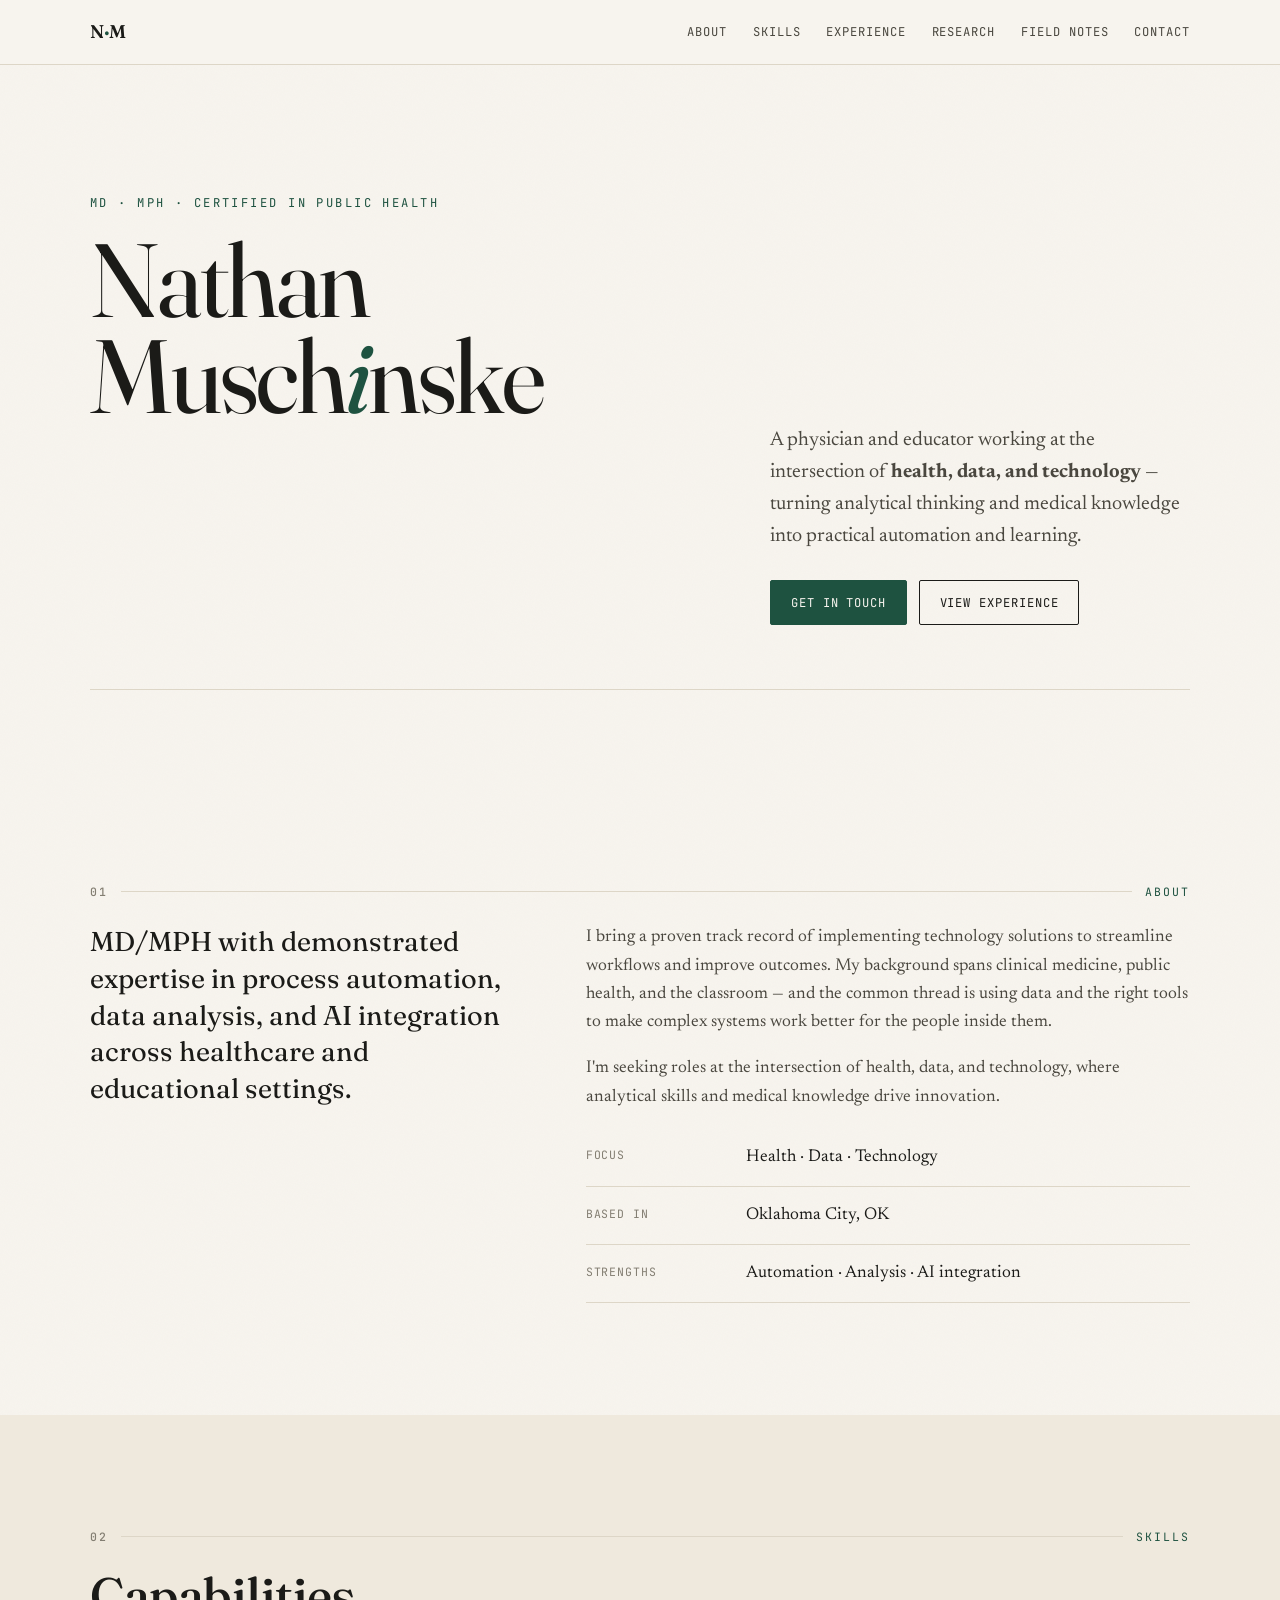
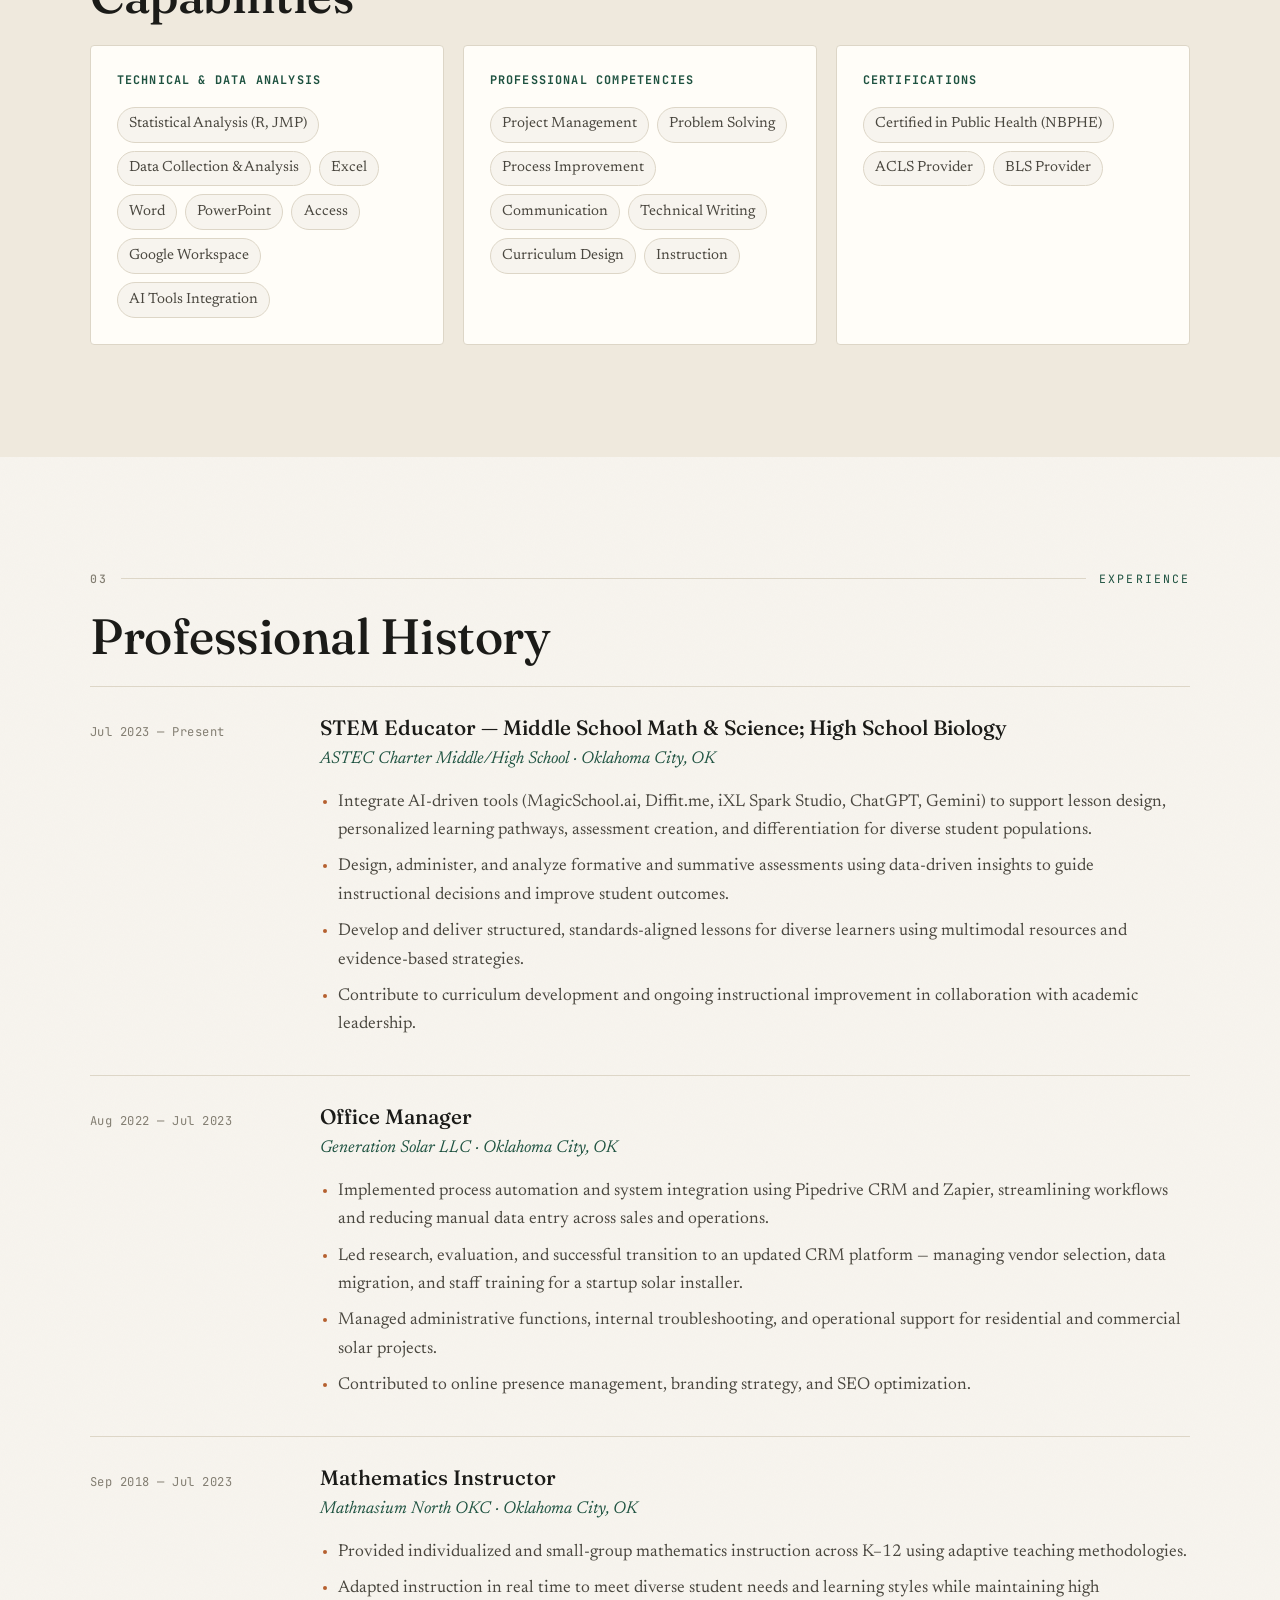
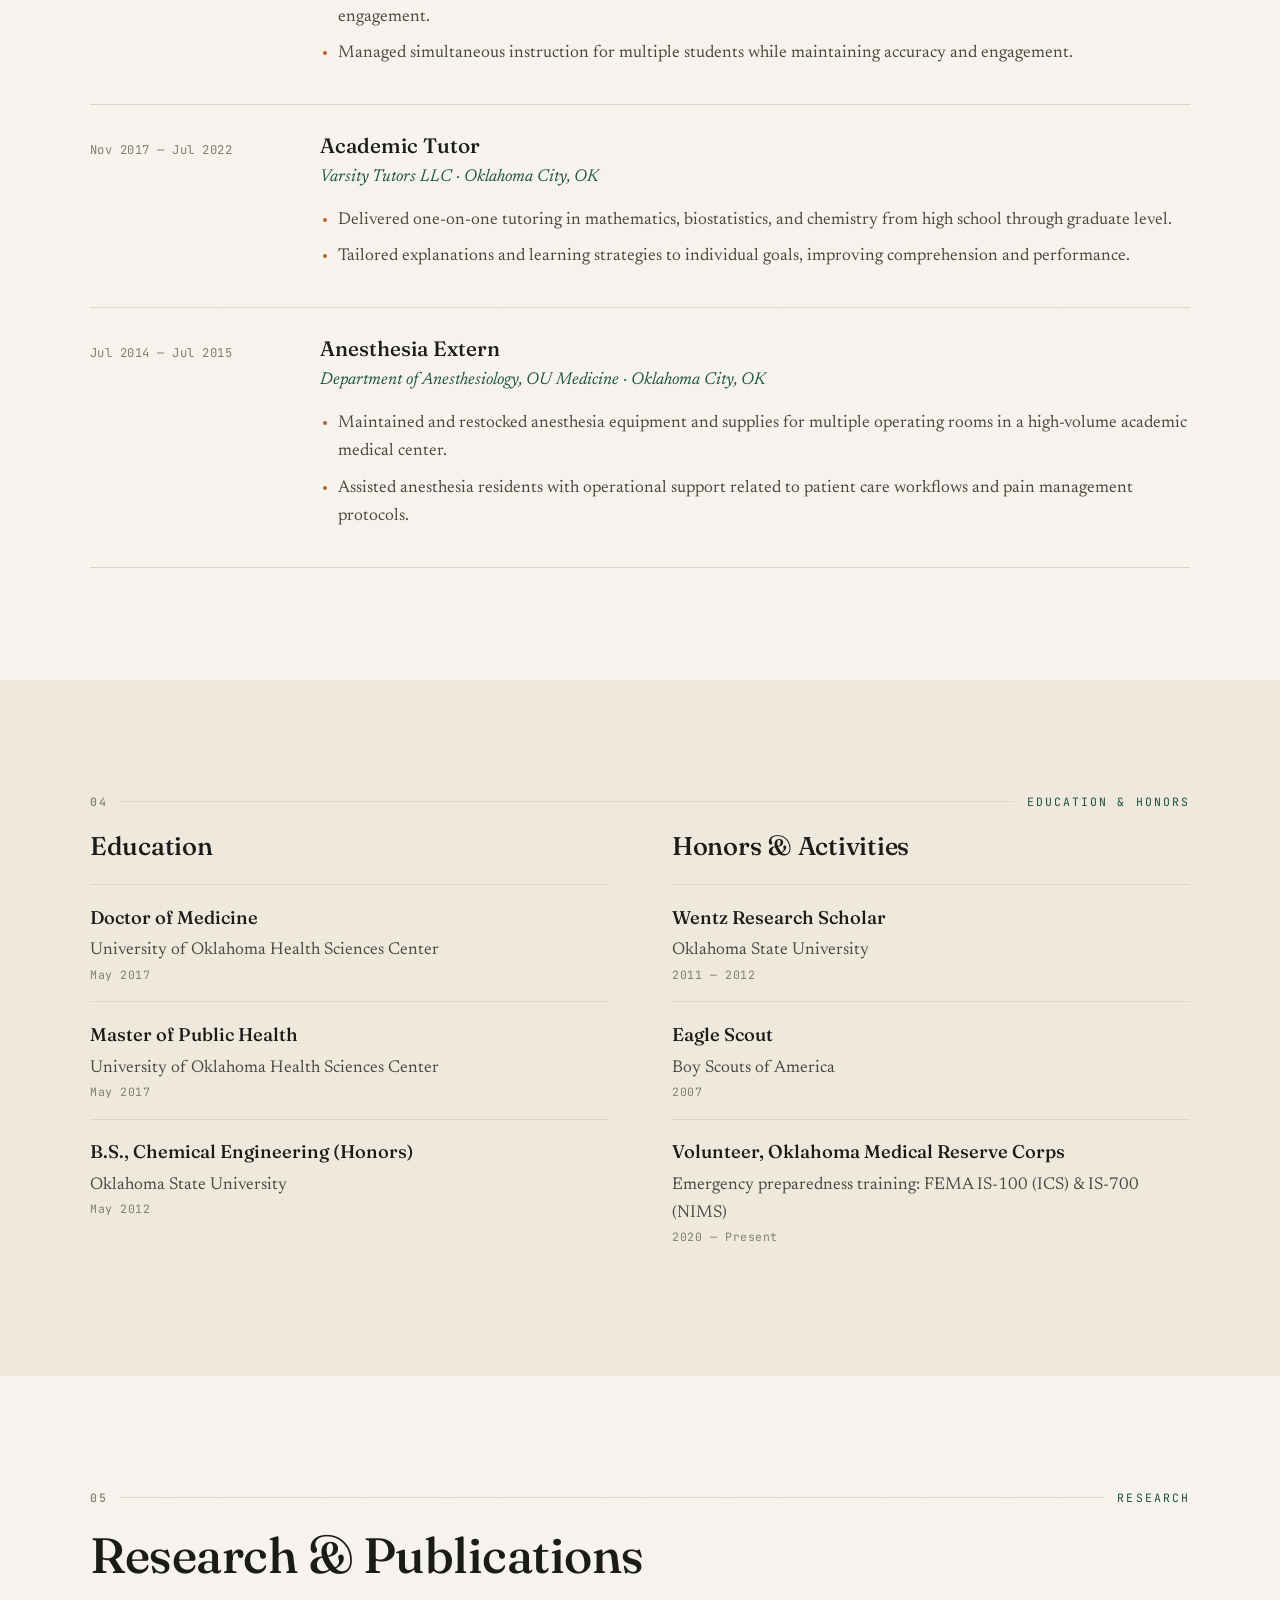
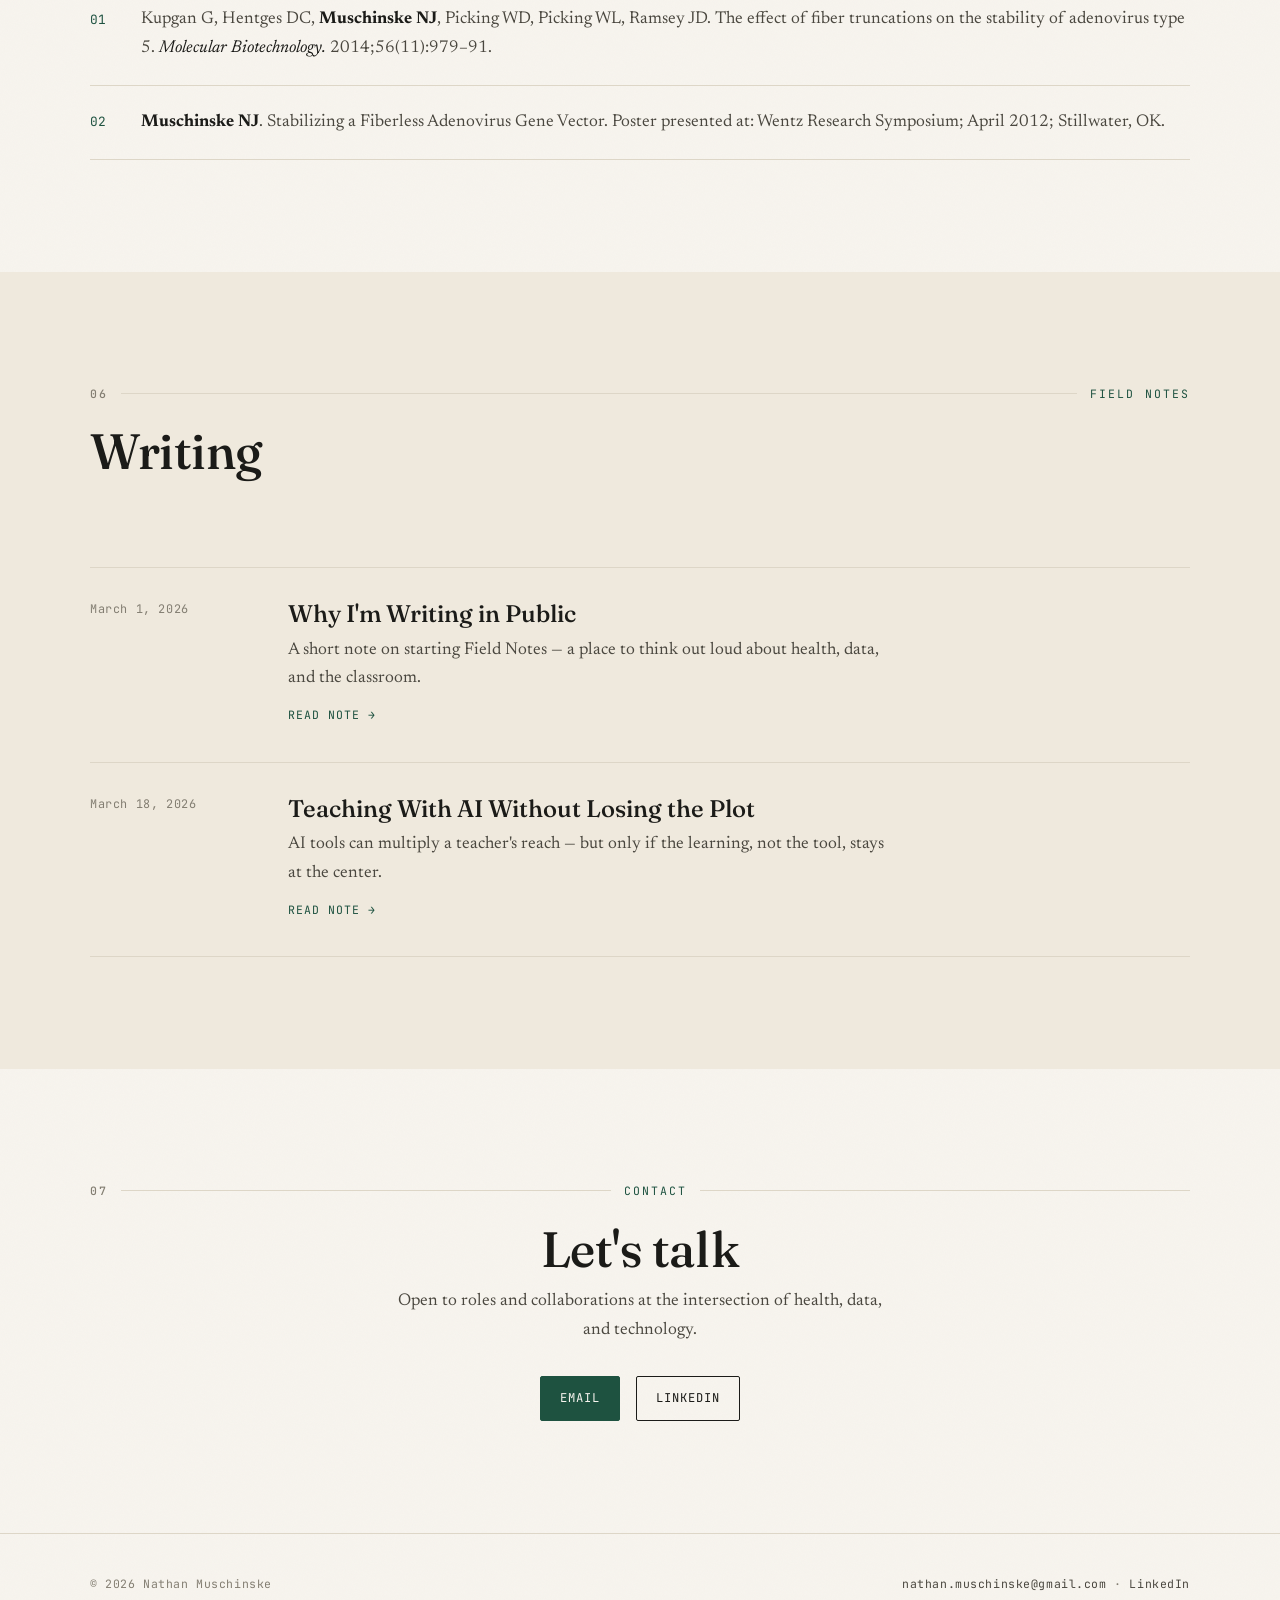
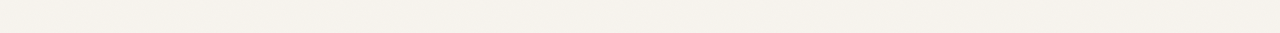
==== index.html @ 35026b80 "Update" ====
<!DOCTYPE html>
<html lang="en">
<head>
  <meta charset="UTF-8" />
  <meta name="viewport" content="width=device-width, initial-scale=1.0" />
  <title>Nathan Muschinske, MD, MPH — Health · Data · Technology</title>
  <meta name="description" content="Nathan Muschinske, MD, MPH — physician and STEM educator working at the intersection of health, data, and technology. Expertise in process automation, data analysis, and AI integration." />

  <!-- Open Graph / social preview -->
  <meta property="og:title" content="Nathan Muschinske, MD, MPH" />
  <meta property="og:description" content="Working at the intersection of health, data, and technology." />
  <meta property="og:type" content="website" />
  <meta property="og:url" content="https://nathanmuschinske.com" />

  <!-- Fonts -->
  <link rel="preconnect" href="https://fonts.googleapis.com" />
  <link rel="preconnect" href="https://fonts.gstatic.com" crossorigin />
  <link href="https://fonts.googleapis.com/css2?family=Fraunces:ital,opsz,wght@0,9..144,400..600;1,9..144,400..500&family=Newsreader:ital,opsz,wght@0,6..72,400..600;1,6..72,400&family=JetBrains+Mono:wght@400;500&display=swap" rel="stylesheet" />

  <link rel="stylesheet" href="assets/css/styles.css" />
</head>
<body>

  <!-- ===================== NAV ===================== -->
  <header class="nav">
    <div class="nav__inner">
      <a href="#top" class="nav__brand">N<b>·</b>M</a>
      <button class="nav__toggle" aria-expanded="false" aria-controls="navlinks">Menu</button>
      <ul class="nav__links" id="navlinks">
        <li><a href="#about">About</a></li>
        <li><a href="#skills">Skills</a></li>
        <li><a href="#experience">Experience</a></li>
        <li><a href="#research">Research</a></li>
        <li><a href="#blog">Field Notes</a></li>
        <li><a href="#contact">Contact</a></li>
      </ul>
    </div>
  </header>

  <!-- ===================== MAIN SITE ===================== -->
  <main id="site-main">

    <!-- HERO -->
    <section class="hero" id="top">
      <div class="wrap">
        <p class="hero__credential" data-load="1">MD · MPH · Certified in Public Health</p>
        <h1 class="hero__name" data-load="2">Nathan<br>Musch<em>i</em>nske</h1>
        <div class="hero__grid">
          <div></div>
          <div>
            <p class="hero__lede" data-load="3">A physician and educator working at the intersection of <strong>health, data, and technology</strong> — turning analytical thinking and medical knowledge into practical automation and learning.</p>
            <div class="hero__cta" data-load="4">
              <a class="btn btn--solid" href="#contact">Get in touch</a>
              <a class="btn btn--ghost" href="#experience">View experience</a>
            </div>
          </div>
        </div>
        <div class="hero__rule"></div>
      </div>
    </section>

    <!-- ABOUT -->
    <section class="section" id="about">
      <div class="wrap">
        <p class="eyebrow" data-num="01"><span></span>About</p>
        <div class="about__grid reveal">
          <p class="about__lead">MD/MPH with demonstrated expertise in process automation, data analysis, and AI integration across healthcare and educational settings.</p>
          <div class="about__body">
            <p>I bring a proven track record of implementing technology solutions to streamline workflows and improve outcomes. My background spans clinical medicine, public health, and the classroom — and the common thread is using data and the right tools to make complex systems work better for the people inside them.</p>
            <p>I'm seeking roles at the intersection of health, data, and technology, where analytical skills and medical knowledge drive innovation.</p>
            <ul class="facts">
              <li><span class="k">Focus</span><span>Health · Data · Technology</span></li>
              <li><span class="k">Based in</span><span>Oklahoma City, OK</span></li>
              <li><span class="k">Strengths</span><span>Automation · Analysis · AI integration</span></li>
            </ul>
          </div>
        </div>
      </div>
    </section>

    <!-- SKILLS -->
    <section class="section section--alt" id="skills">
      <div class="wrap">
        <p class="eyebrow" data-num="02"><span></span>Skills</p>
        <h2 class="section-title reveal">Capabilities</h2>
        <div class="skills__grid">
          <div class="skill-card reveal">
            <h3>Technical &amp; Data Analysis</h3>
            <div class="tags">
              <span class="tag">Statistical Analysis (R, JMP)</span>
              <span class="tag">Data Collection &amp; Analysis</span>
              <span class="tag">Excel</span>
              <span class="tag">Word</span>
              <span class="tag">PowerPoint</span>
              <span class="tag">Access</span>
              <span class="tag">Google Workspace</span>
              <span class="tag">AI Tools Integration</span>
            </div>
          </div>
          <div class="skill-card reveal">
            <h3>Professional Competencies</h3>
            <div class="tags">
              <span class="tag">Project Management</span>
              <span class="tag">Problem Solving</span>
              <span class="tag">Process Improvement</span>
              <span class="tag">Communication</span>
              <span class="tag">Technical Writing</span>
              <span class="tag">Curriculum Design</span>
              <span class="tag">Instruction</span>
            </div>
          </div>
          <div class="skill-card reveal">
            <h3>Certifications</h3>
            <div class="tags">
              <span class="tag">Certified in Public Health (NBPHE)</span>
              <span class="tag">ACLS Provider</span>
              <span class="tag">BLS Provider</span>
            </div>
          </div>
        </div>
      </div>
    </section>

    <!-- EXPERIENCE -->
    <section class="section" id="experience">
      <div class="wrap">
        <p class="eyebrow" data-num="03"><span></span>Experience</p>
        <h2 class="section-title reveal">Professional History</h2>
        <div class="xp">

          <article class="xp__item reveal">
            <div class="xp__when">Jul 2023 — Present</div>
            <div>
              <h3 class="xp__role">STEM Educator — Middle School Math &amp; Science; High School Biology</h3>
              <p class="xp__org">ASTEC Charter Middle/High School · Oklahoma City, OK</p>
              <ul class="xp__points">
                <li>Integrate AI-driven tools (MagicSchool.ai, Diffit.me, iXL Spark Studio, ChatGPT, Gemini) to support lesson design, personalized learning pathways, assessment creation, and differentiation for diverse student populations.</li>
                <li>Design, administer, and analyze formative and summative assessments using data-driven insights to guide instructional decisions and improve student outcomes.</li>
                <li>Develop and deliver structured, standards-aligned lessons for diverse learners using multimodal resources and evidence-based strategies.</li>
                <li>Contribute to curriculum development and ongoing instructional improvement in collaboration with academic leadership.</li>
              </ul>
            </div>
          </article>

          <article class="xp__item reveal">
            <div class="xp__when">Aug 2022 — Jul 2023</div>
            <div>
              <h3 class="xp__role">Office Manager</h3>
              <p class="xp__org">Generation Solar LLC · Oklahoma City, OK</p>
              <ul class="xp__points">
                <li>Implemented process automation and system integration using Pipedrive CRM and Zapier, streamlining workflows and reducing manual data entry across sales and operations.</li>
                <li>Led research, evaluation, and successful transition to an updated CRM platform — managing vendor selection, data migration, and staff training for a startup solar installer.</li>
                <li>Managed administrative functions, internal troubleshooting, and operational support for residential and commercial solar projects.</li>
                <li>Contributed to online presence management, branding strategy, and SEO optimization.</li>
              </ul>
            </div>
          </article>

          <article class="xp__item reveal">
            <div class="xp__when">Sep 2018 — Jul 2023</div>
            <div>
              <h3 class="xp__role">Mathematics Instructor</h3>
              <p class="xp__org">Mathnasium North OKC · Oklahoma City, OK</p>
              <ul class="xp__points">
                <li>Provided individualized and small-group mathematics instruction across K–12 using adaptive teaching methodologies.</li>
                <li>Adapted instruction in real time to meet diverse student needs and learning styles while maintaining high engagement.</li>
                <li>Managed simultaneous instruction for multiple students while maintaining accuracy and engagement.</li>
              </ul>
            </div>
          </article>

          <article class="xp__item reveal">
            <div class="xp__when">Nov 2017 — Jul 2022</div>
            <div>
              <h3 class="xp__role">Academic Tutor</h3>
              <p class="xp__org">Varsity Tutors LLC · Oklahoma City, OK</p>
              <ul class="xp__points">
                <li>Delivered one-on-one tutoring in mathematics, biostatistics, and chemistry from high school through graduate level.</li>
                <li>Tailored explanations and learning strategies to individual goals, improving comprehension and performance.</li>
              </ul>
            </div>
          </article>

          <article class="xp__item reveal">
            <div class="xp__when">Jul 2014 — Jul 2015</div>
            <div>
              <h3 class="xp__role">Anesthesia Extern</h3>
              <p class="xp__org">Department of Anesthesiology, OU Medicine · Oklahoma City, OK</p>
              <ul class="xp__points">
                <li>Maintained and restocked anesthesia equipment and supplies for multiple operating rooms in a high-volume academic medical center.</li>
                <li>Assisted anesthesia residents with operational support related to patient care workflows and pain management protocols.</li>
              </ul>
            </div>
          </article>

        </div>
      </div>
    </section>

    <!-- EDUCATION + AWARDS -->
    <section class="section section--alt" id="education">
      <div class="wrap">
        <p class="eyebrow" data-num="04"><span></span>Education &amp; Honors</p>
        <div class="split">
          <div class="reveal">
            <h2 class="section-title" style="font-size:1.6rem;">Education</h2>
            <div class="edu-item">
              <h3>Doctor of Medicine</h3>
              <p>University of Oklahoma Health Sciences Center</p>
              <p class="yr">May 2017</p>
            </div>
            <div class="edu-item">
              <h3>Master of Public Health</h3>
              <p>University of Oklahoma Health Sciences Center</p>
              <p class="yr">May 2017</p>
            </div>
            <div class="edu-item">
              <h3>B.S., Chemical Engineering (Honors)</h3>
              <p>Oklahoma State University</p>
              <p class="yr">May 2012</p>
            </div>
          </div>
          <div class="reveal">
            <h2 class="section-title" style="font-size:1.6rem;">Honors &amp; Activities</h2>
            <div class="edu-item">
              <h3>Wentz Research Scholar</h3>
              <p>Oklahoma State University</p>
              <p class="yr">2011 — 2012</p>
            </div>
            <div class="edu-item">
              <h3>Eagle Scout</h3>
              <p>Boy Scouts of America</p>
              <p class="yr">2007</p>
            </div>
            <div class="edu-item">
              <h3>Volunteer, Oklahoma Medical Reserve Corps</h3>
              <p>Emergency preparedness training: FEMA IS-100 (ICS) &amp; IS-700 (NIMS)</p>
              <p class="yr">2020 — Present</p>
            </div>
          </div>
        </div>
      </div>
    </section>

    <!-- RESEARCH -->
    <section class="section" id="research">
      <div class="wrap">
        <p class="eyebrow" data-num="05"><span></span>Research</p>
        <h2 class="section-title reveal">Research &amp; Publications</h2>
        <div class="cites">
          <div class="cite reveal">
            <p>Kupgan G, Hentges DC, <b>Muschinske NJ</b>, Picking WD, Picking WL, Ramsey JD. The effect of fiber truncations on the stability of adenovirus type 5. <em>Molecular Biotechnology.</em> 2014;56(11):979–91.</p>
          </div>
          <div class="cite reveal">
            <p><b>Muschinske NJ</b>. Stabilizing a Fiberless Adenovirus Gene Vector. Poster presented at: Wentz Research Symposium; April 2012; Stillwater, OK.</p>
          </div>
        </div>
      </div>
    </section>

    <!-- BLOG / FIELD NOTES -->
    <section class="section section--alt" id="blog">
      <div class="wrap">
        <p class="eyebrow" data-num="06"><span></span>Field Notes</p>
        <h2 class="section-title reveal">Writing</h2>
        <p class="about__lead reveal" style="max-width:60ch; font-size:1.2rem; margin-bottom:2.5rem;">Notes on health, data, education, and the tools in between.</p>
        <div class="notes" id="notes-list">
          <!-- Post cards injected by app.js -->
        </div>
      </div>
    </section>

    <!-- CONTACT -->
    <section class="section contact" id="contact">
      <div class="wrap">
        <p class="eyebrow" data-num="07" style="justify-content:center;"><span></span>Contact<span></span></p>
        <h2 class="section-title reveal">Let's talk</h2>
        <p class="contact__sub reveal">Open to roles and collaborations at the intersection of health, data, and technology.</p>
        <div class="contact__links reveal">
          <a class="btn btn--solid" href="mailto:nathan.muschinske@gmail.com">Email</a>
          <a class="btn btn--ghost" href="https://www.linkedin.com/in/nmuschinske" target="_blank" rel="noopener">LinkedIn</a>
          <!-- <a class="btn btn--ghost" href="tel:+1[405]659/9942">405.659.9942</a> -->
        </div>
      </div>
    </section>

  </main>

  <!-- ===================== POST READER ===================== -->
  <article id="reader">
    <div class="wrap reader__head">
      <a href="#blog" class="reader__back" data-back>&larr; Back to Field Notes</a>
      <p class="reader__meta" id="reader-meta"></p>
      <h1 class="reader__title" id="reader-title"></h1>
    </div>
    <div class="wrap prose" id="reader-body"></div>
  </article>

  <!-- ===================== FOOTER ===================== -->
  <footer class="footer">
    <div class="wrap footer__inner">
      <p>© <span id="year"></span> Nathan Muschinske</p>
      <p><a href="mailto:nathan.muschinske@gmail.com">nathan.muschinske@gmail.com</a> · <a href="https://www.linkedin.com/in/nmuschinske" target="_blank" rel="noopener">LinkedIn</a></p>
    </div>
  </footer>

  <script src="assets/js/posts.js"></script>
  <script src="assets/js/app.js"></script>
</body>
</html>
---- assets/css/styles.css ----
/* =========================================================================
   Nathan Muschinske — Portfolio
   Aesthetic: editorial scientific journal. Warm paper, pine-green ink accent,
   Fraunces display serif + Newsreader reading serif + JetBrains Mono labels.
   To recolor the whole site, edit the variables in :root below.
   ========================================================================= */

:root {
  /* Color palette ------------------------------------------------------- */
  --paper:        #f7f4ee;   /* page background */
  --paper-deep:   #efe9dd;   /* alternating section background */
  --ink:          #1b1b18;   /* primary text */
  --ink-soft:     #4a473f;   /* secondary text */
  --muted:        #837e72;   /* captions, meta */
  --line:         #ddd6c7;   /* hairlines / borders */
  --accent:       #1e5240;   /* pine green — primary accent */
  --accent-deep:  #133b2d;   /* darker pine for hovers */
  --accent-2:     #b5602f;   /* clay — sparing secondary accent */
  --paper-card:   #fffdf8;   /* cards */

  /* Typography ---------------------------------------------------------- */
  --font-display: "Fraunces", Georgia, "Times New Roman", serif;
  --font-body:    "Newsreader", Georgia, serif;
  --font-mono:    "JetBrains Mono", ui-monospace, "SFMono-Regular", monospace;

  /* Layout -------------------------------------------------------------- */
  --maxw: 1100px;
  --measure: 68ch;            /* reading width for prose */
  --gutter: clamp(1.25rem, 4vw, 4rem);
}

/* Reset ------------------------------------------------------------------ */
*, *::before, *::after { box-sizing: border-box; }
html { scroll-behavior: smooth; -webkit-text-size-adjust: 100%; }
@media (prefers-reduced-motion: reduce) {
  html { scroll-behavior: auto; }
  *, *::before, *::after { animation-duration: .001ms !important; transition-duration: .001ms !important; }
}
body {
  margin: 0;
  background: var(--paper);
  color: var(--ink);
  font-family: var(--font-body);
  font-size: 1.075rem;
  line-height: 1.65;
  font-optical-sizing: auto;
  -webkit-font-smoothing: antialiased;
  text-rendering: optimizeLegibility;
  /* faint paper grain */
  background-image: url("data:image/svg+xml,%3Csvg xmlns='http://www.w3.org/2000/svg' width='140' height='140'%3E%3Cfilter id='n'%3E%3CfeTurbulence type='fractalNoise' baseFrequency='0.9' numOctaves='2' stitchTiles='stitch'/%3E%3C/filter%3E%3Crect width='100%25' height='100%25' filter='url(%23n)' opacity='0.025'/%3E%3C/svg%3E");
}
img { max-width: 100%; display: block; }
a { color: inherit; }

/* Layout helpers --------------------------------------------------------- */
.wrap { width: min(100% - 2rem, var(--maxw)); margin-inline: auto; }
.section { padding-block: clamp(3.5rem, 9vw, 7rem); }
.section--alt { background: var(--paper-deep); }
.section--alt + .section--alt { border-top: 1px solid var(--line); }

/* Eyebrow / section heading --------------------------------------------- */
.eyebrow {
  font-family: var(--font-mono);
  font-size: .72rem;
  letter-spacing: .18em;
  text-transform: uppercase;
  color: var(--accent);
  display: flex;
  align-items: center;
  gap: .8rem;
  margin: 0 0 1.4rem;
}
.eyebrow::before {
  content: attr(data-num);
  color: var(--muted);
  font-weight: 500;
}
.eyebrow span { height: 1px; flex: 1; background: var(--line); }

.section-title {
  font-family: var(--font-display);
  font-weight: 500;
  font-size: clamp(2rem, 5vw, 3.1rem);
  line-height: 1.05;
  letter-spacing: -0.01em;
  margin: 0 0 1.5rem;
}

/* =========================================================================
   Navigation
   ========================================================================= */
.nav {
  position: sticky; top: 0; z-index: 50;
  backdrop-filter: saturate(140%) blur(8px);
  -webkit-backdrop-filter: saturate(140%) blur(8px);
  background: color-mix(in srgb, var(--paper) 82%, transparent);
  border-bottom: 1px solid var(--line);
}
.nav__inner {
  width: min(100% - 2rem, var(--maxw));
  margin-inline: auto;
  display: flex; align-items: center; justify-content: space-between;
  height: 64px;
}
.nav__brand {
  font-family: var(--font-display);
  font-weight: 600;
  font-size: 1.15rem;
  letter-spacing: -0.01em;
  text-decoration: none;
}
.nav__brand b { color: var(--accent); }
.nav__links { display: flex; gap: 1.6rem; list-style: none; margin: 0; padding: 0; }
.nav__links a {
  font-family: var(--font-mono);
  font-size: .76rem;
  letter-spacing: .08em;
  text-transform: uppercase;
  text-decoration: none;
  color: var(--ink-soft);
  position: relative;
  padding-block: .3rem;
  transition: color .2s ease;
}
.nav__links a::after {
  content: ""; position: absolute; left: 0; bottom: 0; height: 1px; width: 0;
  background: var(--accent); transition: width .25s ease;
}
.nav__links a:hover { color: var(--ink); }
.nav__links a:hover::after { width: 100%; }
.nav__toggle { display: none; background: none; border: 0; cursor: pointer; font-family: var(--font-mono); font-size: .8rem; color: var(--ink); }

@media (max-width: 720px) {
  .nav__links {
    position: absolute; top: 64px; left: 0; right: 0;
    flex-direction: column; gap: 0;
    background: var(--paper); border-bottom: 1px solid var(--line);
    max-height: 0; overflow: hidden; transition: max-height .3s ease;
  }
  .nav__links.open { max-height: 380px; }
  .nav__links li { border-top: 1px solid var(--line); }
  .nav__links a { display: block; padding: 1rem; }
  .nav__toggle { display: block; }
}

/* =========================================================================
   Hero
   ========================================================================= */
.hero { position: relative; overflow: hidden; padding-block: clamp(3.5rem, 11vw, 8rem) clamp(2.5rem,7vw,5rem); }
.hero__grid {
  display: grid;
  grid-template-columns: 1.5fr 1fr;
  gap: clamp(1.5rem, 4vw, 3.5rem);
  align-items: end;
}
.hero__credential {
  font-family: var(--font-mono);
  font-size: .76rem; letter-spacing: .2em; text-transform: uppercase;
  color: var(--accent); margin: 0 0 1.2rem;
}
.hero__name {
  font-family: var(--font-display);
  font-weight: 400;
  font-size: clamp(3rem, 9vw, 6.5rem);
  line-height: 0.92;
  letter-spacing: -0.025em;
  margin: 0;
}
.hero__name em { font-style: italic; font-variation-settings: "SOFT" 40; color: var(--accent); }
.hero__role {
  font-family: var(--font-mono);
  font-size: clamp(.78rem, 1.6vw, .95rem);
  letter-spacing: .06em;
  color: var(--ink-soft);
  margin: 1.6rem 0 0;
}
.hero__lede {
  font-size: clamp(1.05rem, 1.6vw, 1.25rem);
  line-height: 1.6;
  color: var(--ink-soft);
  max-width: 46ch;
  margin: 0;
}
.hero__cta { display: flex; flex-wrap: wrap; gap: .8rem; margin-top: 1.8rem; }

.btn {
  font-family: var(--font-mono);
  font-size: .76rem; letter-spacing: .08em; text-transform: uppercase;
  text-decoration: none;
  padding: .7rem 1.2rem;
  border: 1px solid var(--ink);
  border-radius: 2px;
  transition: all .2s ease;
  display: inline-flex; align-items: center; gap: .5rem;
}
.btn--solid { background: var(--accent); color: var(--paper); border-color: var(--accent); }
.btn--solid:hover { background: var(--accent-deep); border-color: var(--accent-deep); }
.btn--ghost:hover { background: var(--ink); color: var(--paper); }

.hero__rule { margin-top: clamp(2.5rem, 6vw, 4rem); height: 1px; background: var(--line); }

@media (max-width: 820px) {
  .hero__grid { grid-template-columns: 1fr; align-items: start; }
}

/* =========================================================================
   About
   ========================================================================= */
.about__grid { display: grid; grid-template-columns: 1fr 1.4fr; gap: clamp(1.5rem, 5vw, 4rem); }
.about__lead { font-family: var(--font-display); font-weight: 400; font-size: clamp(1.3rem,2.4vw,1.7rem); line-height: 1.35; margin: 0; }
.about__body p { margin: 0 0 1.1rem; color: var(--ink-soft); }
.about__body p:last-child { margin-bottom: 0; }
.facts { list-style: none; margin: 2rem 0 0; padding: 0; display: grid; gap: .9rem; }
.facts li { display: grid; grid-template-columns: 9rem 1fr; gap: 1rem; padding-bottom: .9rem; border-bottom: 1px solid var(--line); }
.facts dt, .facts .k { font-family: var(--font-mono); font-size: .72rem; letter-spacing: .08em; text-transform: uppercase; color: var(--muted); padding-top: .15rem; }
@media (max-width: 820px) { .about__grid { grid-template-columns: 1fr; } }

/* =========================================================================
   Skills
   ========================================================================= */
.skills__grid { display: grid; grid-template-columns: repeat(auto-fit, minmax(240px, 1fr)); gap: 1.2rem; }
.skill-card {
  background: var(--paper-card);
  border: 1px solid var(--line);
  border-radius: 4px;
  padding: 1.6rem;
  transition: transform .25s ease, box-shadow .25s ease;
}
.skill-card:hover { transform: translateY(-3px); box-shadow: 0 14px 30px -18px rgba(30,82,64,.4); }
.skill-card h3 { font-family: var(--font-mono); font-size: .74rem; letter-spacing: .1em; text-transform: uppercase; color: var(--accent); margin: 0 0 1rem; }
.tags { display: flex; flex-wrap: wrap; gap: .5rem; }
.tag {
  font-family: var(--font-body);
  font-size: .92rem;
  padding: .3rem .7rem;
  border: 1px solid var(--line);
  border-radius: 999px;
  background: var(--paper);
  color: var(--ink-soft);
}

/* =========================================================================
   Experience (editorial CV list)
   ========================================================================= */
.xp { display: grid; gap: 0; }
.xp__item {
  display: grid;
  grid-template-columns: 12rem 1fr;
  gap: clamp(1rem, 3vw, 2.5rem);
  padding-block: 1.8rem;
  border-top: 1px solid var(--line);
}
.xp__item:last-child { border-bottom: 1px solid var(--line); }
.xp__when { font-family: var(--font-mono); font-size: .76rem; letter-spacing: .04em; color: var(--muted); padding-top: .35rem; }
.xp__role { font-family: var(--font-display); font-weight: 500; font-size: 1.3rem; line-height: 1.2; margin: 0 0 .25rem; }
.xp__org { color: var(--accent); font-style: italic; margin: 0 0 .9rem; }
.xp__points { margin: 0; padding-left: 1.1rem; color: var(--ink-soft); }
.xp__points li { margin-bottom: .5rem; }
.xp__points li::marker { color: var(--accent-2); }
@media (max-width: 720px) { .xp__item { grid-template-columns: 1fr; gap: .4rem; } .xp__when { padding-top: 0; } }

/* =========================================================================
   Education + Certifications (two columns)
   ========================================================================= */
.split { display: grid; grid-template-columns: 1fr 1fr; gap: clamp(1.5rem, 5vw, 4rem); }
.edu-item { padding-block: 1.1rem; border-top: 1px solid var(--line); }
.edu-item:first-child { border-top: 0; padding-top: 0; }
.edu-item h3 { font-family: var(--font-display); font-weight: 500; font-size: 1.15rem; margin: 0 0 .2rem; }
.edu-item p { margin: 0; color: var(--ink-soft); }
.edu-item .yr { font-family: var(--font-mono); font-size: .72rem; color: var(--muted); letter-spacing: .05em; }
@media (max-width: 720px) { .split { grid-template-columns: 1fr; } }

/* =========================================================================
   Research & Publications
   ========================================================================= */
.cites { display: grid; gap: 1.4rem; counter-reset: cite; }
.cite {
  display: grid; grid-template-columns: 2.2rem 1fr; gap: 1rem;
  padding-bottom: 1.4rem; border-bottom: 1px solid var(--line);
}
.cite::before {
  counter-increment: cite; content: counter(cite, decimal-leading-zero);
  font-family: var(--font-mono); font-size: .8rem; color: var(--accent); padding-top: .2rem;
}
.cite p { margin: 0; color: var(--ink-soft); }
.cite b { color: var(--ink); }
.cite em { color: var(--ink); }

/* =========================================================================
   Blog / Field Notes
   ========================================================================= */
.notes { display: grid; gap: 0; }
.note-card {
  display: grid; grid-template-columns: 10rem 1fr; gap: clamp(1rem,3vw,2.5rem);
  padding-block: 2rem; border-top: 1px solid var(--line);
  text-decoration: none; color: inherit; transition: background .2s ease;
}
.note-card:last-child { border-bottom: 1px solid var(--line); }
.note-card:hover { background: color-mix(in srgb, var(--accent) 5%, transparent); }
.note-card__meta { font-family: var(--font-mono); font-size: .74rem; letter-spacing: .05em; color: var(--muted); }
.note-card__title { font-family: var(--font-display); font-weight: 500; font-size: 1.5rem; line-height: 1.15; margin: 0 0 .5rem; transition: color .2s ease; }
.note-card:hover .note-card__title { color: var(--accent); }
.note-card__sum { margin: 0; color: var(--ink-soft); max-width: 60ch; }
.note-card__more { font-family: var(--font-mono); font-size: .72rem; letter-spacing: .08em; text-transform: uppercase; color: var(--accent); margin-top: .8rem; display: inline-block; }
@media (max-width: 720px) { .note-card { grid-template-columns: 1fr; gap: .5rem; } }

/* =========================================================================
   Post reader view
   ========================================================================= */
#reader { display: none; }
body.reading #site-main { display: none; }
body.reading #reader { display: block; }

.reader__head { padding-block: clamp(2.5rem,7vw,5rem) 1rem; }
.reader__back {
  font-family: var(--font-mono); font-size: .74rem; letter-spacing: .08em; text-transform: uppercase;
  color: var(--accent); text-decoration: none; display: inline-flex; align-items: center; gap: .4rem; margin-bottom: 2rem;
}
.reader__back:hover { color: var(--accent-deep); }
.reader__meta { font-family: var(--font-mono); font-size: .76rem; letter-spacing: .05em; color: var(--muted); margin-bottom: .8rem; }
.reader__title { font-family: var(--font-display); font-weight: 500; font-size: clamp(2rem,5vw,3.2rem); line-height: 1.08; letter-spacing: -0.015em; margin: 0; }

.prose { max-width: var(--measure); margin-inline: auto; padding-bottom: clamp(3rem,8vw,6rem); font-size: 1.15rem; }
.prose > * { margin: 0 0 1.3rem; }
.prose h2 { font-family: var(--font-display); font-weight: 500; font-size: 1.7rem; margin: 2.4rem 0 1rem; line-height: 1.2; }
.prose h3 { font-family: var(--font-display); font-weight: 500; font-size: 1.3rem; margin: 2rem 0 .8rem; }
.prose a { color: var(--accent); text-underline-offset: 3px; }
.prose blockquote {
  margin: 1.6rem 0; padding: .6rem 0 .6rem 1.4rem;
  border-left: 3px solid var(--accent-2); color: var(--ink-soft); font-style: italic;
}
.prose code {
  font-family: var(--font-mono); font-size: .88em;
  background: var(--paper-deep); padding: .15em .4em; border-radius: 3px;
}
.prose pre {
  background: var(--ink); color: #f3efe6; padding: 1.2rem 1.4rem; border-radius: 6px;
  overflow-x: auto; font-size: .9rem; line-height: 1.55;
}
.prose pre code { background: none; padding: 0; color: inherit; }
.prose ul, .prose ol { padding-left: 1.4rem; }
.prose li { margin-bottom: .5rem; }
.prose li::marker { color: var(--accent-2); }
.prose hr { border: 0; border-top: 1px solid var(--line); margin: 2.5rem 0; }
.prose img { border-radius: 6px; margin-block: 1.6rem; }

/* =========================================================================
   Contact / Footer
   ========================================================================= */
.contact { text-align: center; }
.contact .section-title { margin-bottom: .8rem; }
.contact__sub { color: var(--ink-soft); max-width: 50ch; margin: 0 auto 2rem; }
.contact__links { display: flex; flex-wrap: wrap; gap: 1rem; justify-content: center; }

.footer { border-top: 1px solid var(--line); padding-block: 2.5rem; }
.footer__inner { display: flex; flex-wrap: wrap; gap: 1rem; justify-content: space-between; align-items: center; }
.footer p { margin: 0; font-family: var(--font-mono); font-size: .72rem; letter-spacing: .05em; color: var(--muted); }
.footer a { color: var(--ink-soft); text-decoration: none; }
.footer a:hover { color: var(--accent); }

/* =========================================================================
   Scroll reveal
   ========================================================================= */
.reveal { opacity: 0; transform: translateY(18px); transition: opacity .7s cubic-bezier(.2,.6,.2,1), transform .7s cubic-bezier(.2,.6,.2,1); }
.reveal.is-visible { opacity: 1; transform: none; }
@media (prefers-reduced-motion: reduce) { .reveal { opacity: 1; transform: none; } }

/* Hero load animation */
.hero [data-load] { opacity: 0; transform: translateY(14px); animation: rise .9s cubic-bezier(.2,.6,.2,1) forwards; }
.hero [data-load="1"] { animation-delay: .05s; }
.hero [data-load="2"] { animation-delay: .18s; }
.hero [data-load="3"] { animation-delay: .31s; }
.hero [data-load="4"] { animation-delay: .44s; }
@keyframes rise { to { opacity: 1; transform: none; } }
@media (prefers-reduced-motion: reduce) { .hero [data-load] { opacity: 1; transform: none; animation: none; } }
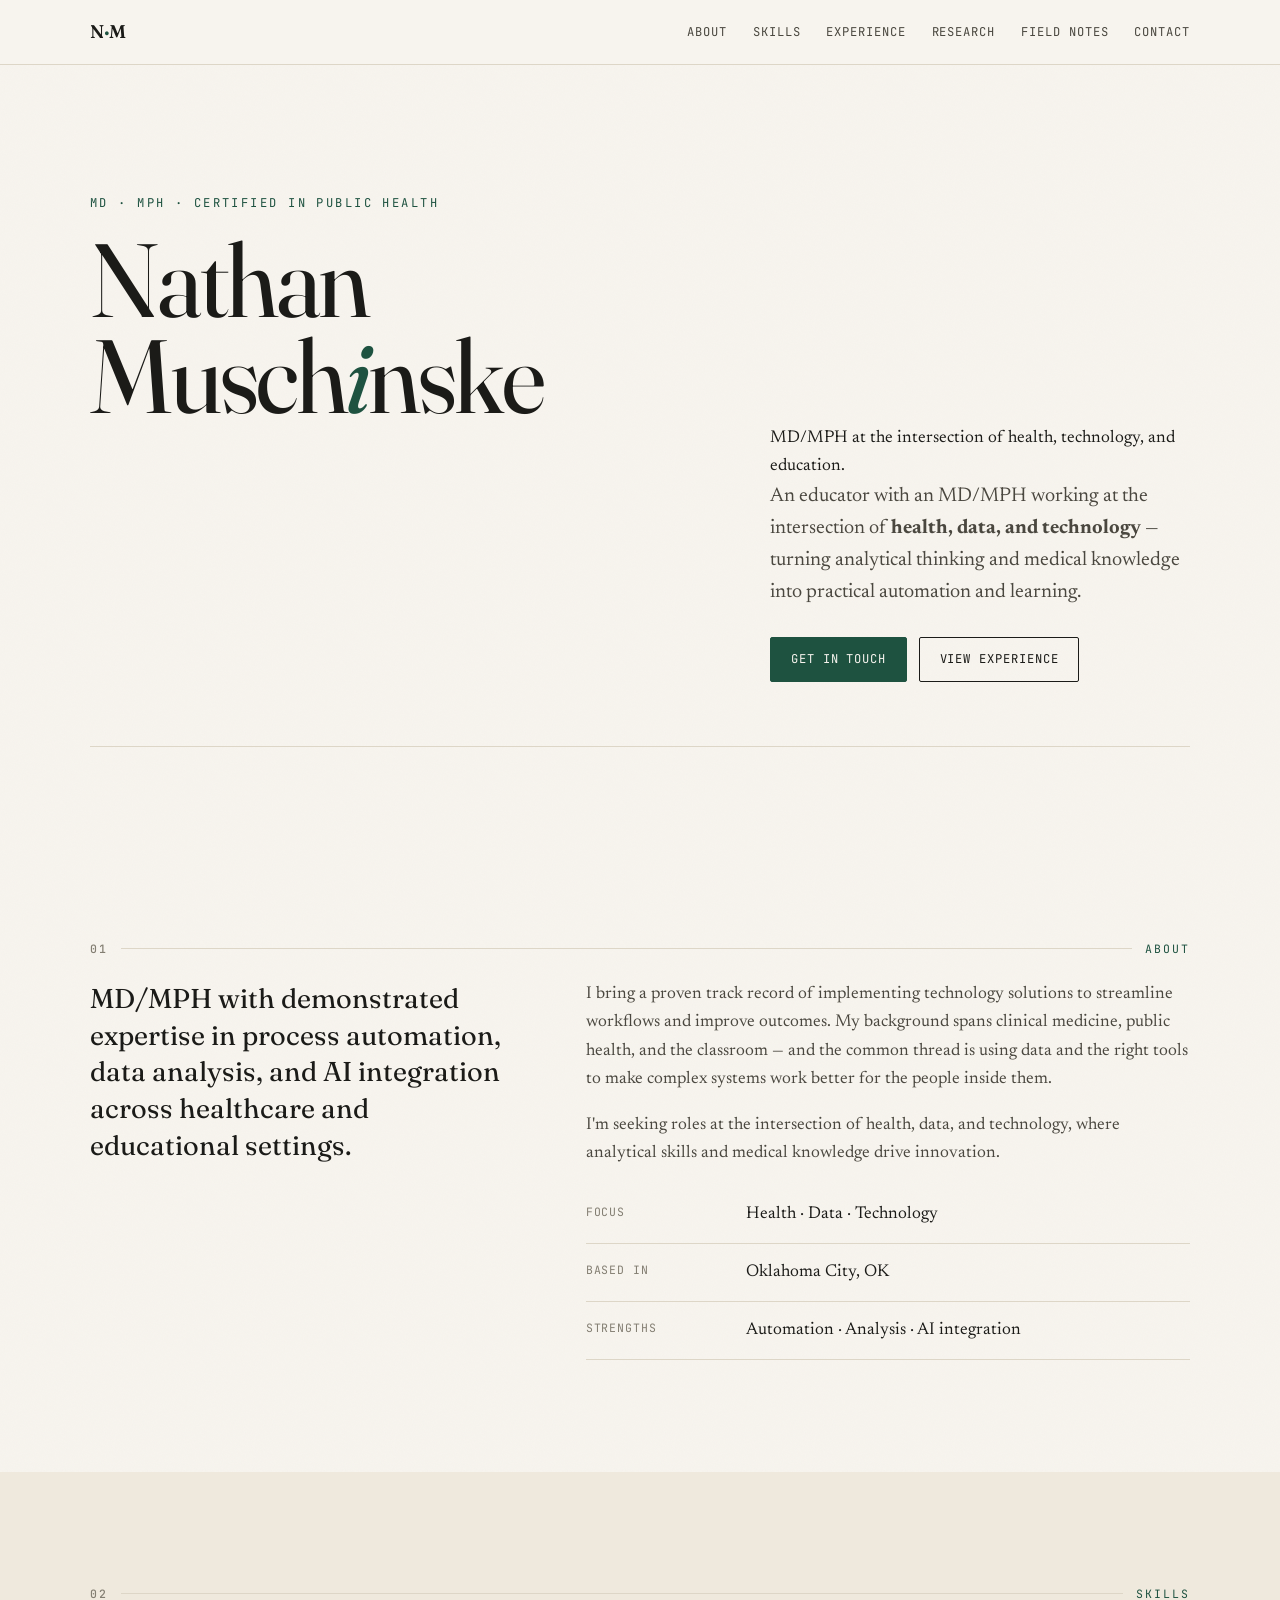
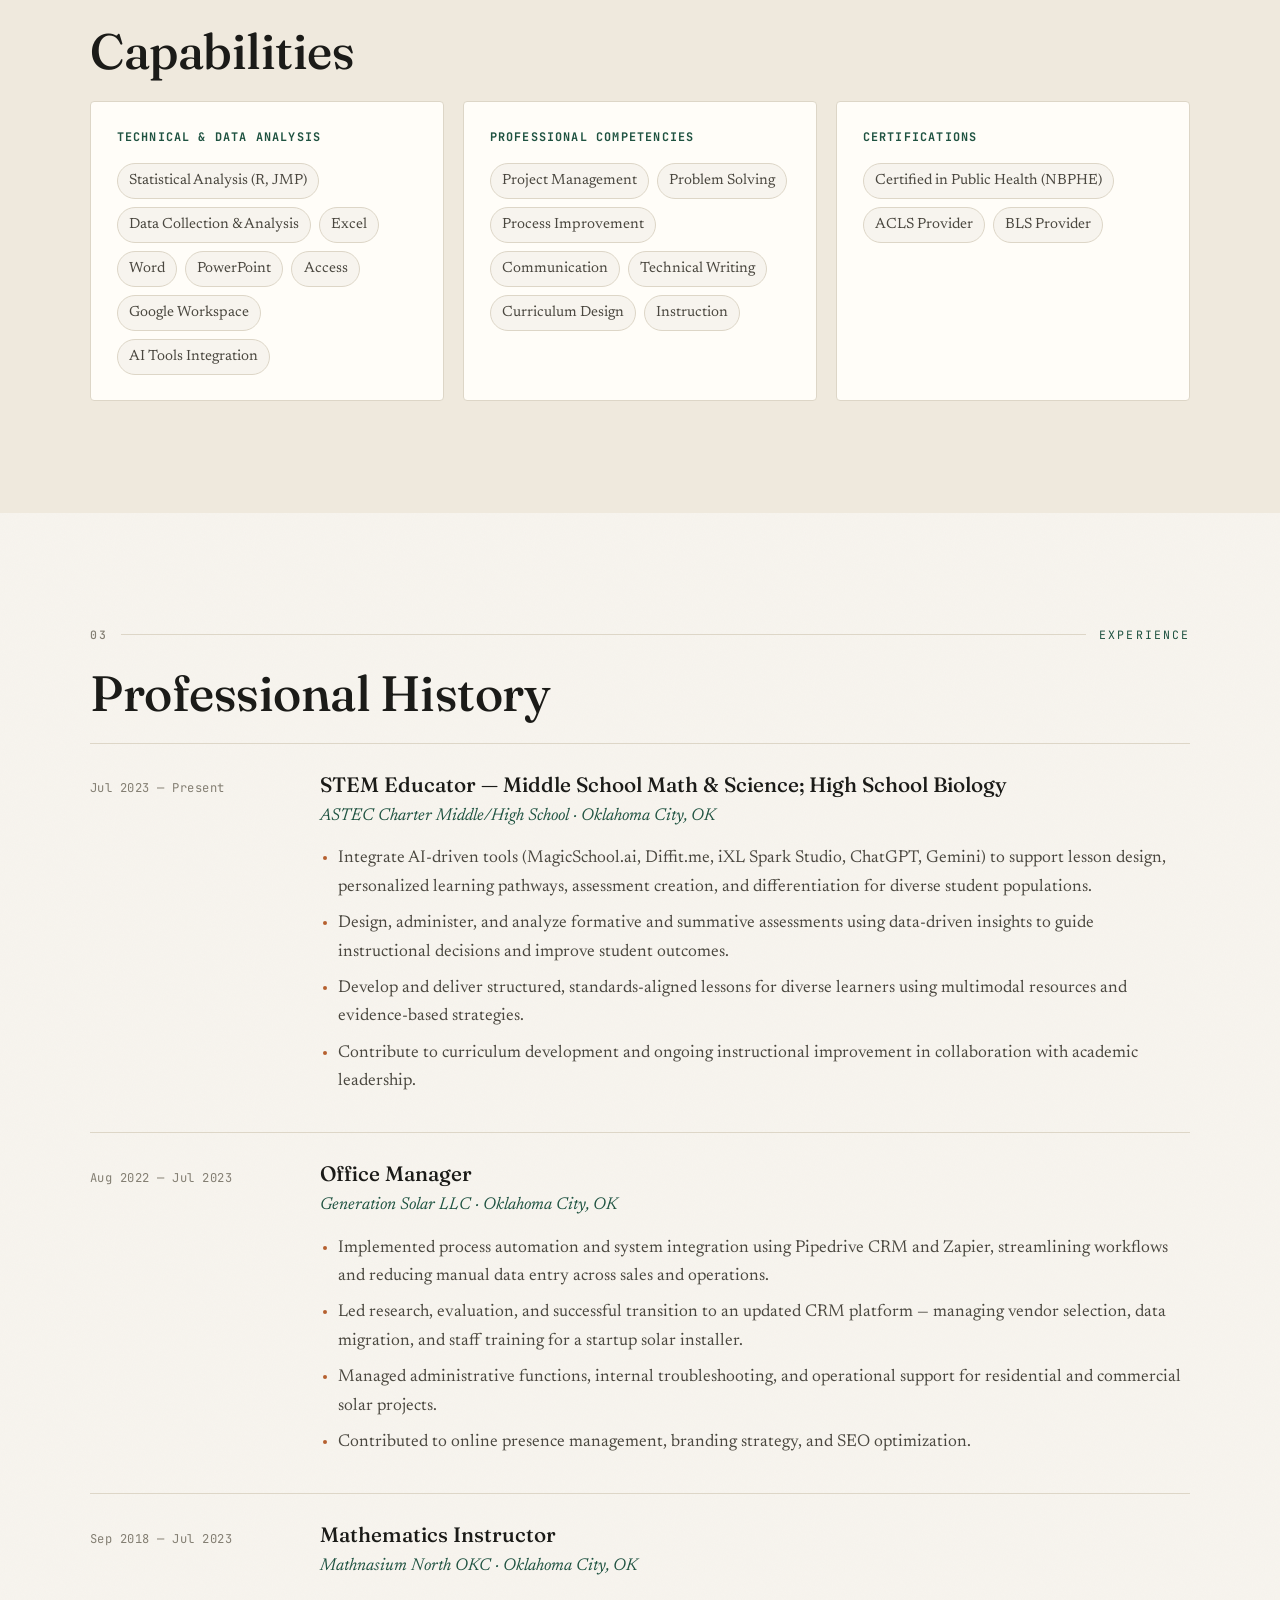
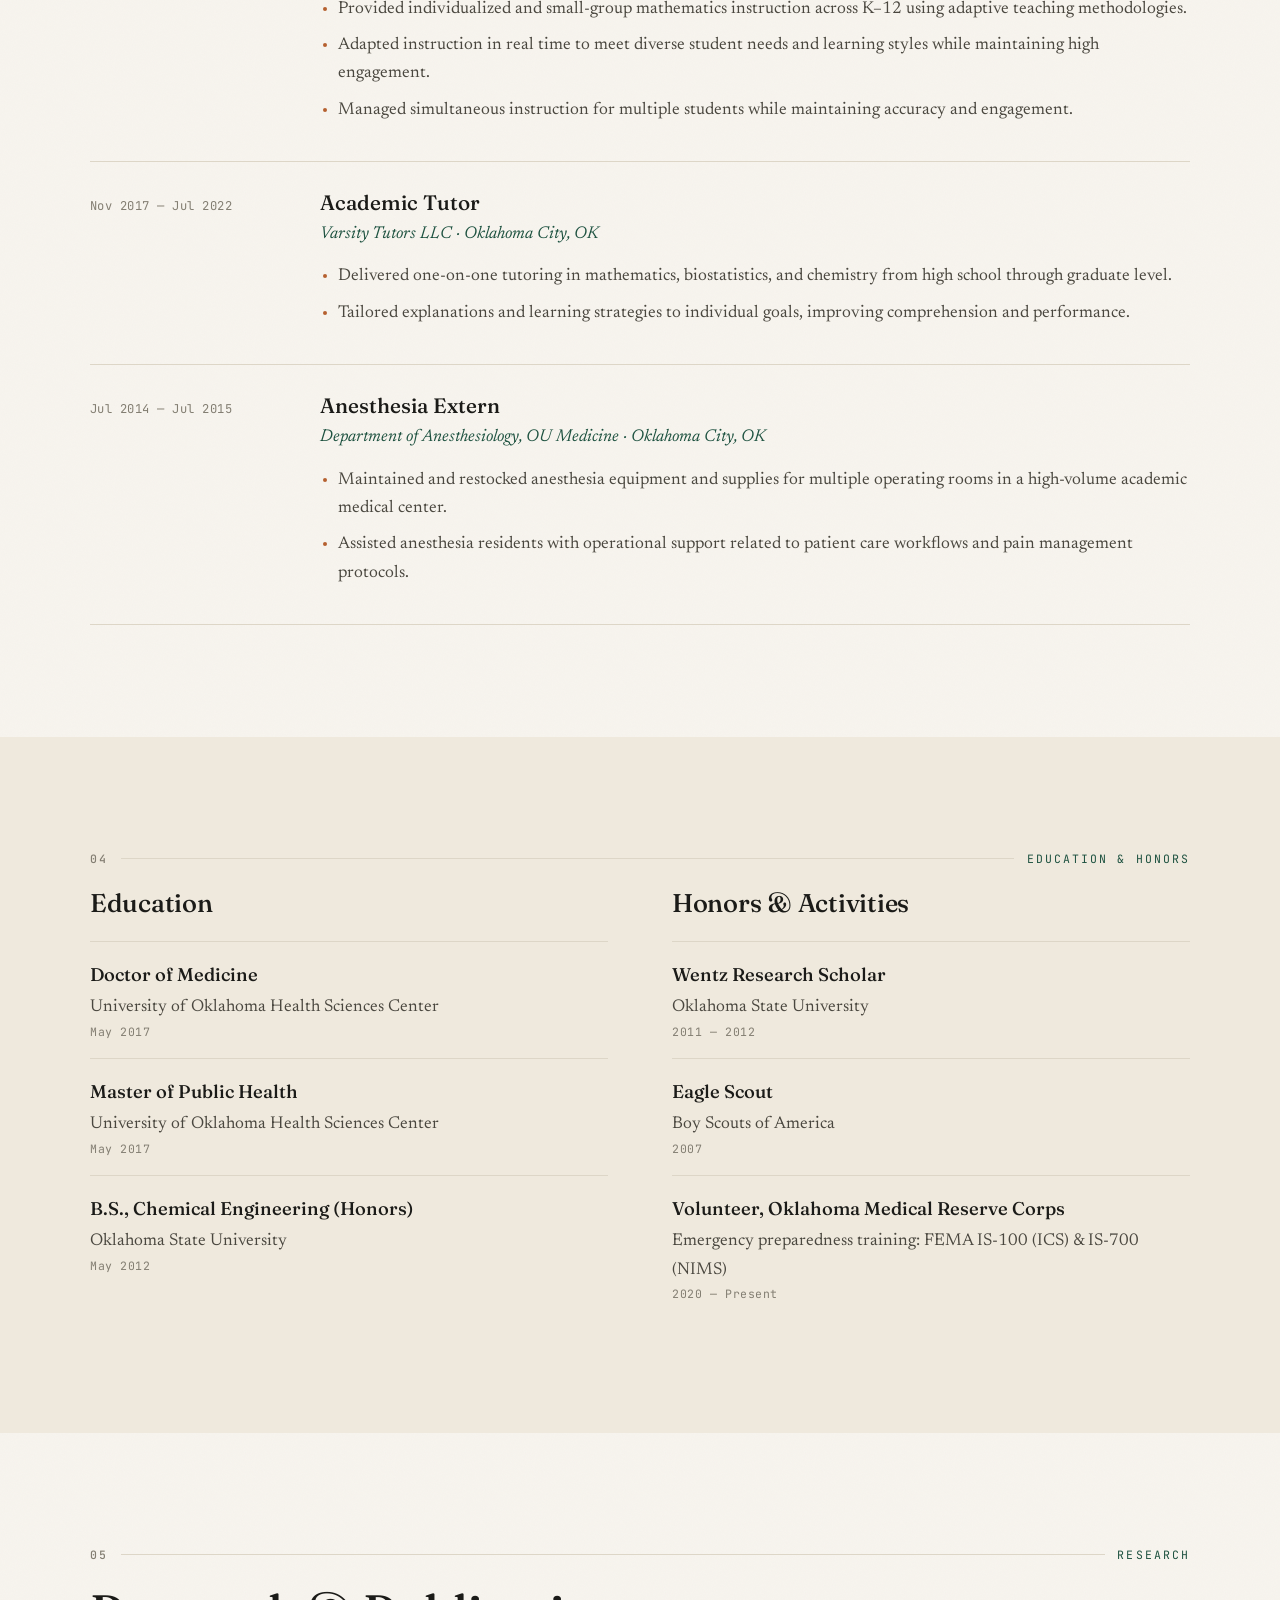
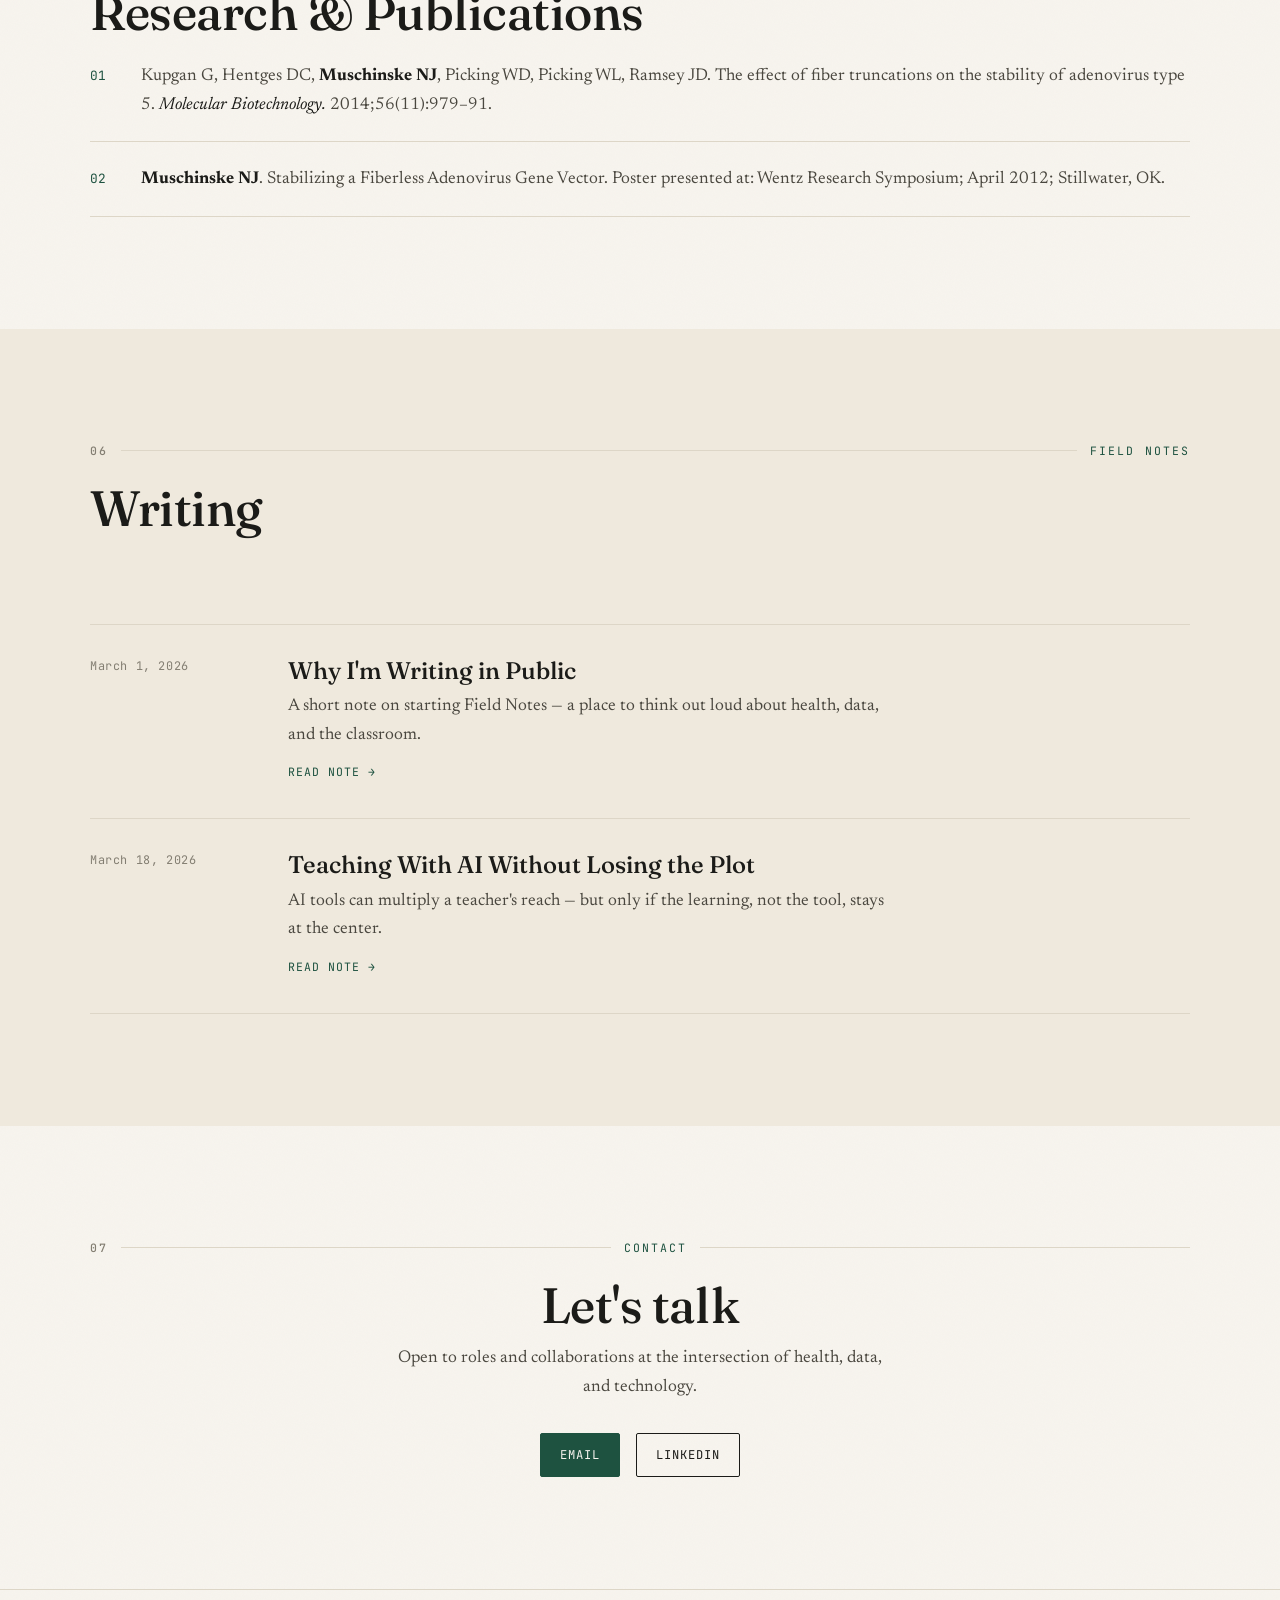
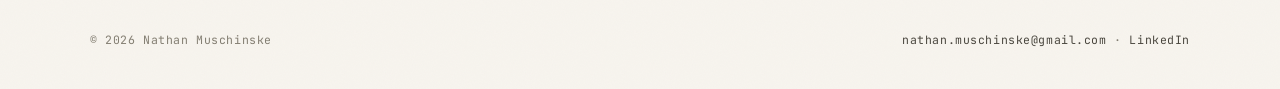
==== commit ae2ae0ee: "Improve descriptions" ====
--- a/index.html
+++ b/index.html
@@ -4,7 +4,7 @@
   <meta charset="UTF-8" />
   <meta name="viewport" content="width=device-width, initial-scale=1.0" />
   <title>Nathan Muschinske, MD, MPH — Health · Data · Technology</title>
-  <meta name="description" content="Nathan Muschinske, MD, MPH — physician and STEM educator working at the intersection of health, data, and technology. Expertise in process automation, data analysis, and AI integration." />
+  <meta name="description" content="Nathan Muschinske, MD, MPH — doctor of medicine and STEM educator working at the intersection of health, data, and technology. Expertise in process automation, data analysis, and AI integration." />
 
   <!-- Open Graph / social preview -->
   <meta property="og:title" content="Nathan Muschinske, MD, MPH" />
@@ -47,8 +47,8 @@
         <h1 class="hero__name" data-load="2">Nathan<br>Musch<em>i</em>nske</h1>
         <div class="hero__grid">
           <div></div>
-          <div>
-            <p class="hero__lede" data-load="3">A physician and educator working at the intersection of <strong>health, data, and technology</strong> — turning analytical thinking and medical knowledge into practical automation and learning.</p>
+          <div>MD/MPH at the intersection of health, technology, and education.
+            <p class="hero__lede" data-load="3">An educator with an MD/MPH working at the intersection of <strong>health, data, and technology</strong> — turning analytical thinking and medical knowledge into practical automation and learning.</p>
             <div class="hero__cta" data-load="4">
               <a class="btn btn--solid" href="#contact">Get in touch</a>
               <a class="btn btn--ghost" href="#experience">View experience</a>
@@ -279,7 +279,7 @@
         <div class="contact__links reveal">
           <a class="btn btn--solid" href="mailto:nathan.muschinske@gmail.com">Email</a>
           <a class="btn btn--ghost" href="https://www.linkedin.com/in/nmuschinske" target="_blank" rel="noopener">LinkedIn</a>
-          <!-- <a class="btn btn--ghost" href="tel:+1[405]659/9942">405.659.9942</a> -->
+          <!-- <a class="btn btn--ghost" href="t31:+1[405]659/9942">405].659.9942</a> -->
         </div>
       </div>
     </section>
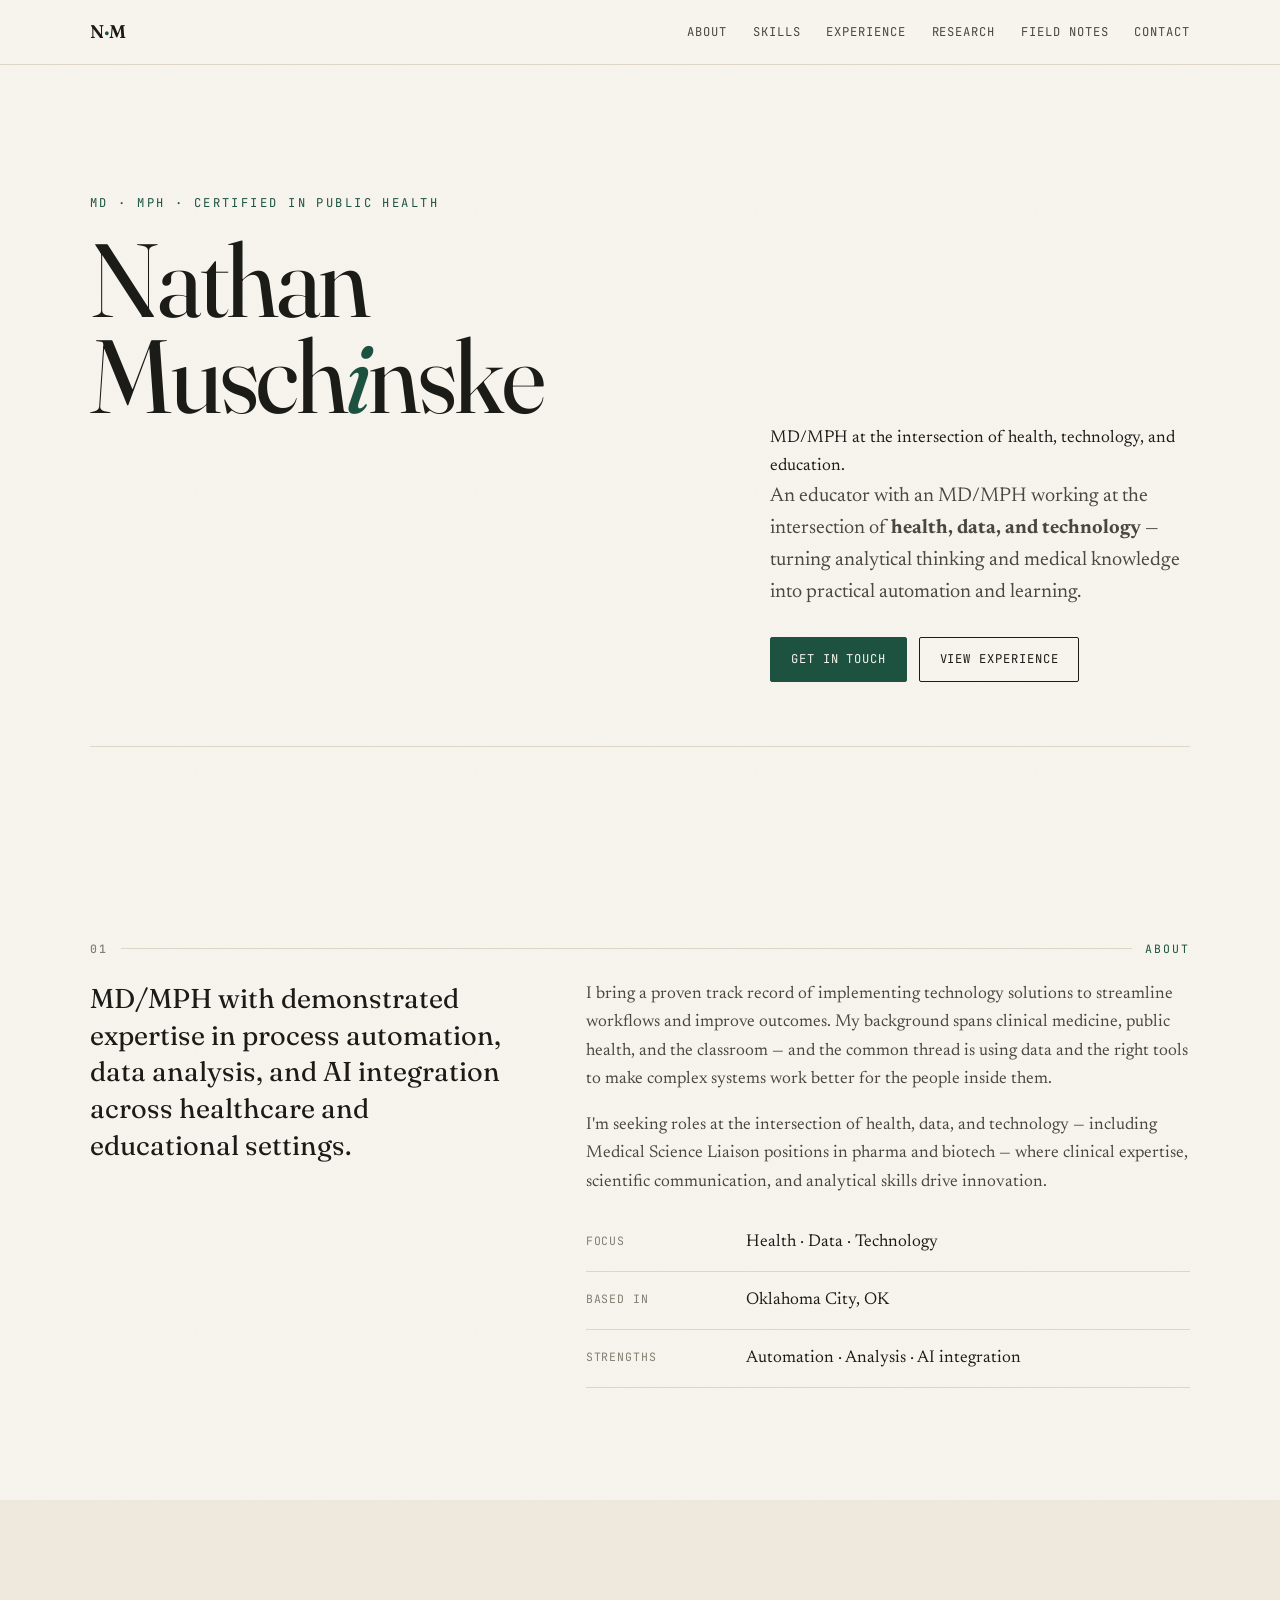
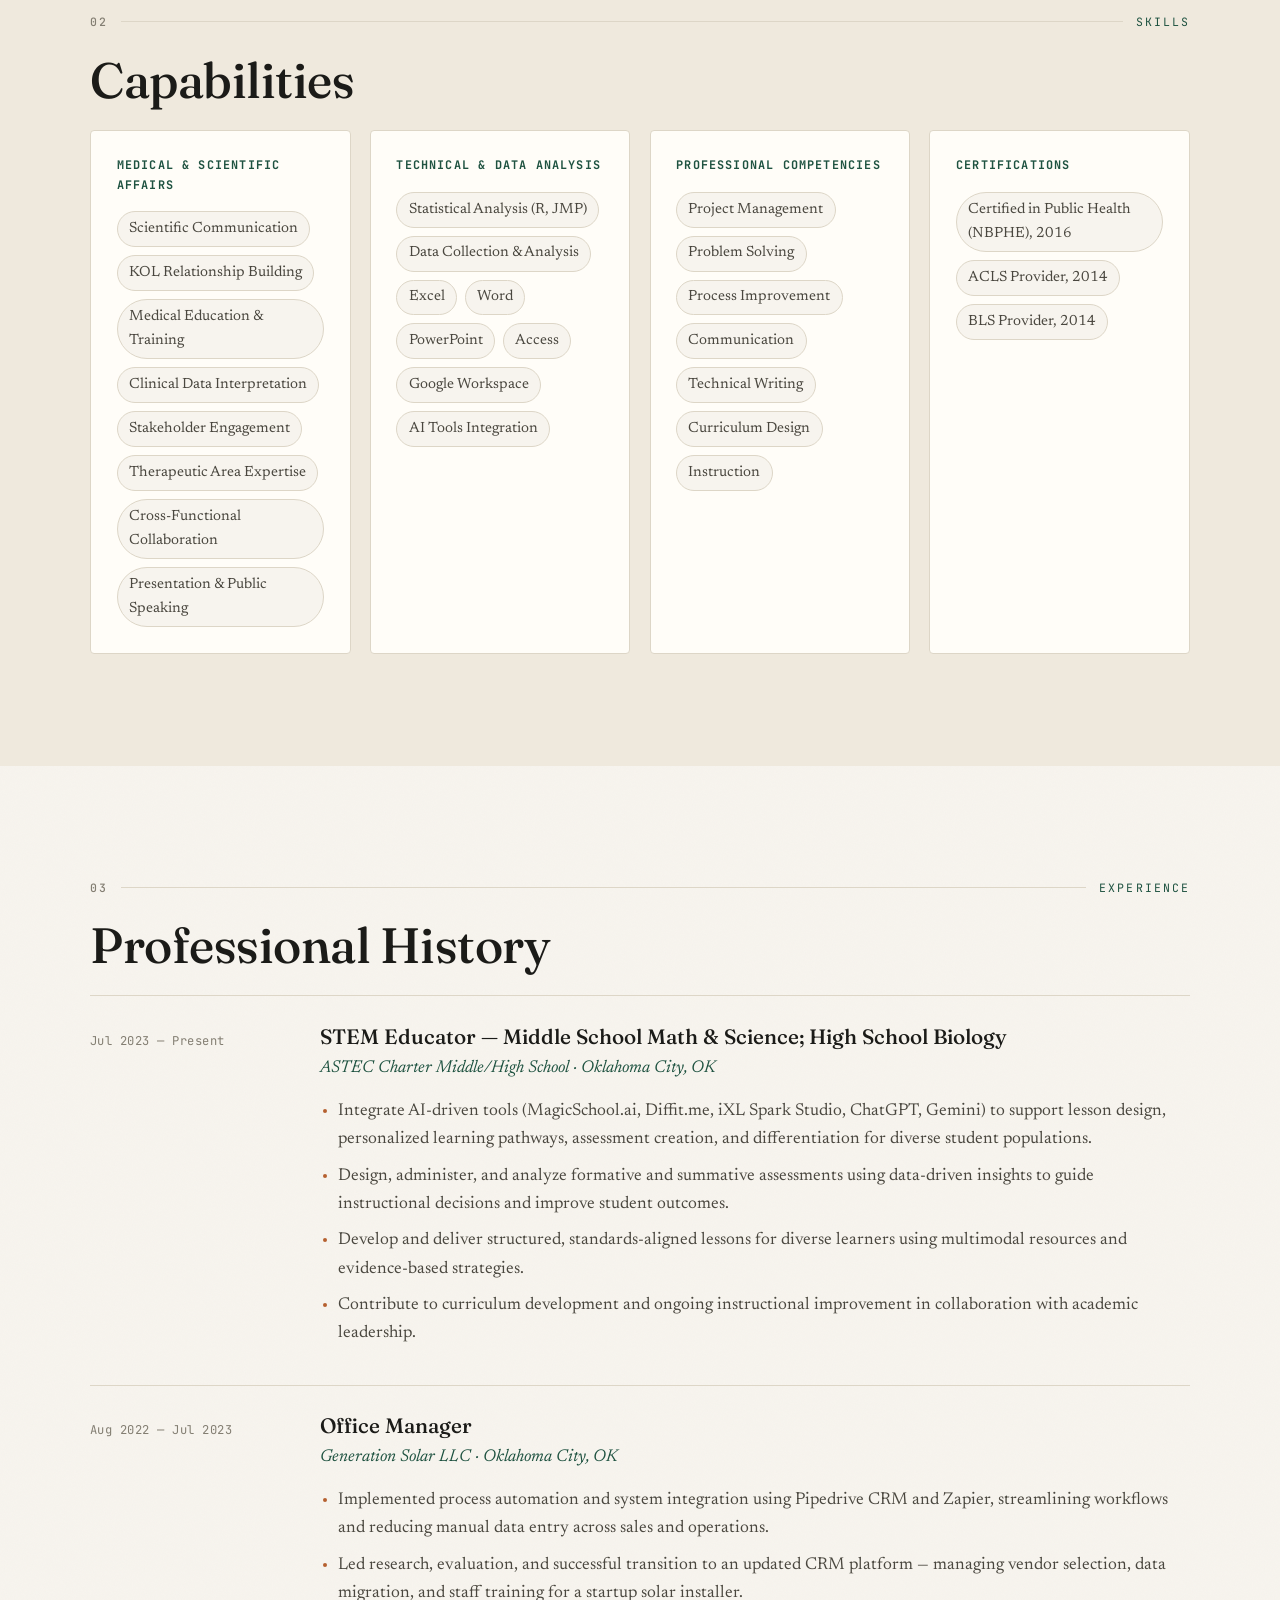
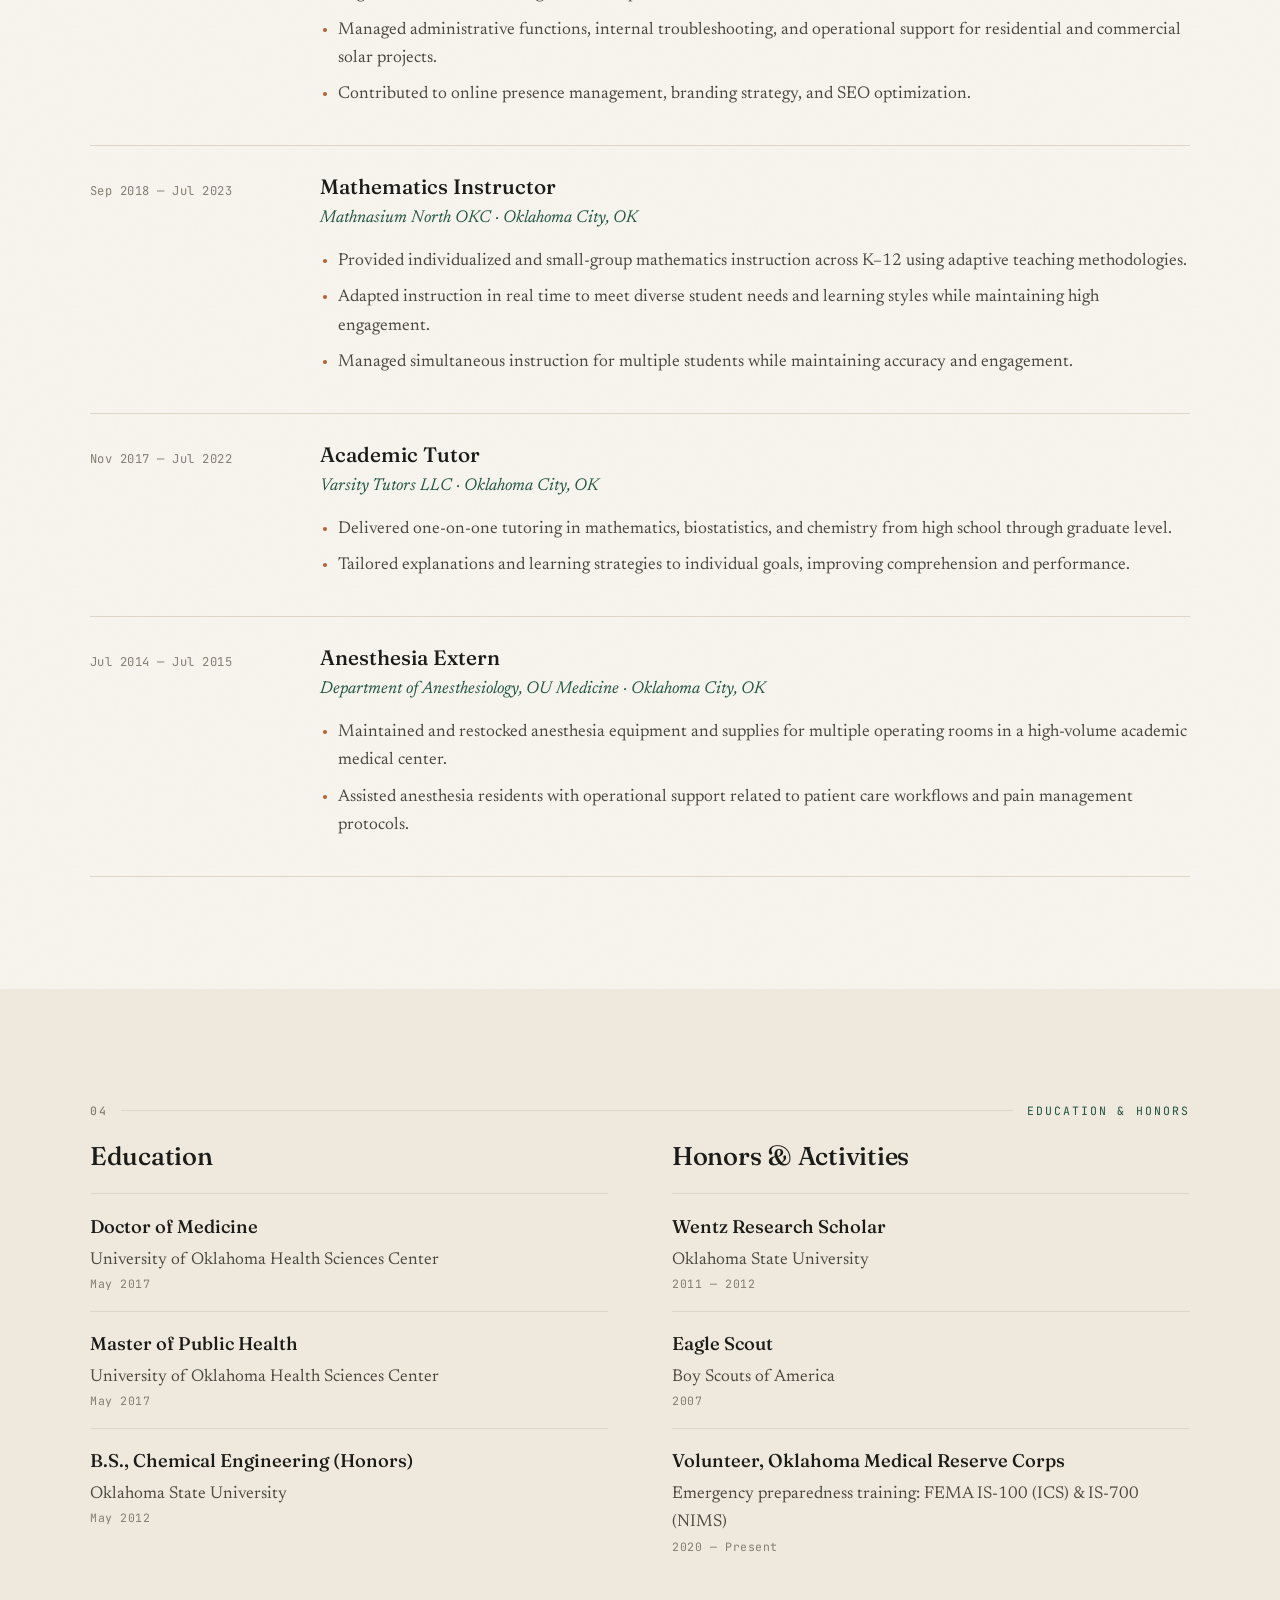
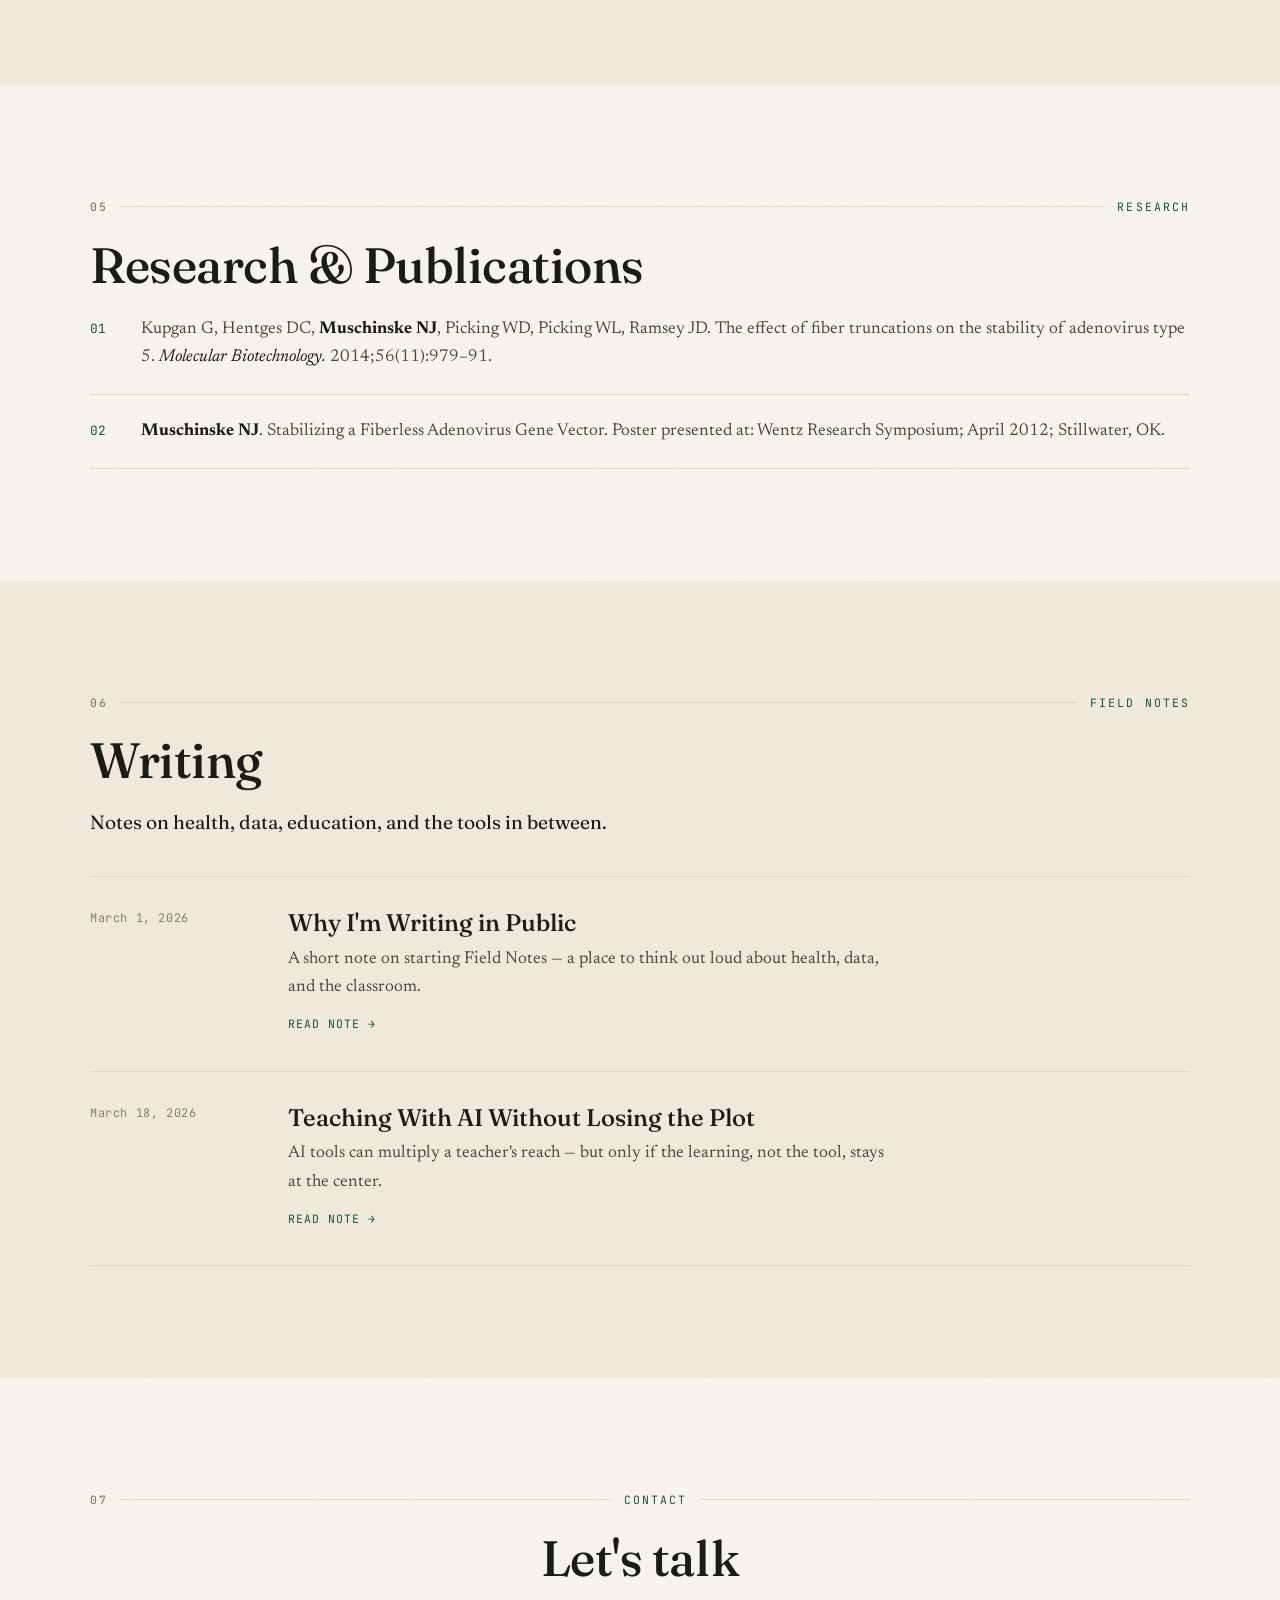
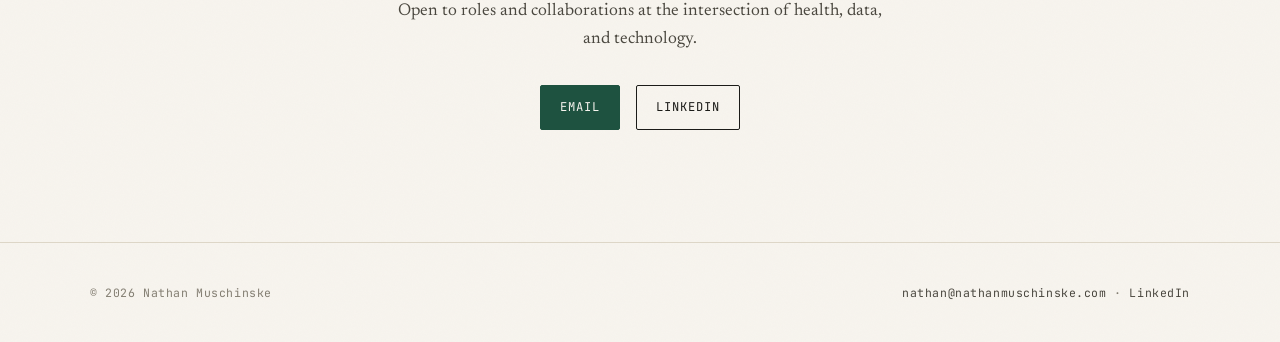
==== commit af8afc0c: "Update content with latest resume." ====
--- a/index.html
+++ b/index.html
@@ -17,6 +17,7 @@
   <link rel="preconnect" href="https://fonts.gstatic.com" crossorigin />
   <link href="https://fonts.googleapis.com/css2?family=Fraunces:ital,opsz,wght@0,9..144,400..600;1,9..144,400..500&family=Newsreader:ital,opsz,wght@0,6..72,400..600;1,6..72,400&family=JetBrains+Mono:wght@400;500&display=swap" rel="stylesheet" />
 
+  <link rel="icon" type="image/svg+xml" href="assets/favicon.svg" />
   <link rel="stylesheet" href="assets/css/styles.css" />
 </head>
 <body>
@@ -67,7 +68,7 @@
           <p class="about__lead">MD/MPH with demonstrated expertise in process automation, data analysis, and AI integration across healthcare and educational settings.</p>
           <div class="about__body">
             <p>I bring a proven track record of implementing technology solutions to streamline workflows and improve outcomes. My background spans clinical medicine, public health, and the classroom — and the common thread is using data and the right tools to make complex systems work better for the people inside them.</p>
-            <p>I'm seeking roles at the intersection of health, data, and technology, where analytical skills and medical knowledge drive innovation.</p>
+            <p>I'm seeking roles at the intersection of health, data, and technology — including Medical Science Liaison positions in pharma and biotech — where clinical expertise, scientific communication, and analytical skills drive innovation.</p>
             <ul class="facts">
               <li><span class="k">Focus</span><span>Health · Data · Technology</span></li>
               <li><span class="k">Based in</span><span>Oklahoma City, OK</span></li>
@@ -84,6 +85,19 @@
         <p class="eyebrow" data-num="02"><span></span>Skills</p>
         <h2 class="section-title reveal">Capabilities</h2>
         <div class="skills__grid">
+          <div class="skill-card reveal">
+            <h3>Medical &amp; Scientific Affairs</h3>
+            <div class="tags">
+              <span class="tag">Scientific Communication</span>
+              <span class="tag">KOL Relationship Building</span>
+              <span class="tag">Medical Education &amp; Training</span>
+              <span class="tag">Clinical Data Interpretation</span>
+              <span class="tag">Stakeholder Engagement</span>
+              <span class="tag">Therapeutic Area Expertise</span>
+              <span class="tag">Cross-Functional Collaboration</span>
+              <span class="tag">Presentation &amp; Public Speaking</span>
+            </div>
+          </div>
           <div class="skill-card reveal">
             <h3>Technical &amp; Data Analysis</h3>
             <div class="tags">
@@ -112,9 +126,9 @@
           <div class="skill-card reveal">
             <h3>Certifications</h3>
             <div class="tags">
-              <span class="tag">Certified in Public Health (NBPHE)</span>
-              <span class="tag">ACLS Provider</span>
-              <span class="tag">BLS Provider</span>
+              <span class="tag">Certified in Public Health (NBPHE), 2016</span>
+              <span class="tag">ACLS Provider, 2014</span>
+              <span class="tag">BLS Provider, 2014</span>
             </div>
           </div>
         </div>
@@ -277,7 +291,7 @@
         <h2 class="section-title reveal">Let's talk</h2>
         <p class="contact__sub reveal">Open to roles and collaborations at the intersection of health, data, and technology.</p>
         <div class="contact__links reveal">
-          <a class="btn btn--solid" href="mailto:nathan.muschinske@gmail.com">Email</a>
+          <a class="btn btn--solid" href="mailto:nathan@nathanmuschinske.com">Email</a>
           <a class="btn btn--ghost" href="https://www.linkedin.com/in/nmuschinske" target="_blank" rel="noopener">LinkedIn</a>
           <!-- <a class="btn btn--ghost" href="t31:+1[405]659/9942">405].659.9942</a> -->
         </div>
@@ -300,7 +314,7 @@
   <footer class="footer">
     <div class="wrap footer__inner">
       <p>© <span id="year"></span> Nathan Muschinske</p>
-      <p><a href="mailto:nathan.muschinske@gmail.com">nathan.muschinske@gmail.com</a> · <a href="https://www.linkedin.com/in/nmuschinske" target="_blank" rel="noopener">LinkedIn</a></p>
+      <p><a href="mailto:nathan@nathanmuschinske.com">nathan@nathanmuschinske.com</a> · <a href="https://www.linkedin.com/in/nmuschinske" target="_blank" rel="noopener">LinkedIn</a></p>
     </div>
   </footer>
 
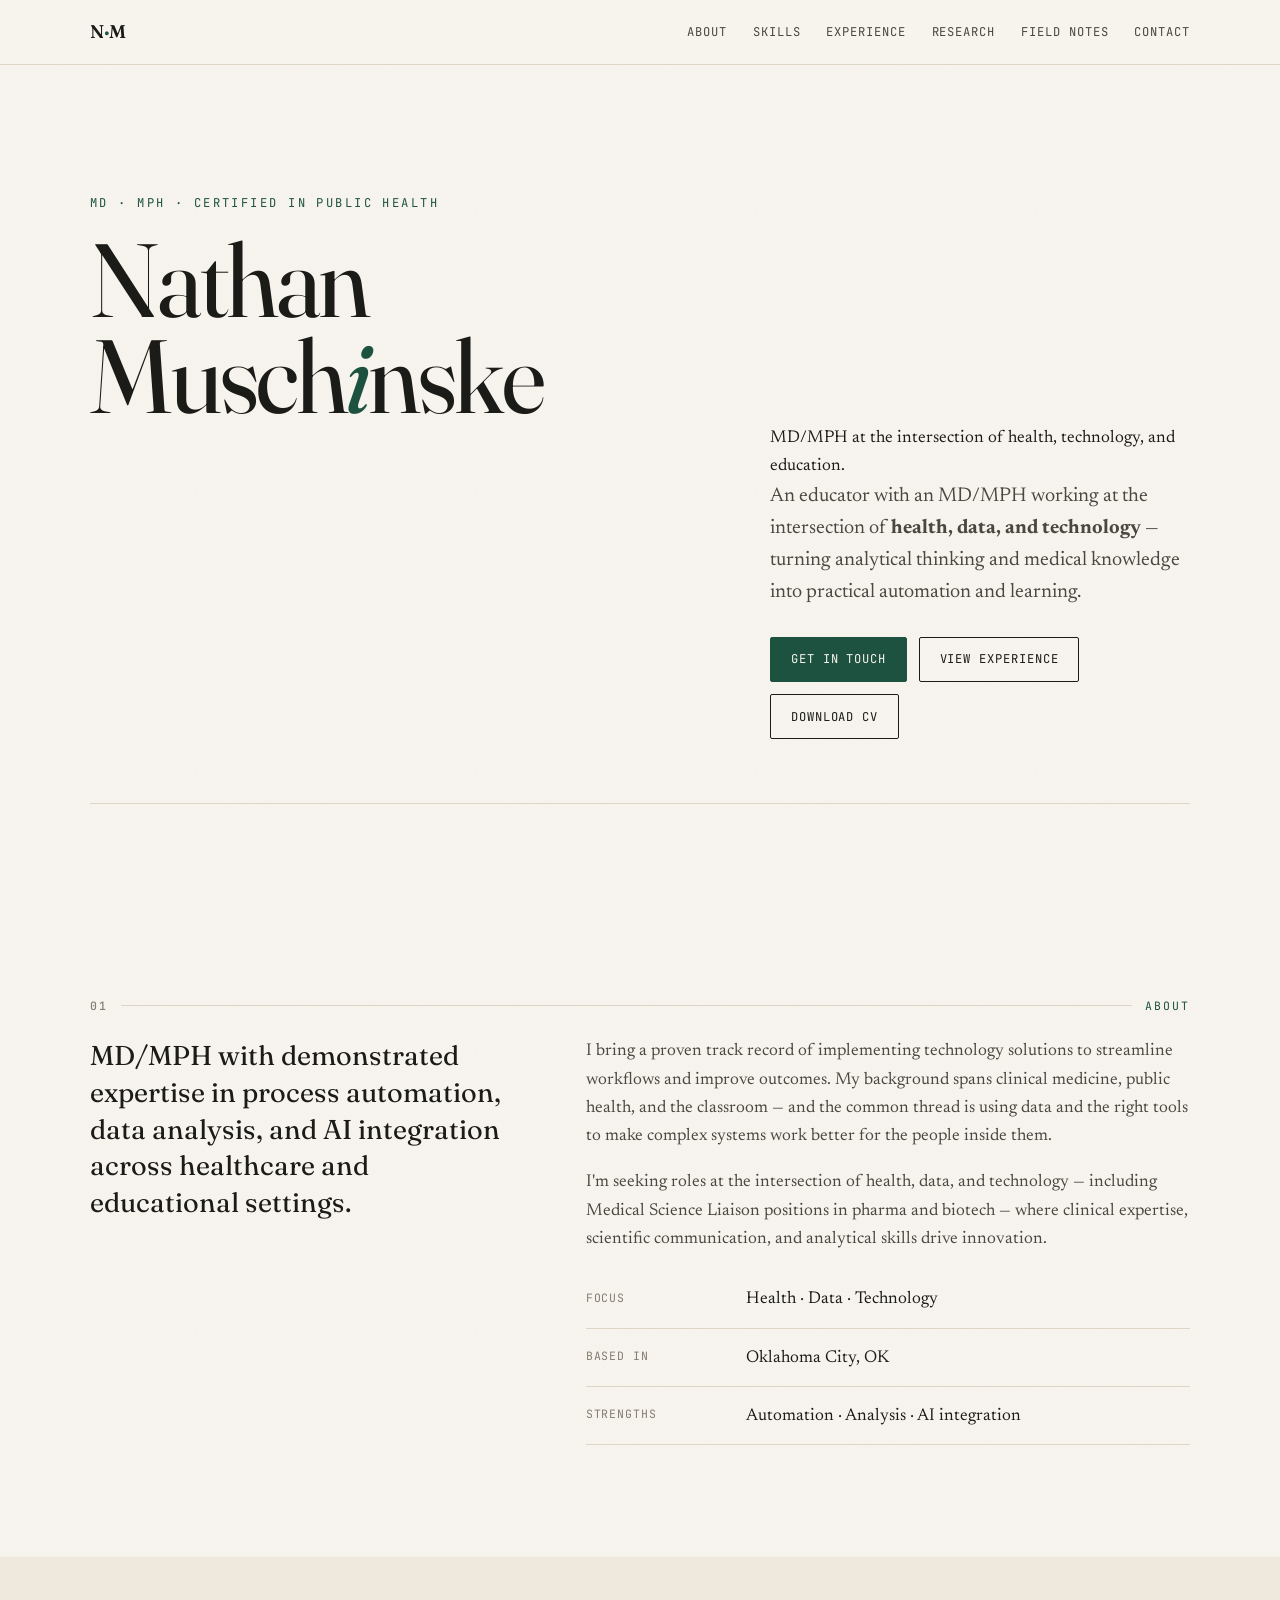
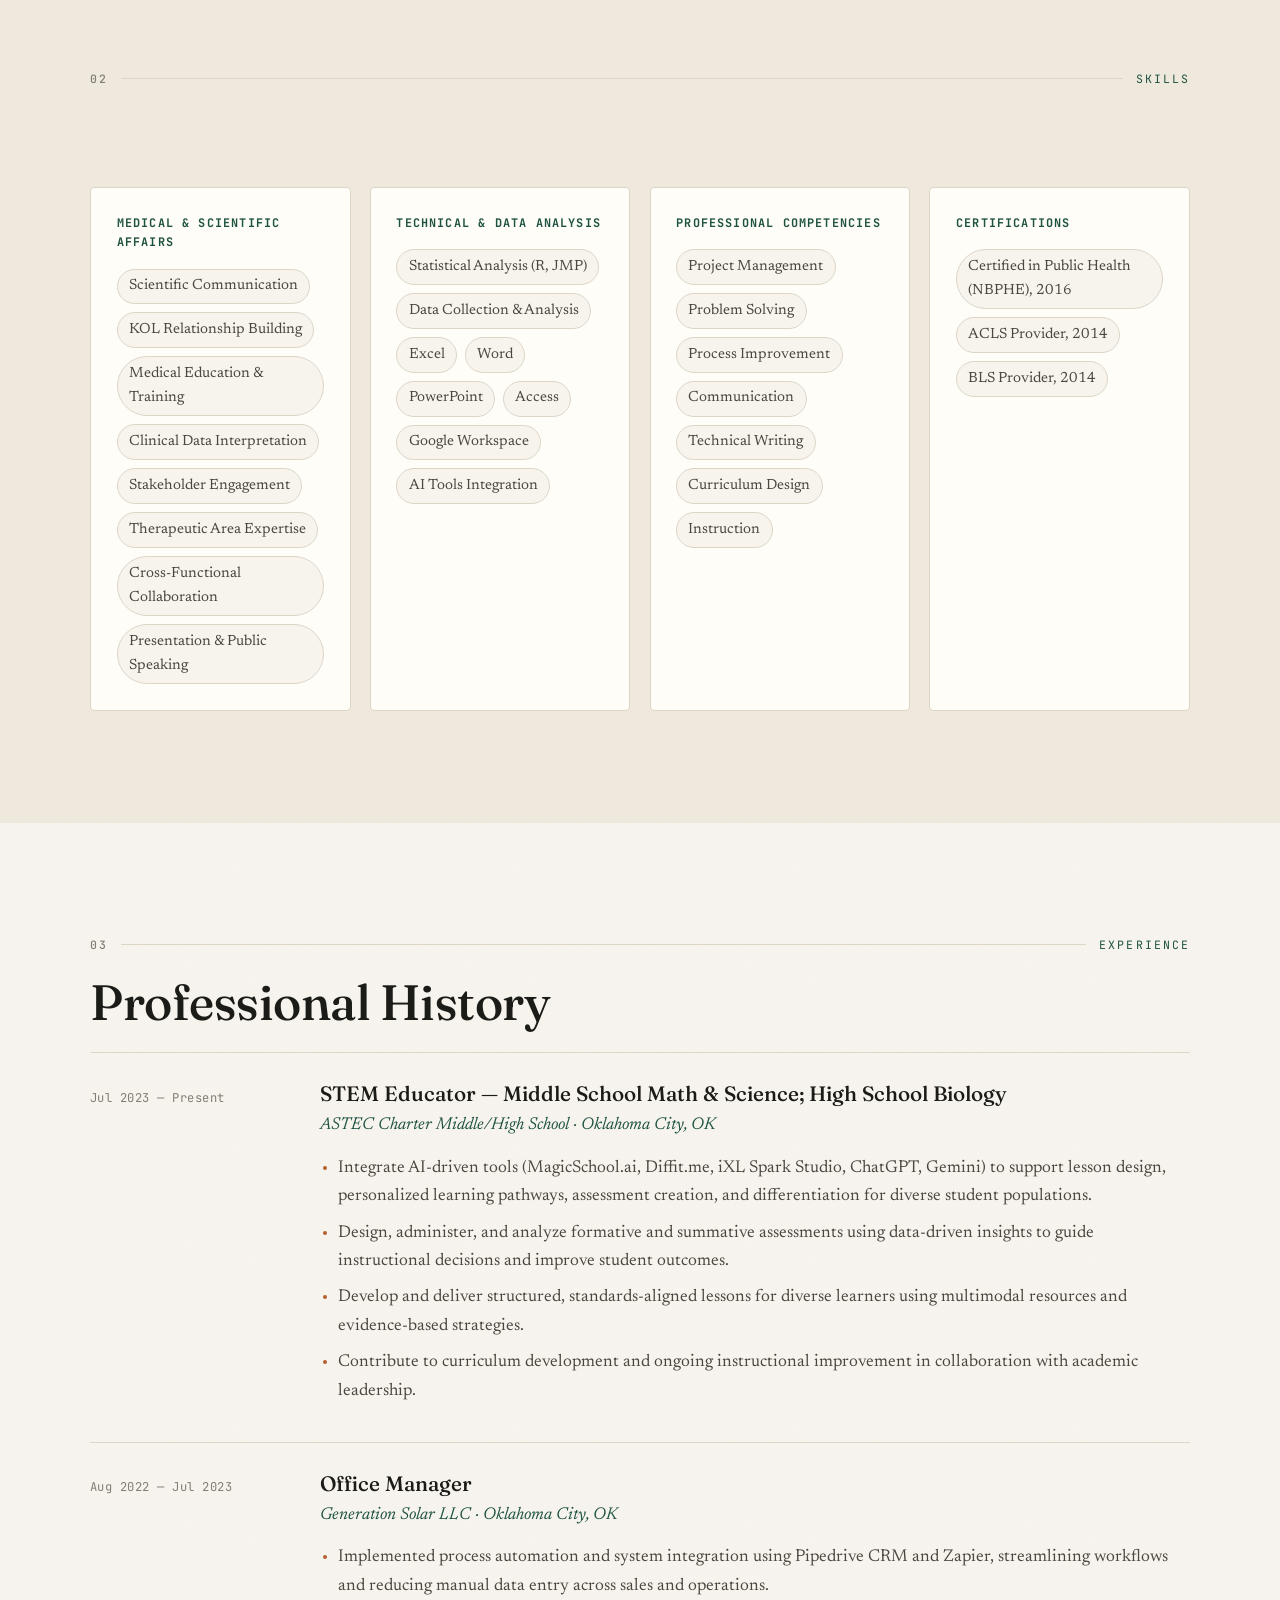
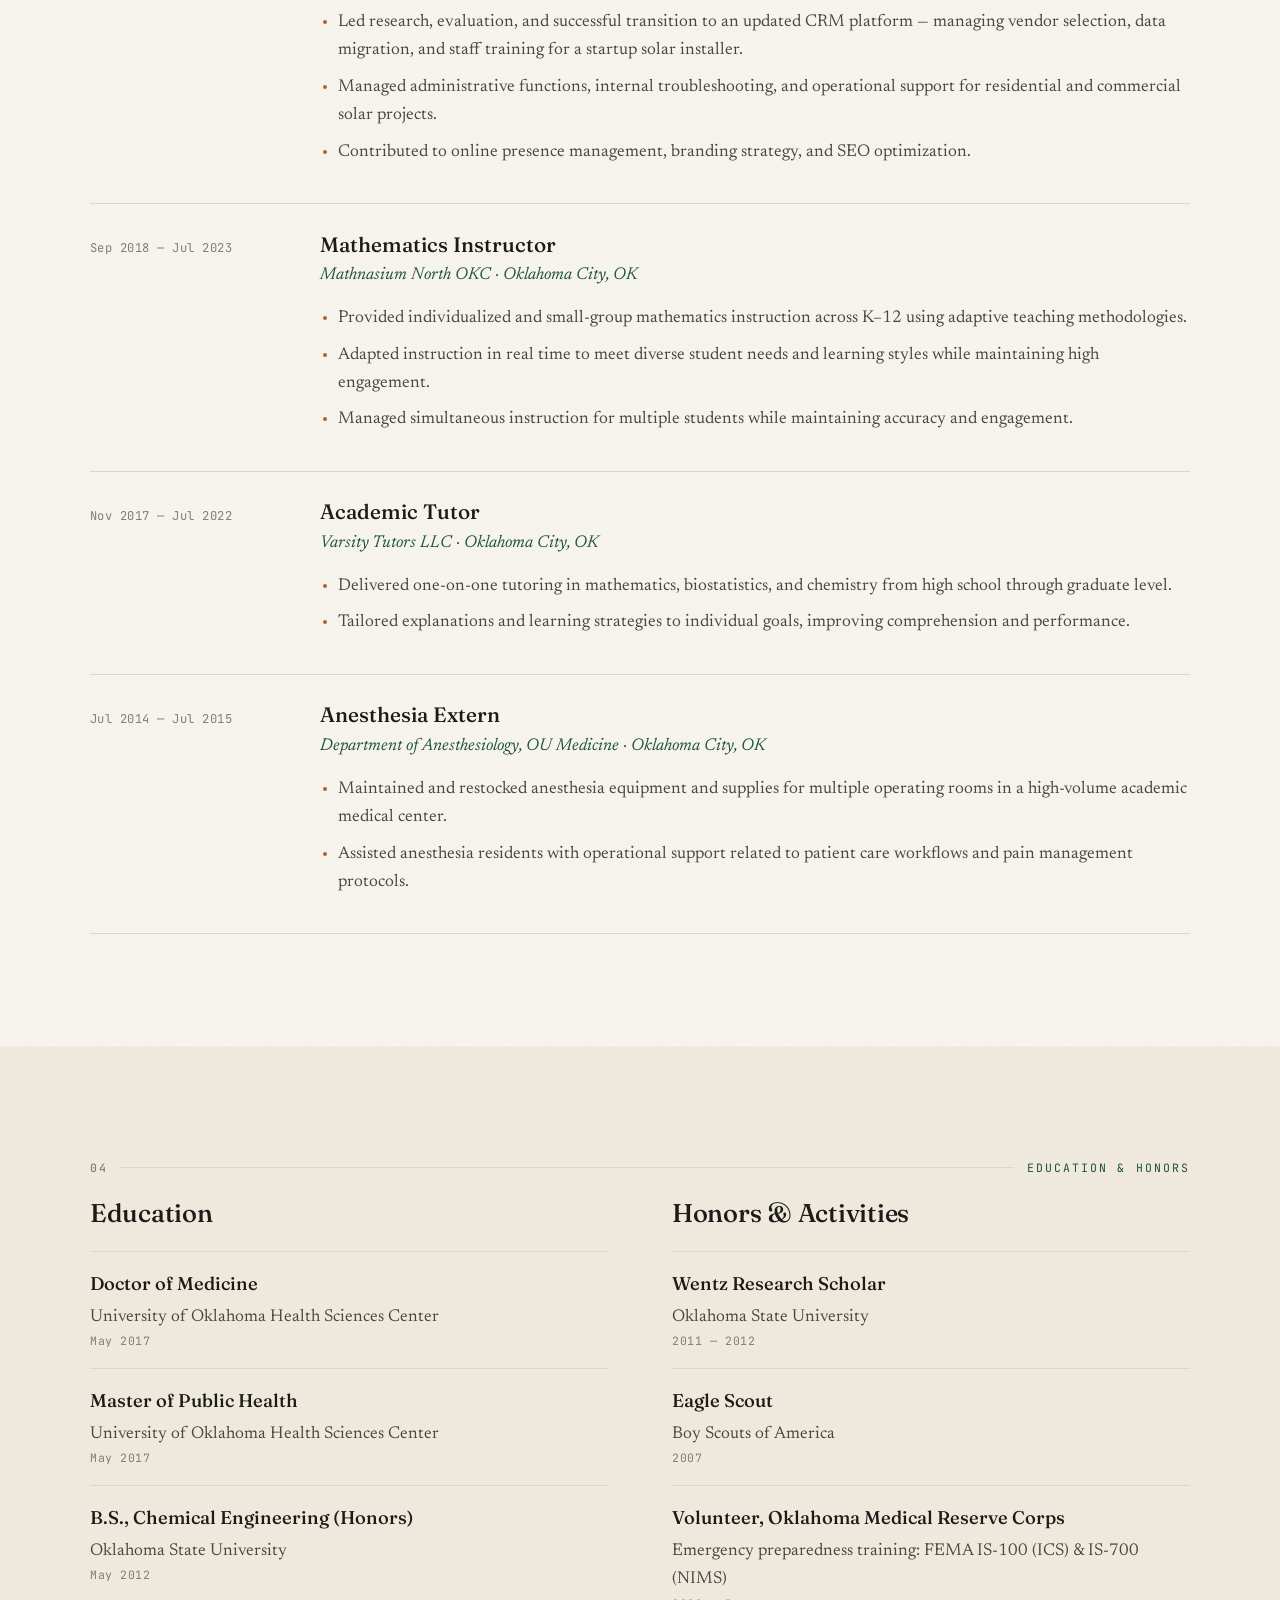
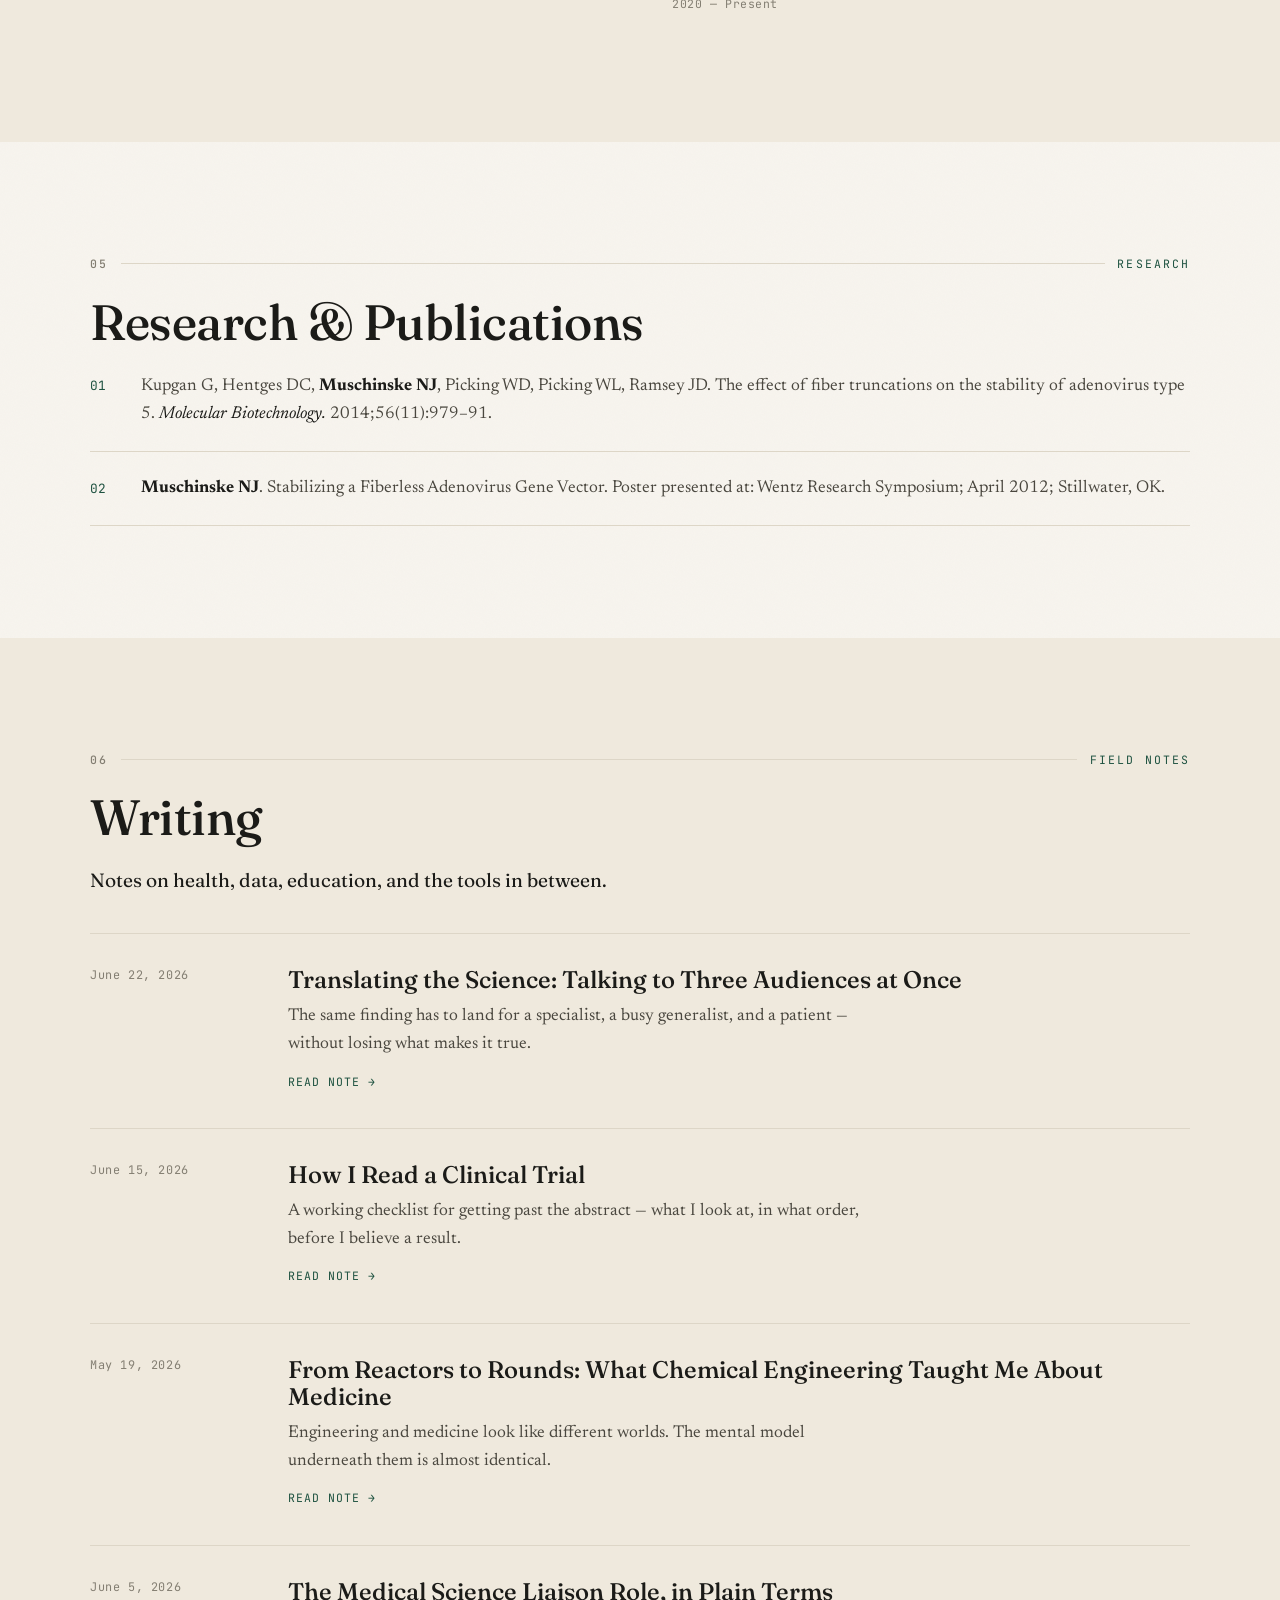
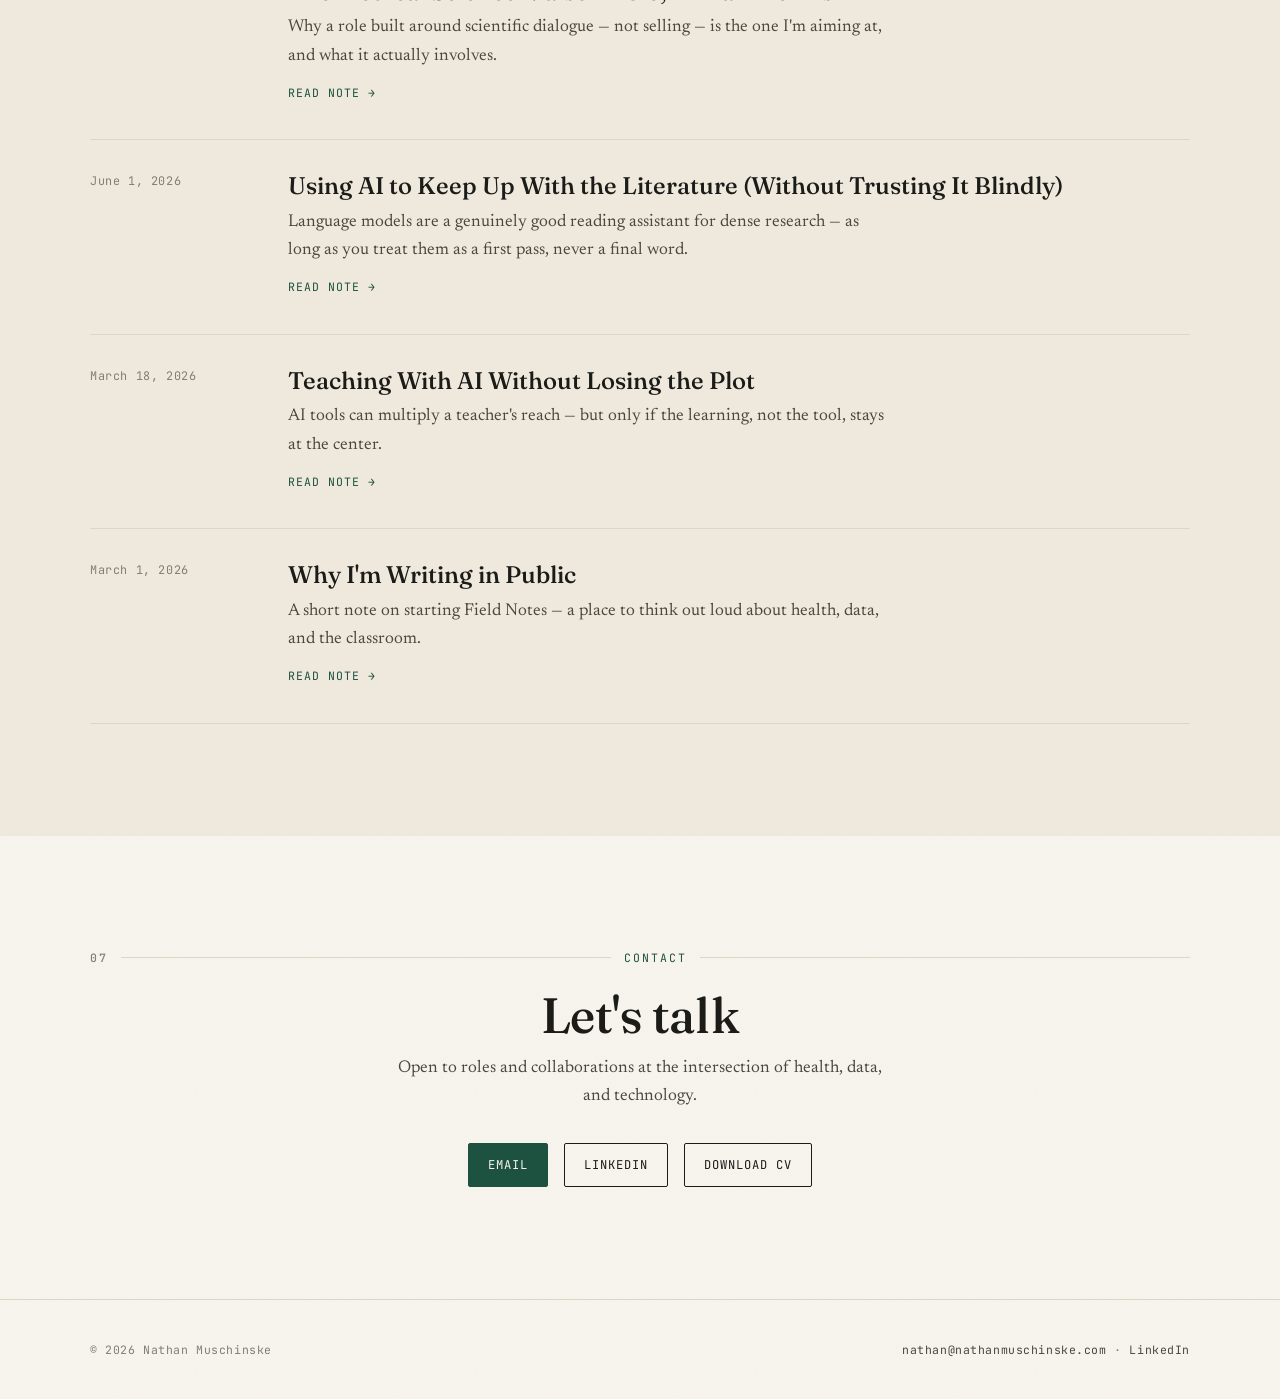
==== commit 7131e300: "Add posts, add CV as pdf, and update index.html" ====
--- a/index.html
+++ b/index.html
@@ -53,6 +53,7 @@
             <div class="hero__cta" data-load="4">
               <a class="btn btn--solid" href="#contact">Get in touch</a>
               <a class="btn btn--ghost" href="#experience">View experience</a>
+              <a class="btn btn--ghost" href="assets/Nathan-Muschinske-CV.pdf" target="_blank" rel="noopener">Download CV</a>
             </div>
           </div>
         </div>
@@ -293,6 +294,7 @@
         <div class="contact__links reveal">
           <a class="btn btn--solid" href="mailto:nathan@nathanmuschinske.com">Email</a>
           <a class="btn btn--ghost" href="https://www.linkedin.com/in/nmuschinske" target="_blank" rel="noopener">LinkedIn</a>
+          <a class="btn btn--ghost" href="assets/Nathan-Muschinske-CV.pdf" target="_blank" rel="noopener">Download CV</a>
           <!-- <a class="btn btn--ghost" href="t31:+1[405]659/9942">405].659.9942</a> -->
         </div>
       </div>
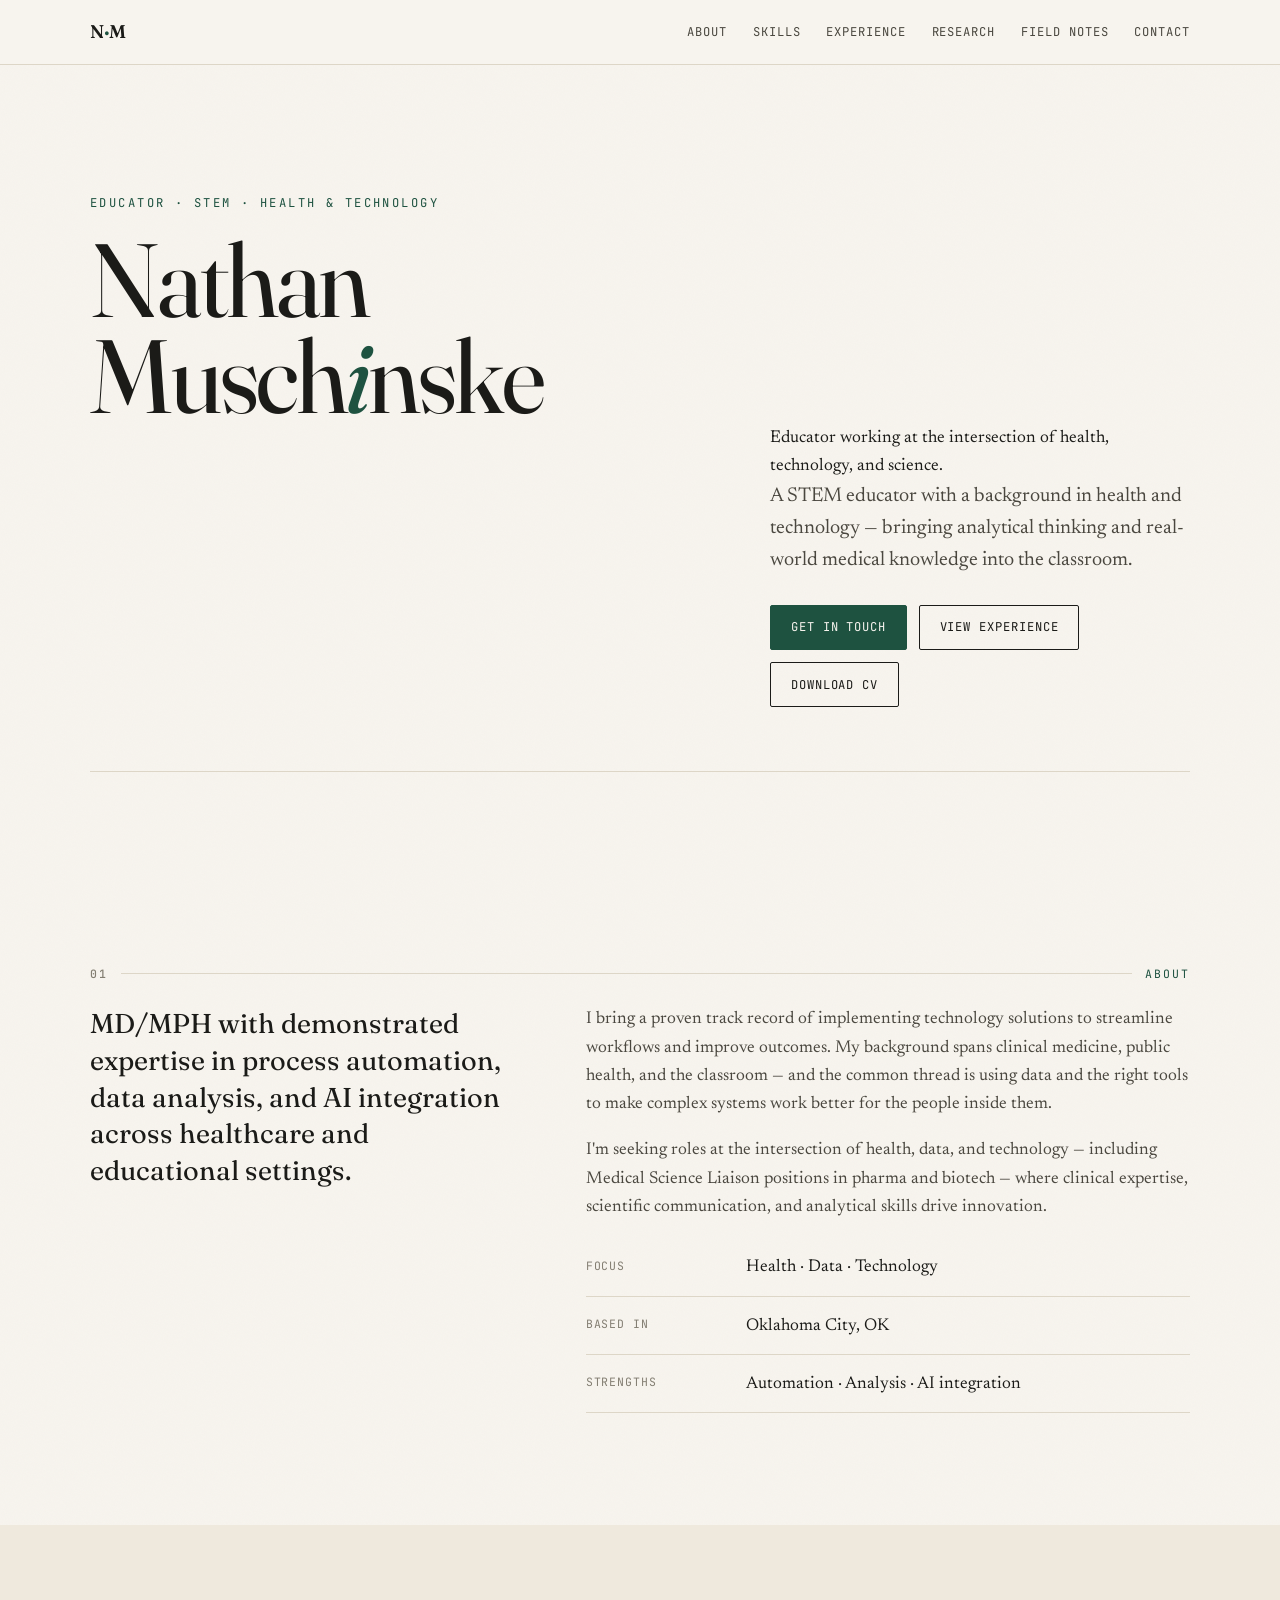
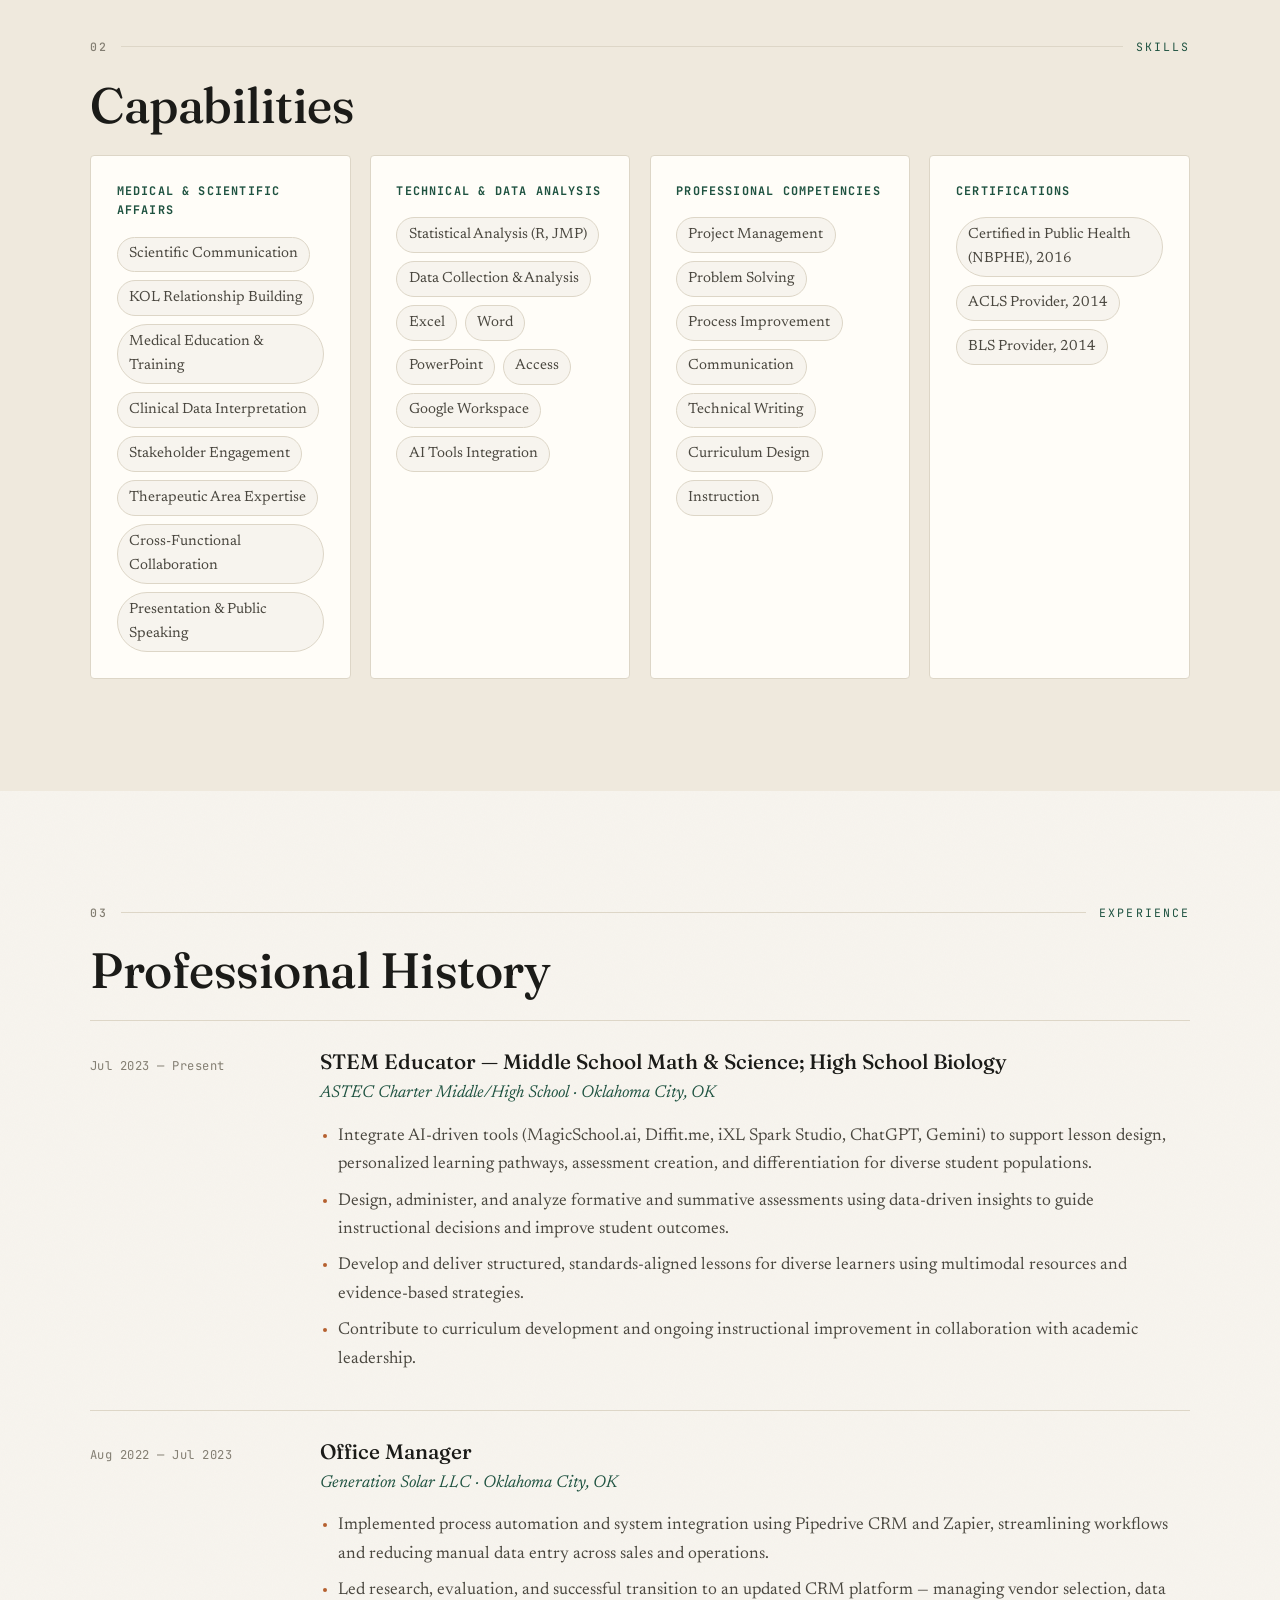
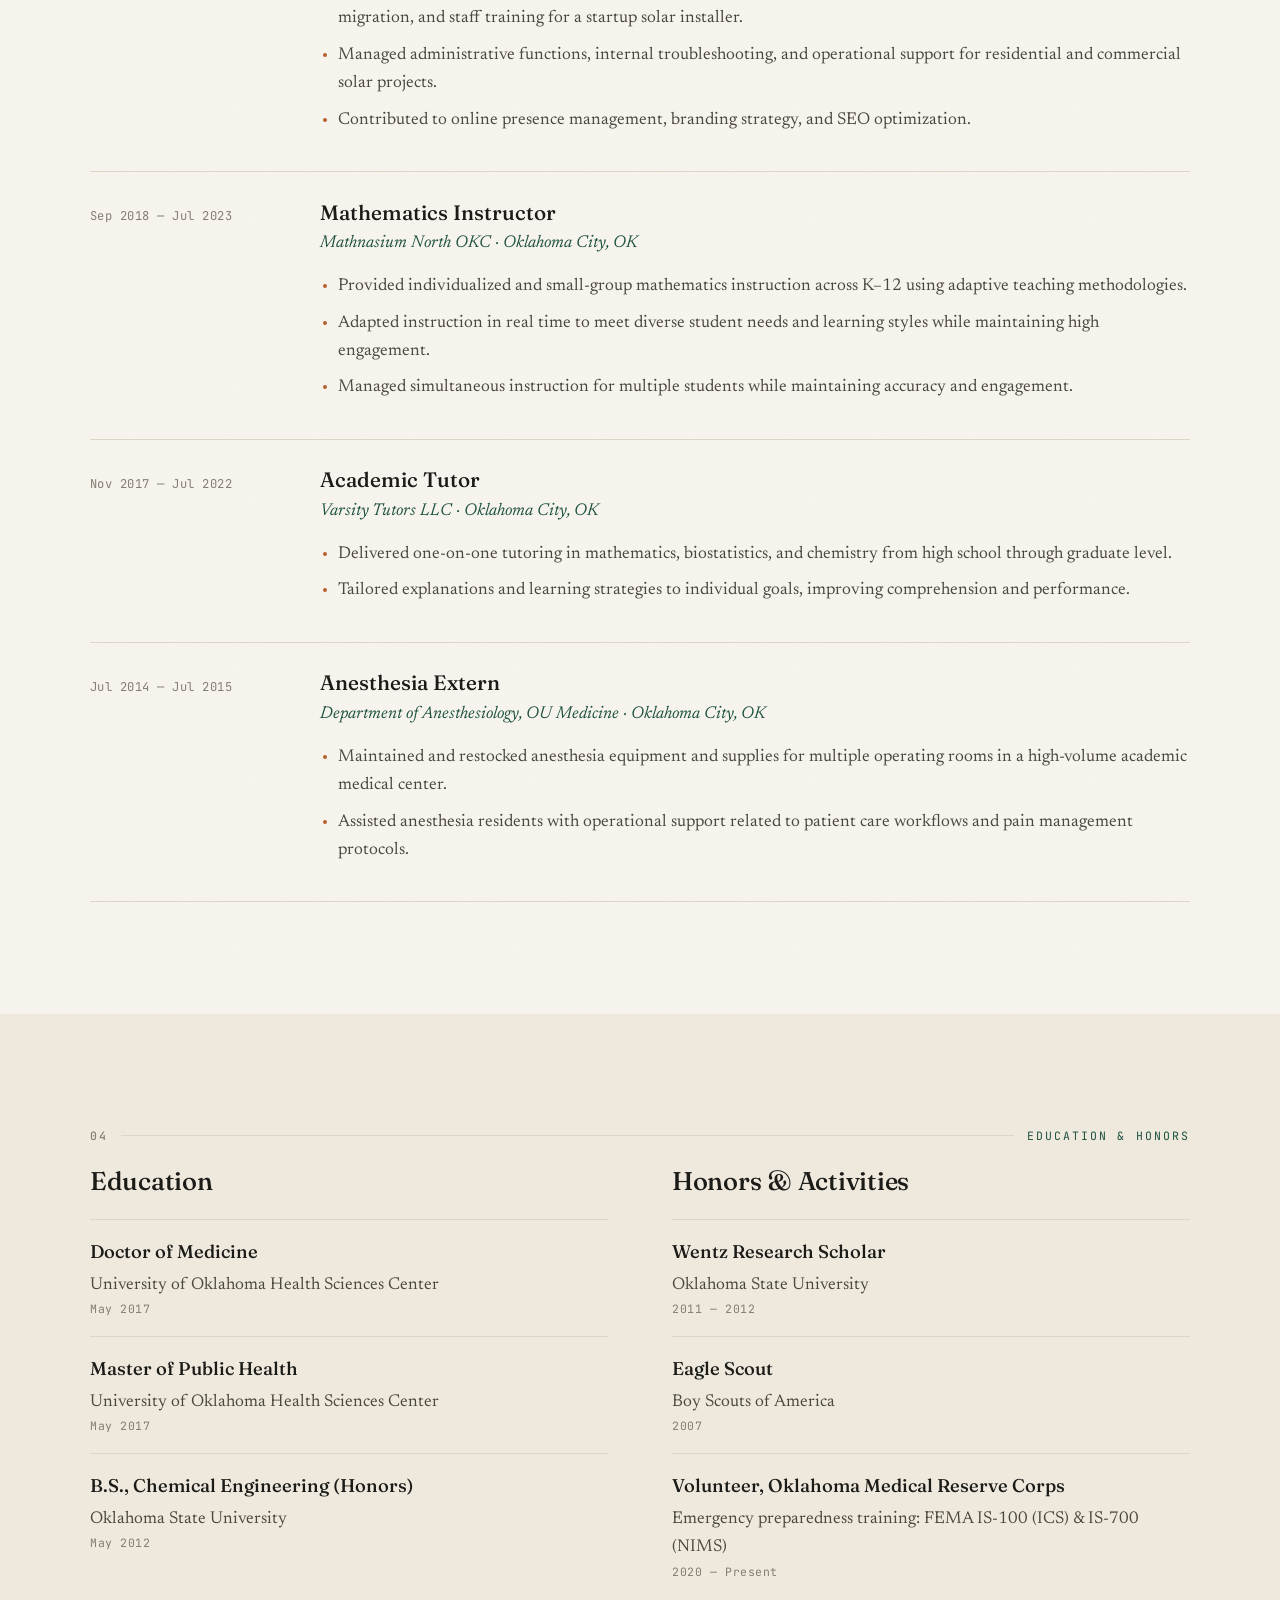
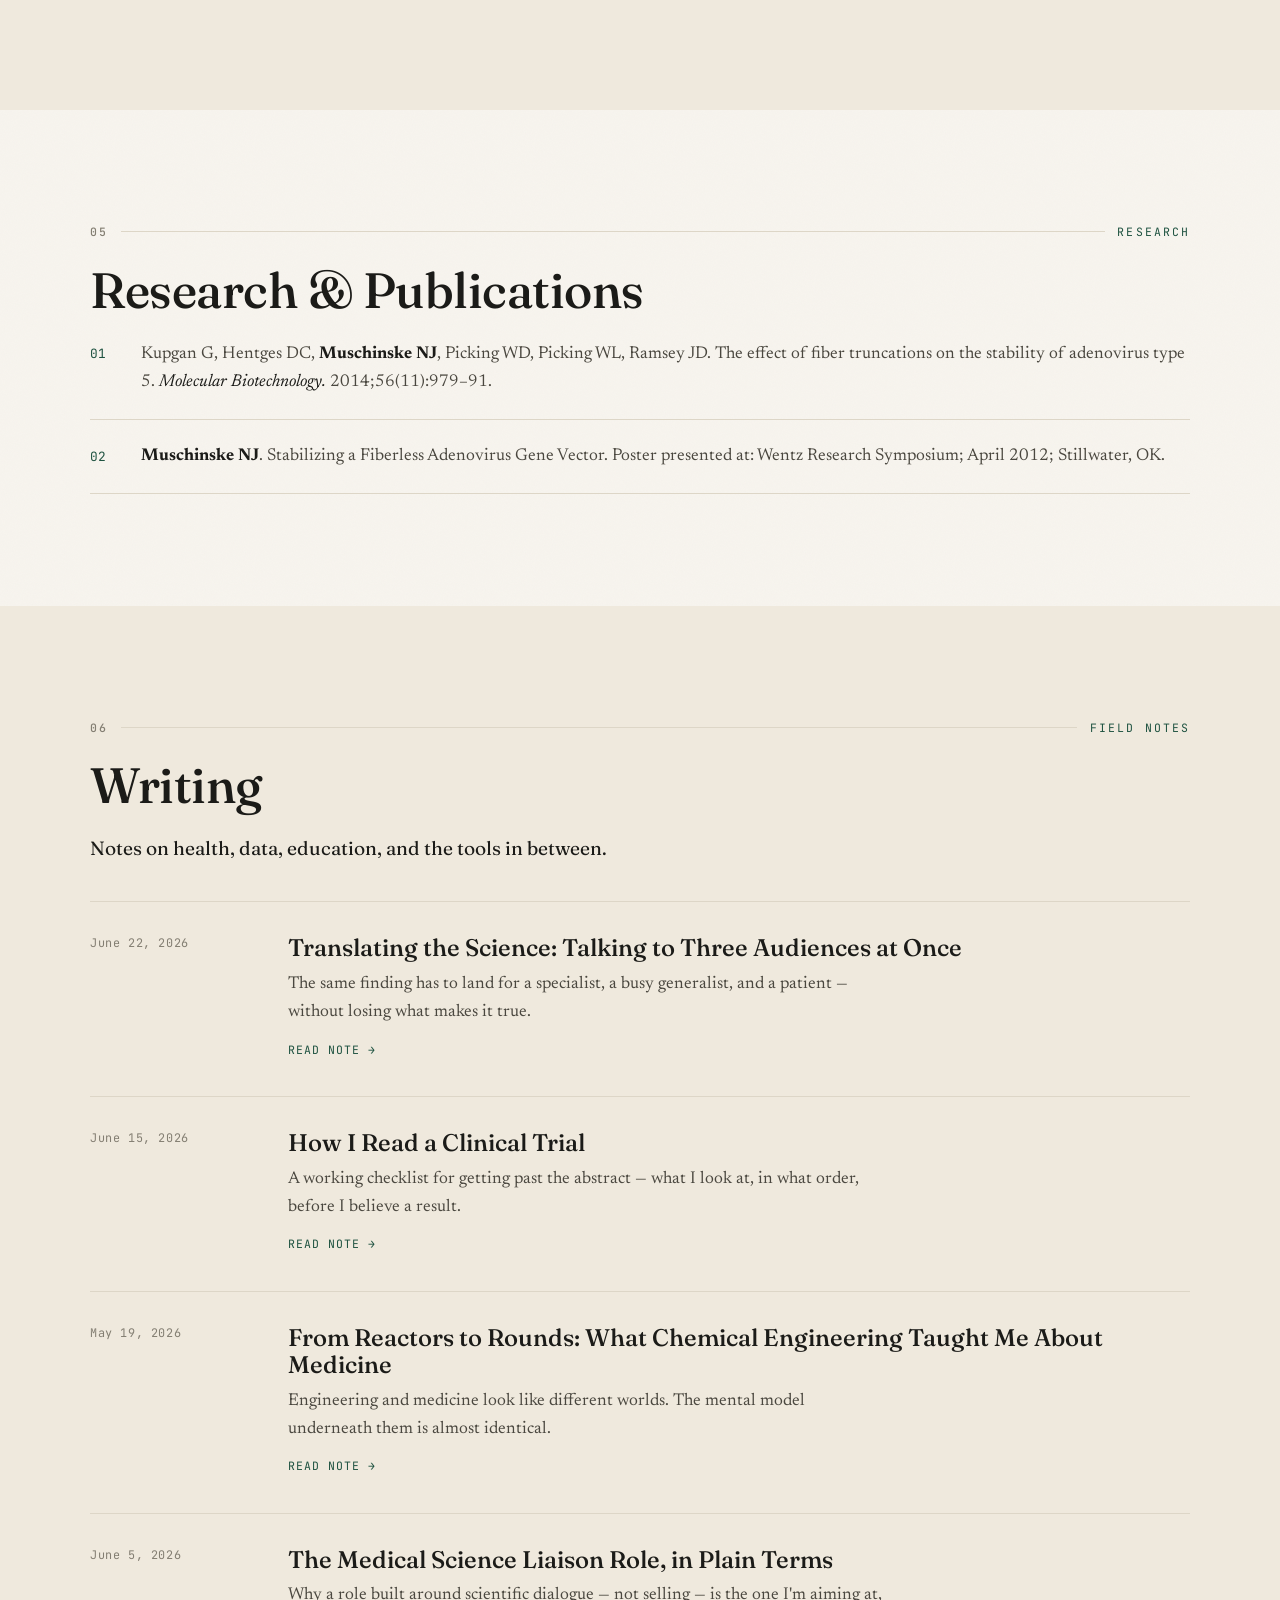
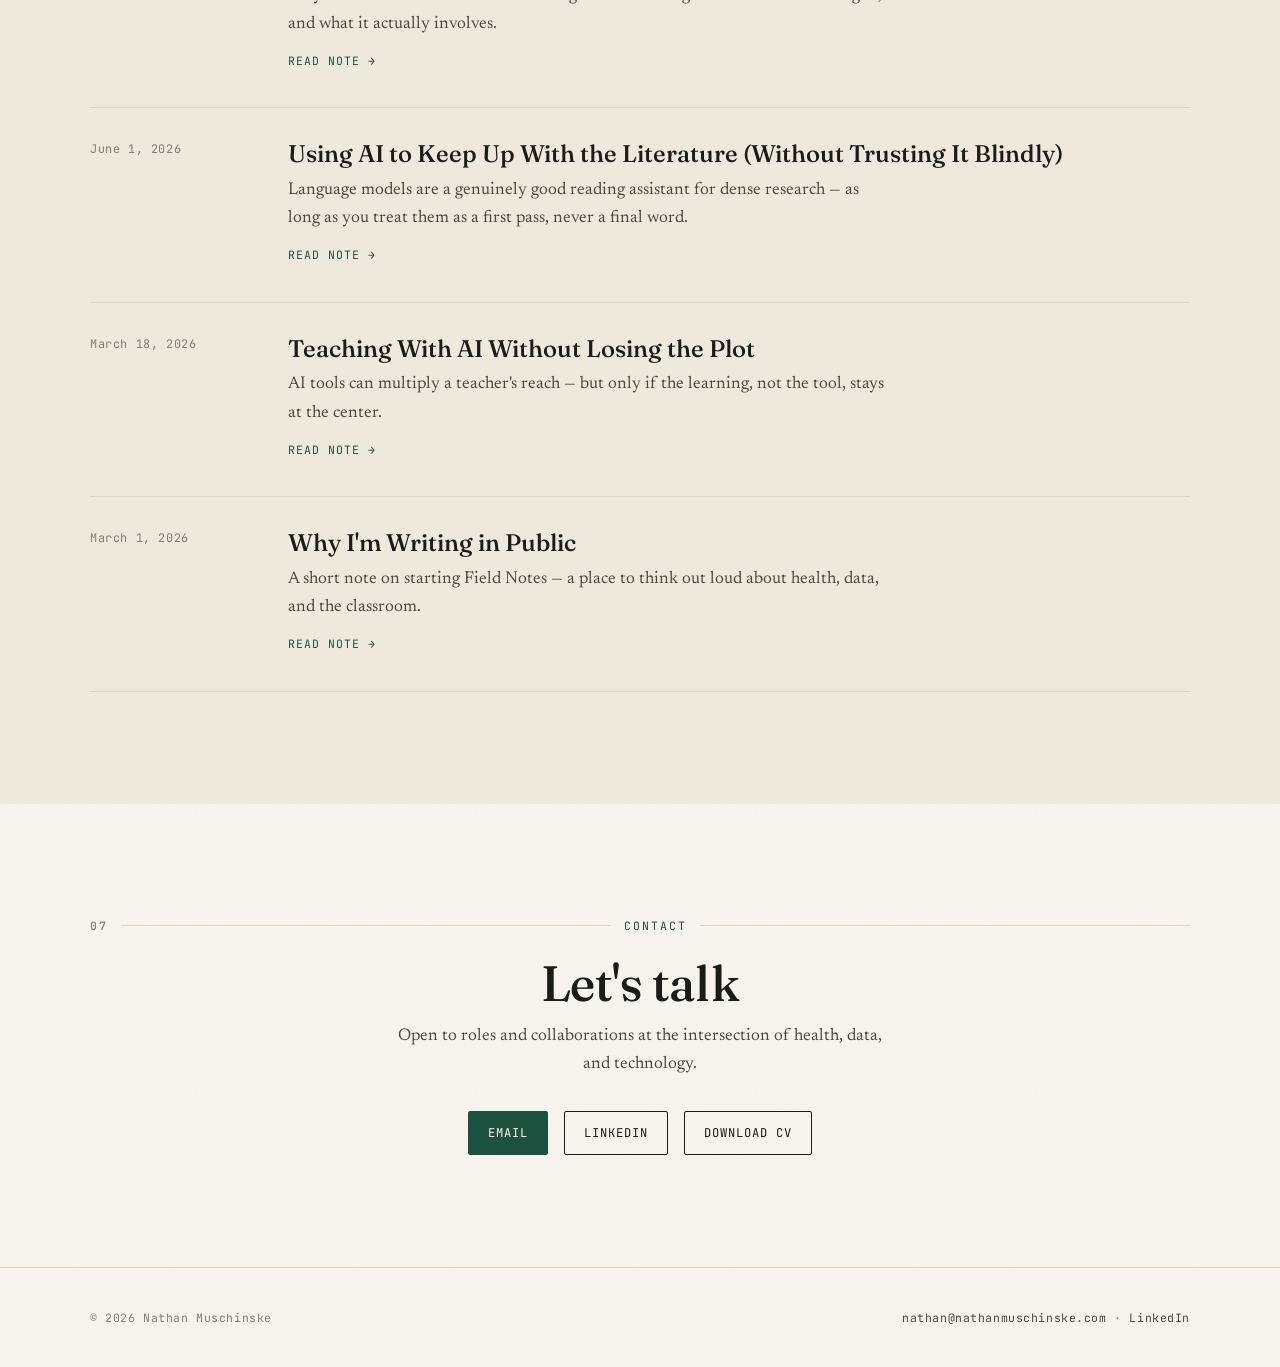
==== commit a3753887: "Temporarily soften hero copy for students; add email obfuscation and favicon" ====
--- a/index.html
+++ b/index.html
@@ -44,12 +44,12 @@
     <!-- HERO -->
     <section class="hero" id="top">
       <div class="wrap">
-        <p class="hero__credential" data-load="1">MD · MPH · Certified in Public Health</p>
+        <p class="hero__credential" data-load="1">Educator · STEM · Health &amp; Technology</p>
         <h1 class="hero__name" data-load="2">Nathan<br>Musch<em>i</em>nske</h1>
         <div class="hero__grid">
           <div></div>
-          <div>MD/MPH at the intersection of health, technology, and education.
-            <p class="hero__lede" data-load="3">An educator with an MD/MPH working at the intersection of <strong>health, data, and technology</strong> — turning analytical thinking and medical knowledge into practical automation and learning.</p>
+          <div>Educator working at the intersection of health, technology, and science.
+            <p class="hero__lede" data-load="3">A STEM educator with a background in health and technology — bringing analytical thinking and real-world medical knowledge into the classroom.</p>
             <div class="hero__cta" data-load="4">
               <a class="btn btn--solid" href="#contact">Get in touch</a>
               <a class="btn btn--ghost" href="#experience">View experience</a>
@@ -292,7 +292,7 @@
         <h2 class="section-title reveal">Let's talk</h2>
         <p class="contact__sub reveal">Open to roles and collaborations at the intersection of health, data, and technology.</p>
         <div class="contact__links reveal">
-          <a class="btn btn--solid" href="mailto:nathan@nathanmuschinske.com">Email</a>
+          <a class="btn btn--solid" id="email-cta" href="mailto:nathan&#64;nathanmuschinske&#46;com">Email</a>
           <a class="btn btn--ghost" href="https://www.linkedin.com/in/nmuschinske" target="_blank" rel="noopener">LinkedIn</a>
           <a class="btn btn--ghost" href="assets/Nathan-Muschinske-CV.pdf" target="_blank" rel="noopener">Download CV</a>
           <!-- <a class="btn btn--ghost" href="t31:+1[405]659/9942">405].659.9942</a> -->
@@ -316,7 +316,7 @@
   <footer class="footer">
     <div class="wrap footer__inner">
       <p>© <span id="year"></span> Nathan Muschinske</p>
-      <p><a href="mailto:nathan@nathanmuschinske.com">nathan@nathanmuschinske.com</a> · <a href="https://www.linkedin.com/in/nmuschinske" target="_blank" rel="noopener">LinkedIn</a></p>
+      <p><a id="email-footer" href="mailto:nathan&#64;nathanmuschinske&#46;com">nathan&#64;nathanmuschinske&#46;com</a> · <a href="https://www.linkedin.com/in/nmuschinske" target="_blank" rel="noopener">LinkedIn</a></p>
     </div>
   </footer>
 
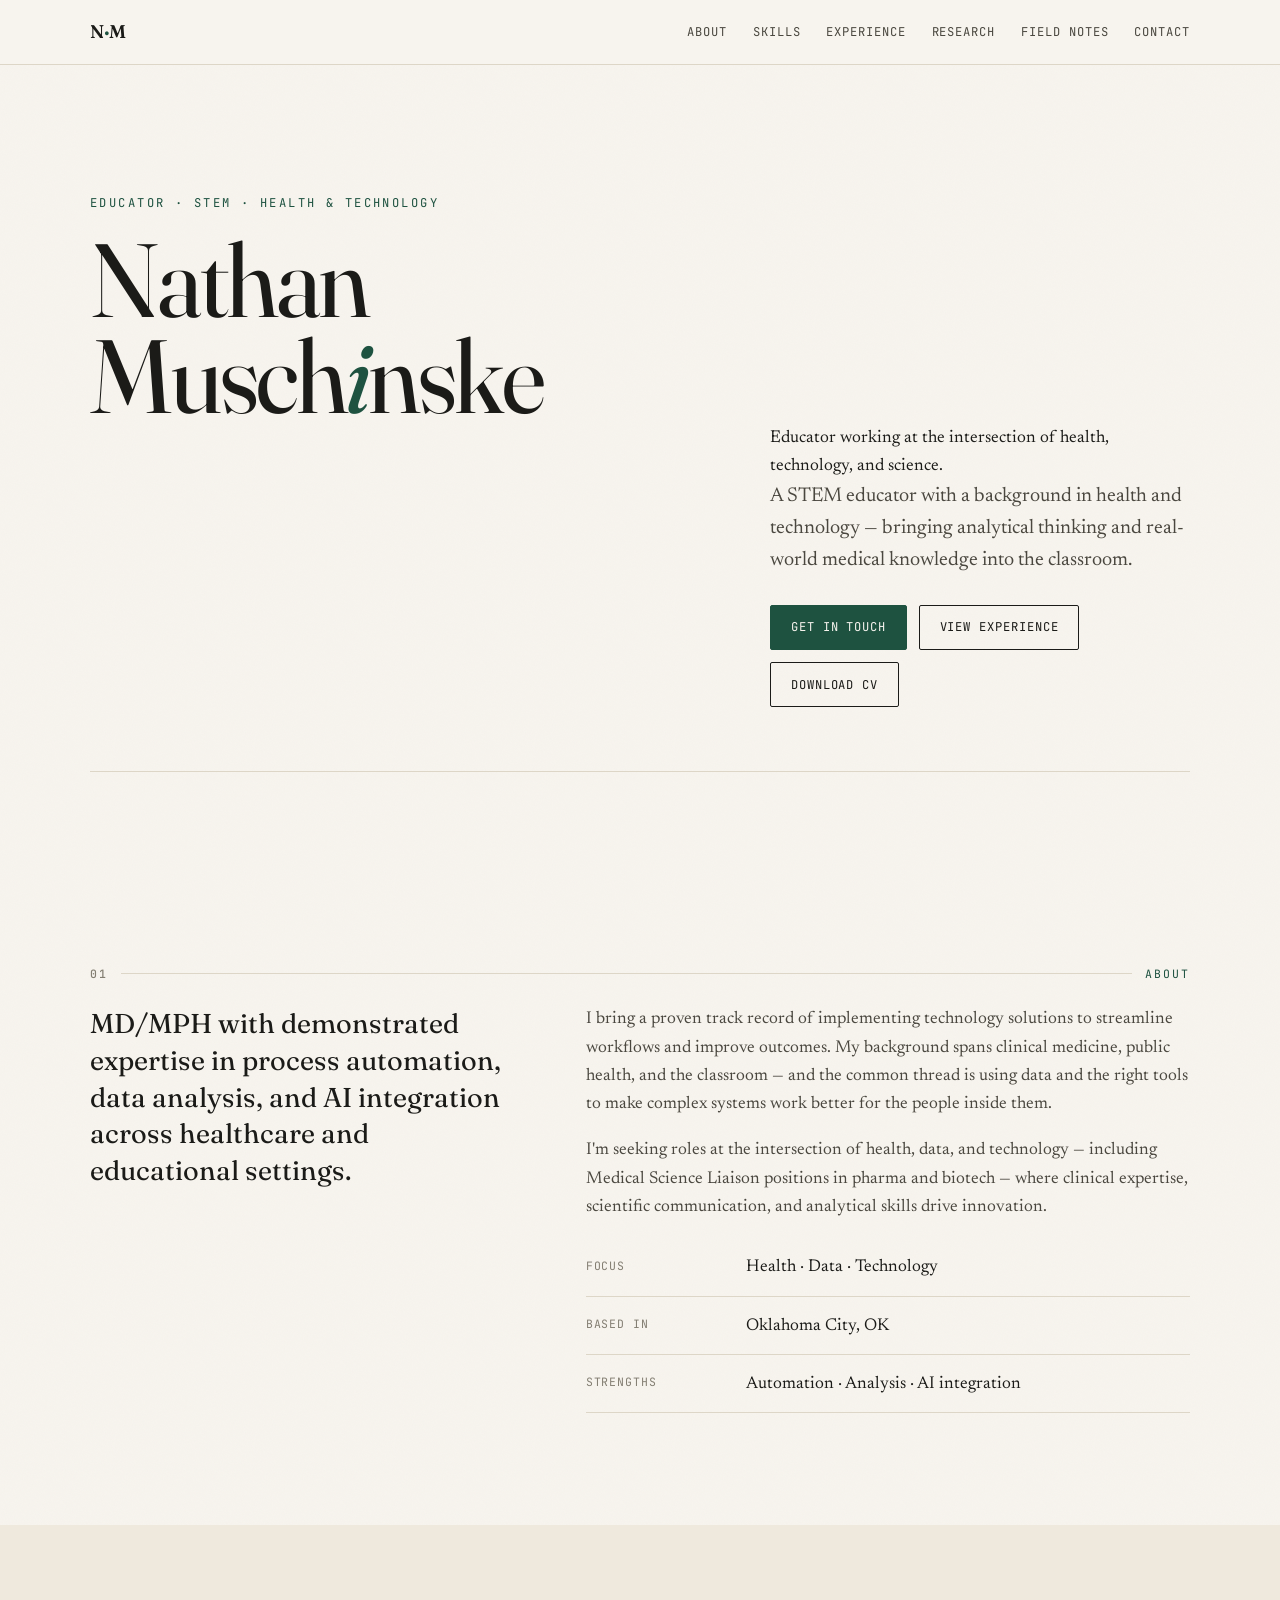
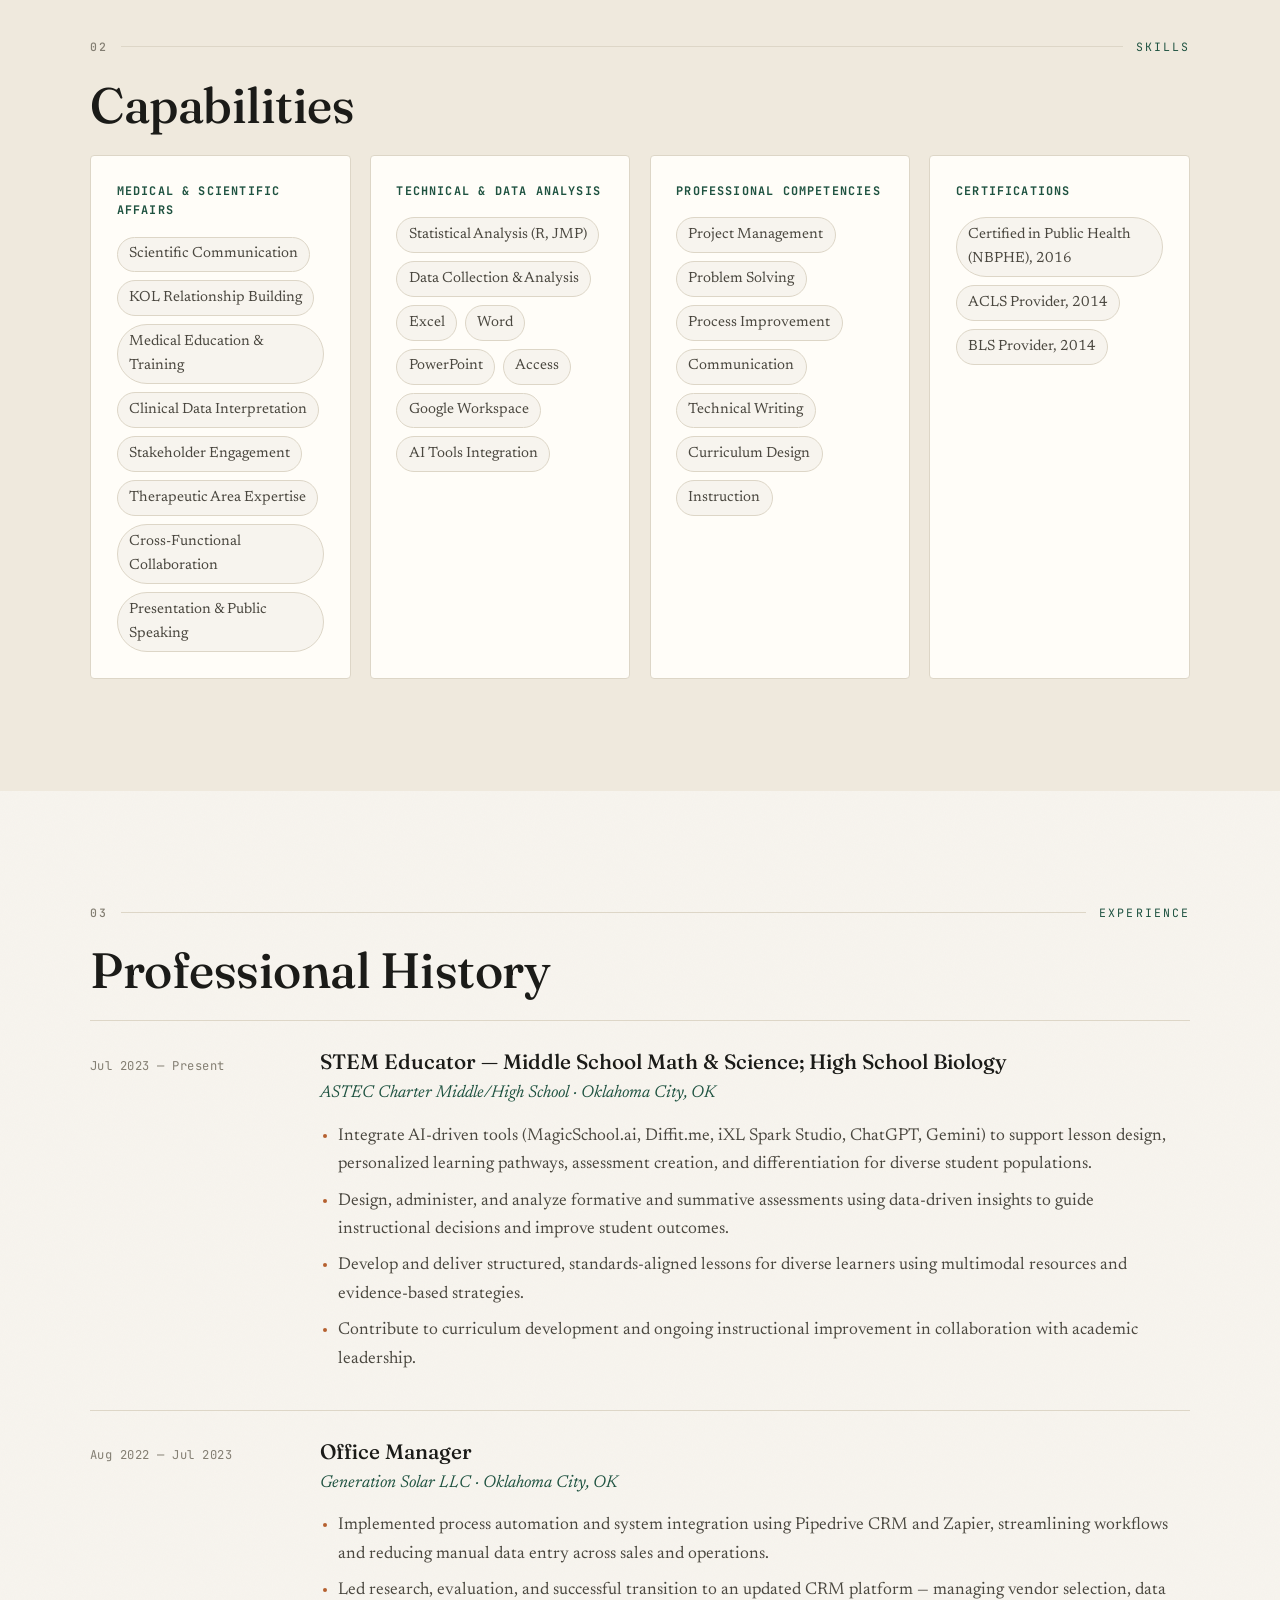
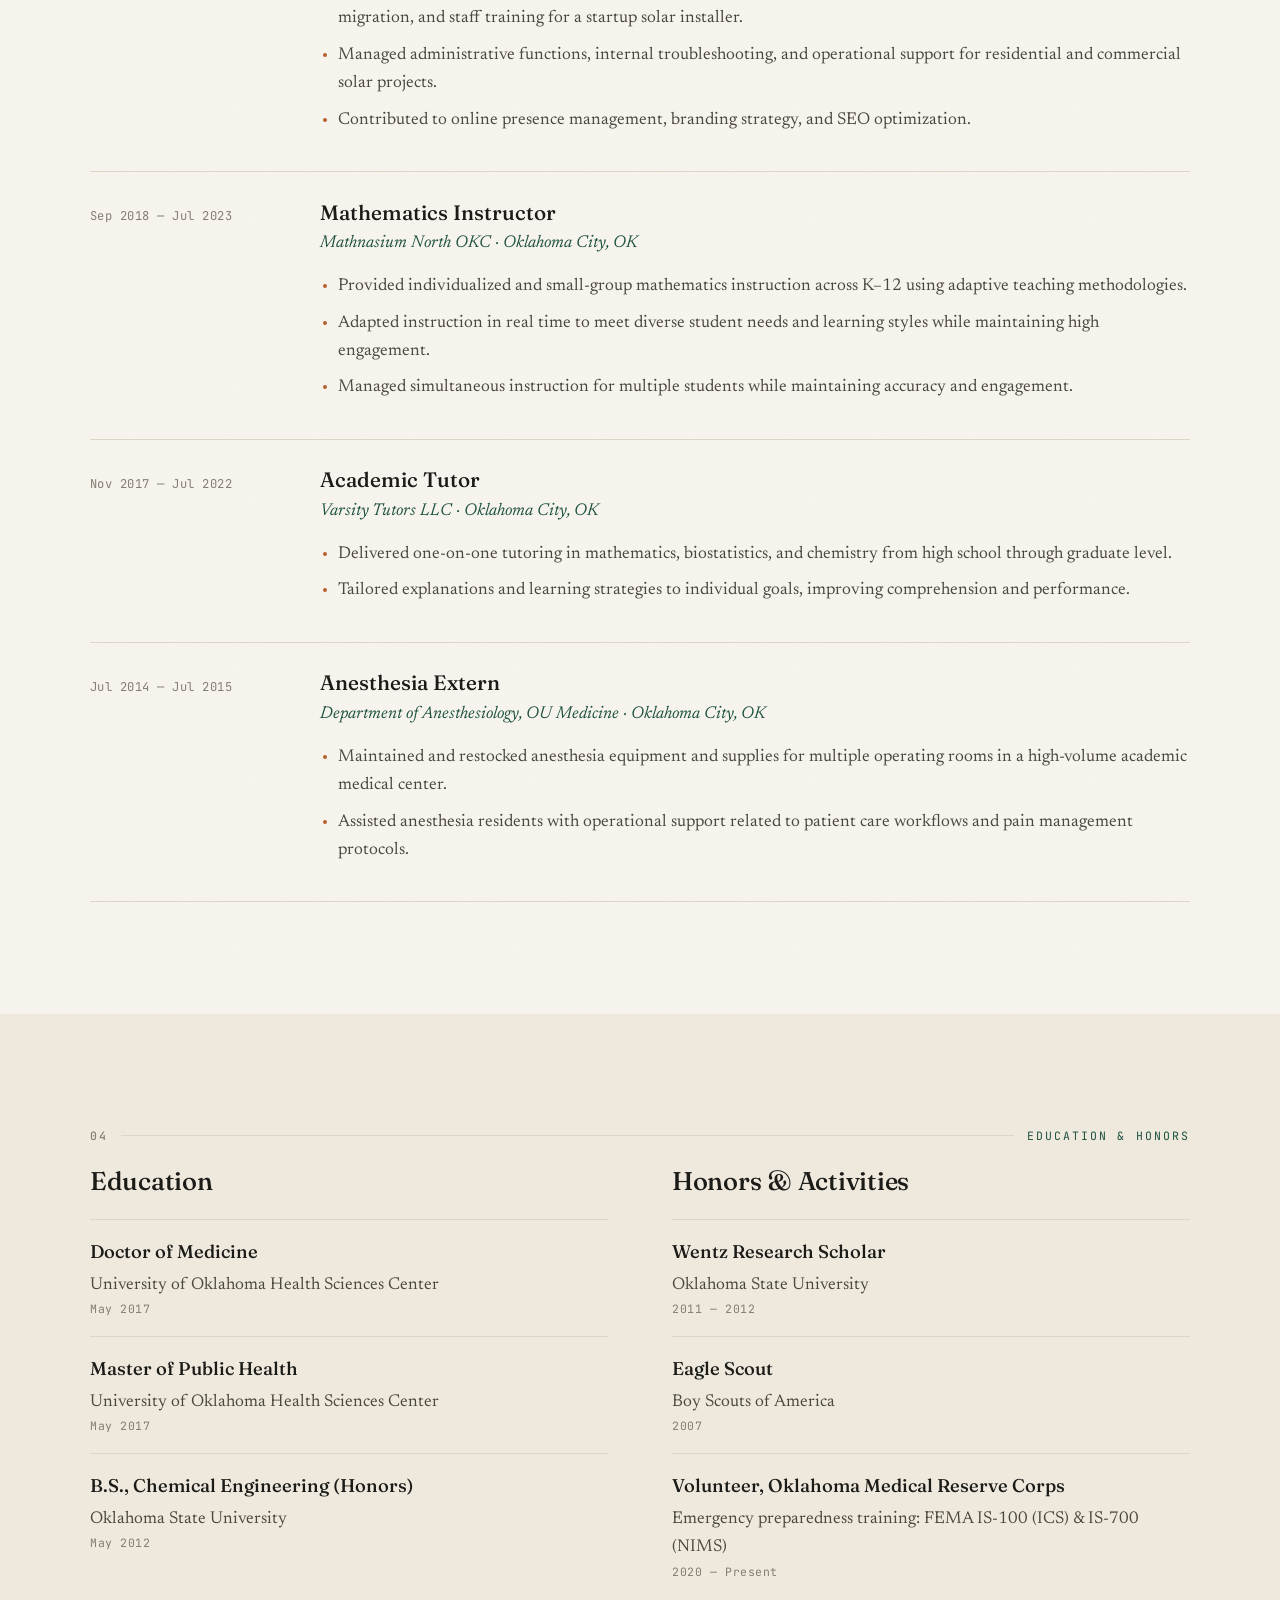
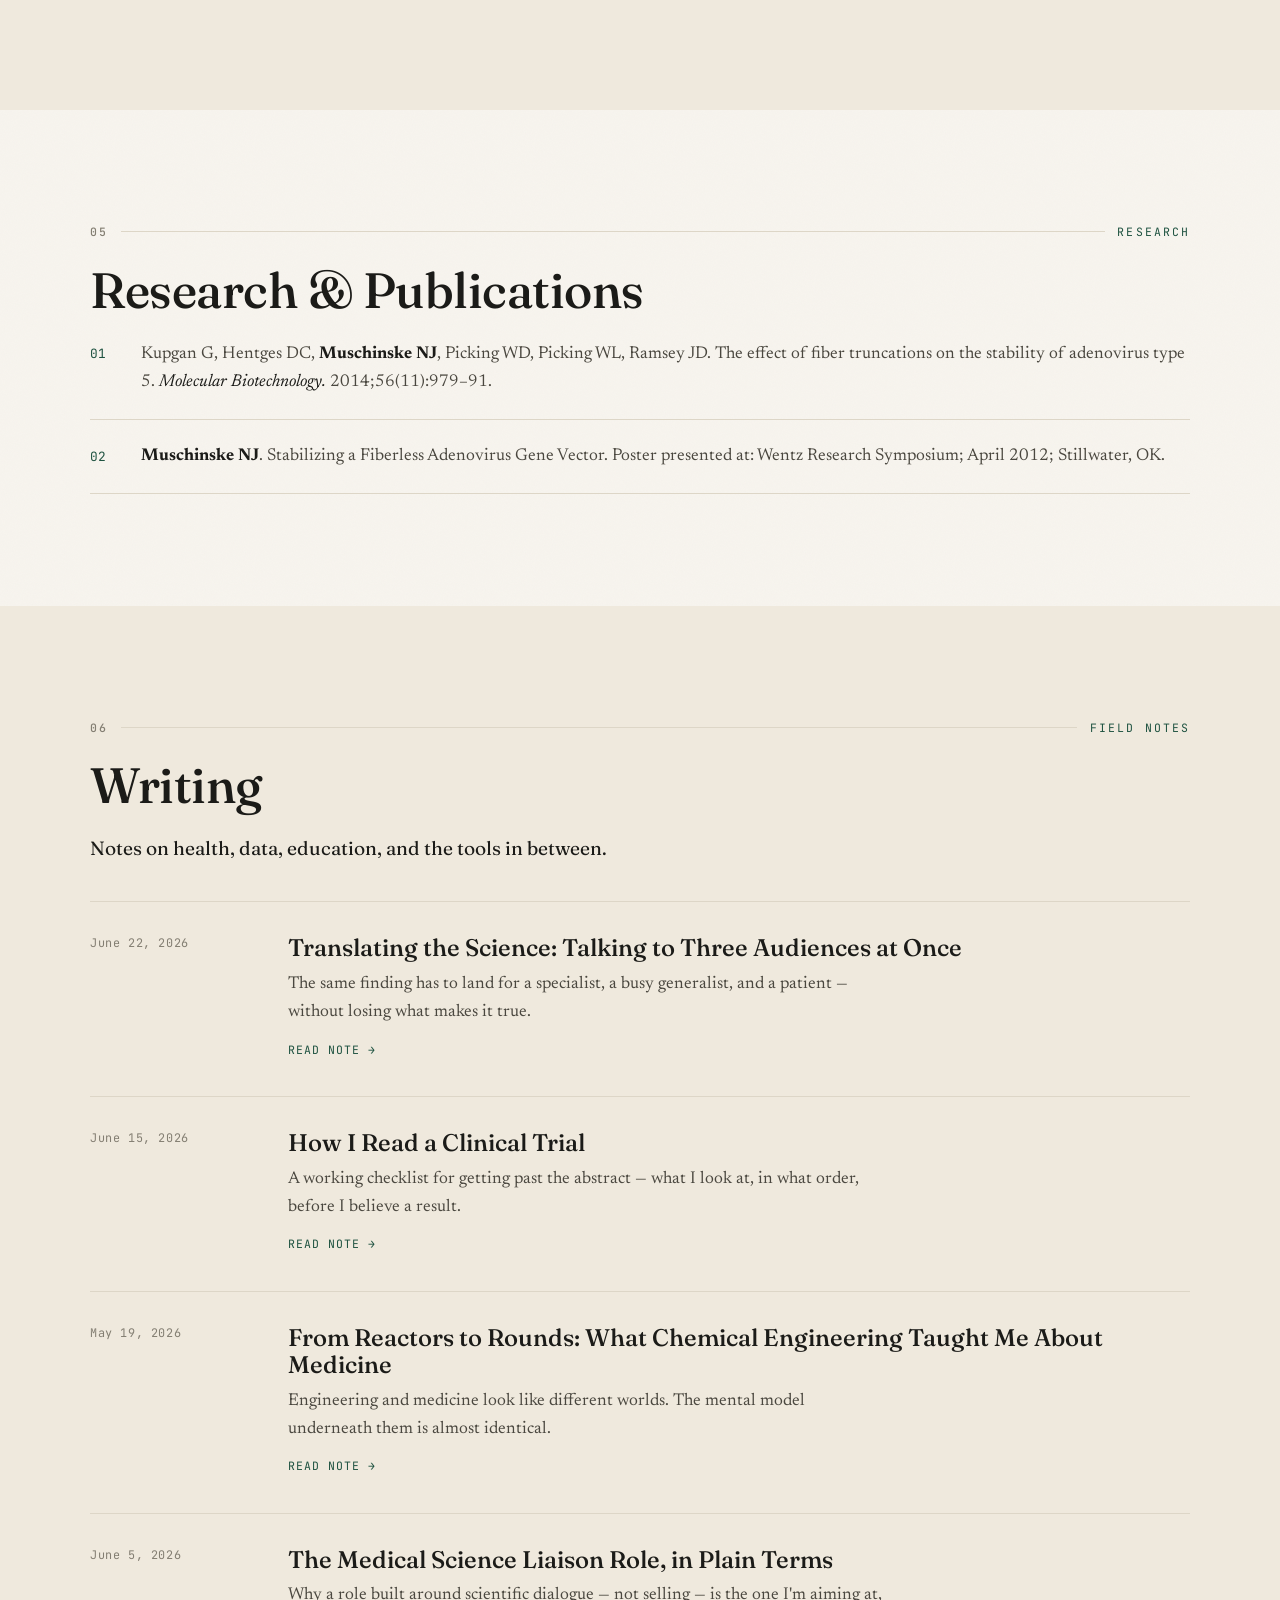
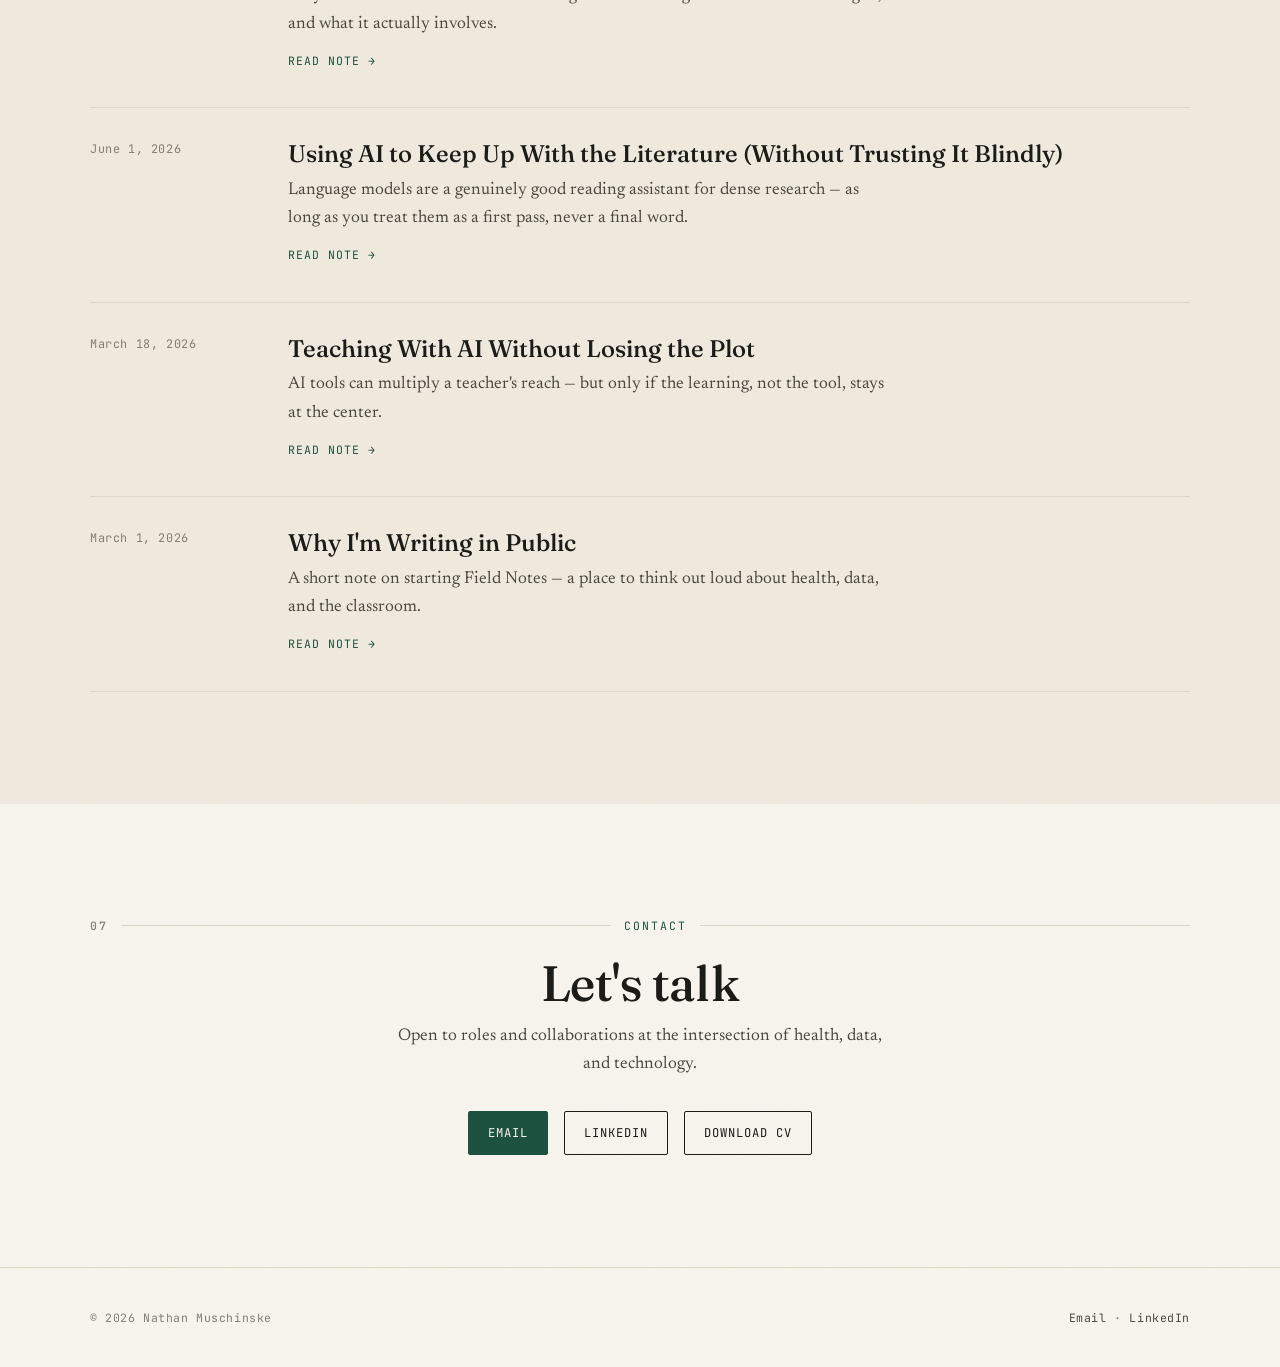
==== commit e5914fae: "Remove email address from DOM text" ====
--- a/index.html
+++ b/index.html
@@ -316,7 +316,7 @@
   <footer class="footer">
     <div class="wrap footer__inner">
       <p>© <span id="year"></span> Nathan Muschinske</p>
-      <p><a id="email-footer" href="mailto:nathan&#64;nathanmuschinske&#46;com">nathan&#64;nathanmuschinske&#46;com</a> · <a href="https://www.linkedin.com/in/nmuschinske" target="_blank" rel="noopener">LinkedIn</a></p>
+      <p><a id="email-footer" href="mailto:nathan&#64;nathanmuschinske&#46;com">Email</a> · <a href="https://www.linkedin.com/in/nmuschinske" target="_blank" rel="noopener">LinkedIn</a></p>
     </div>
   </footer>
 
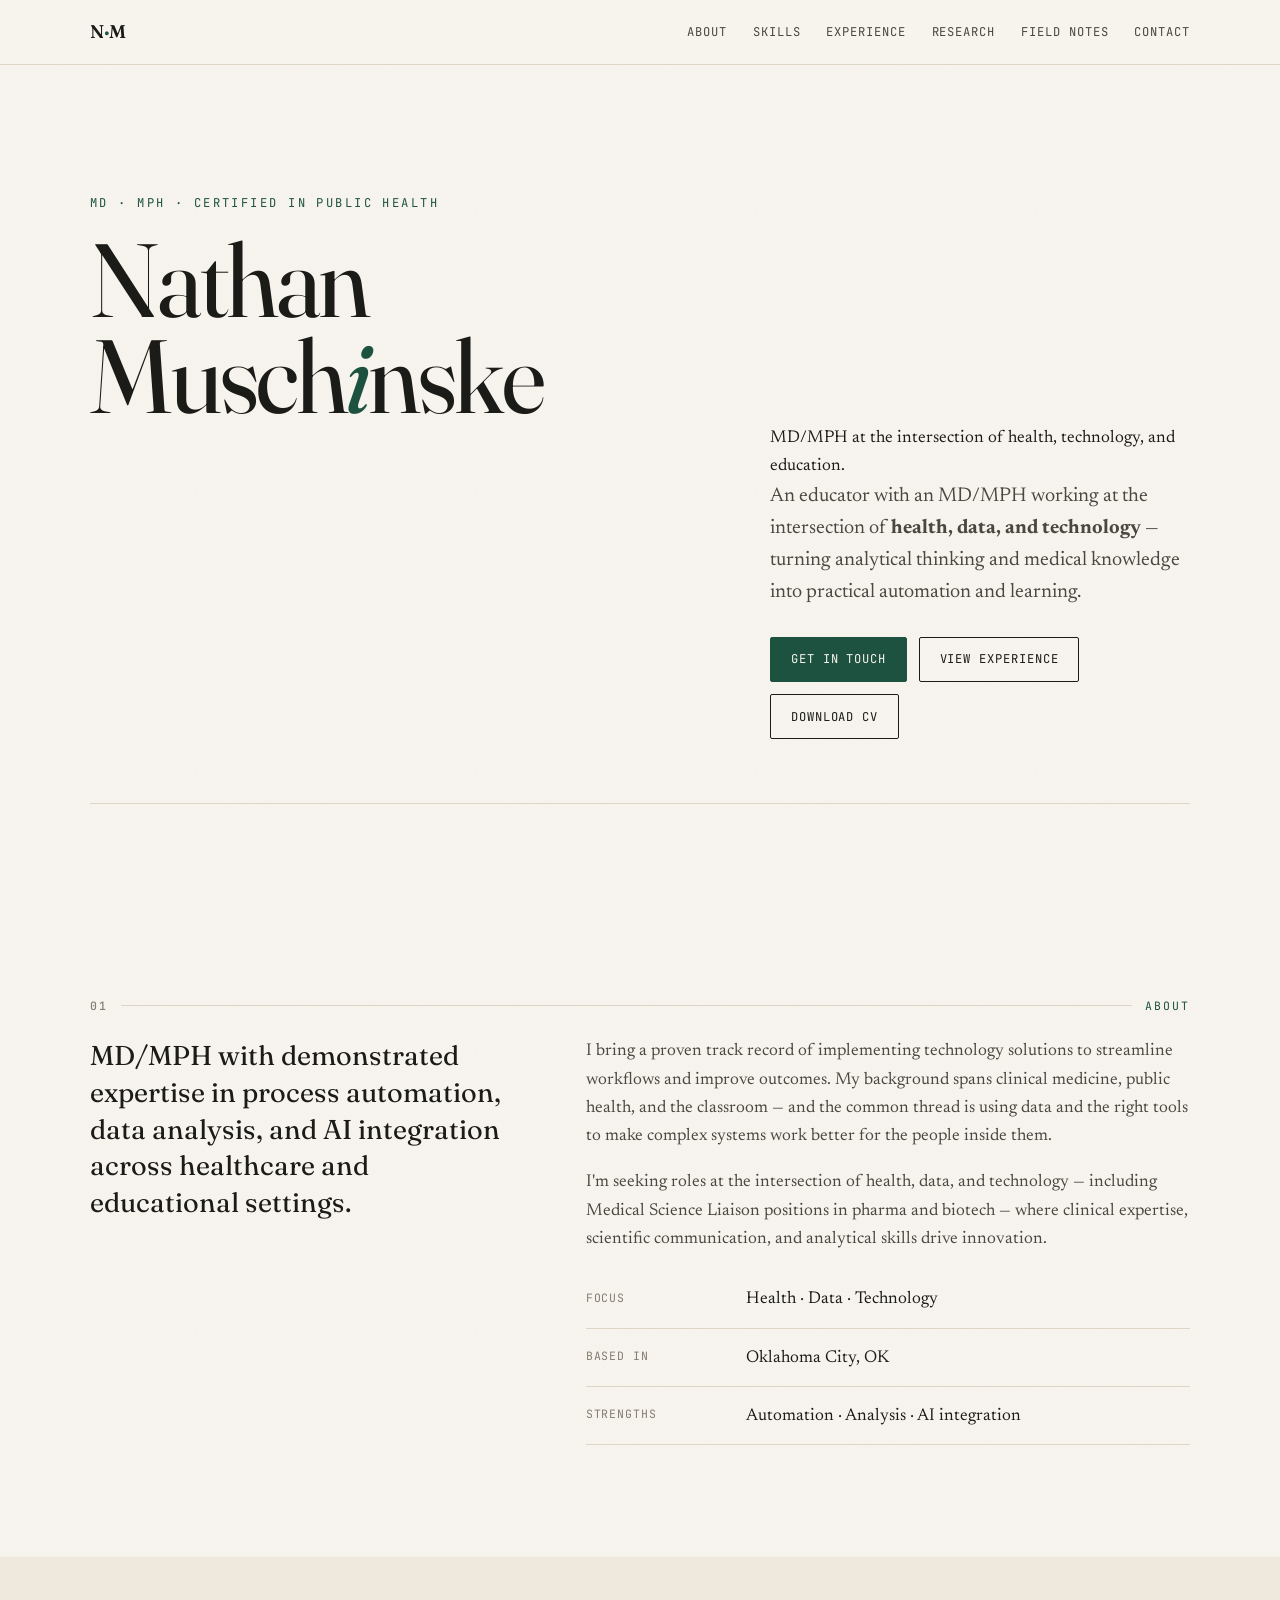
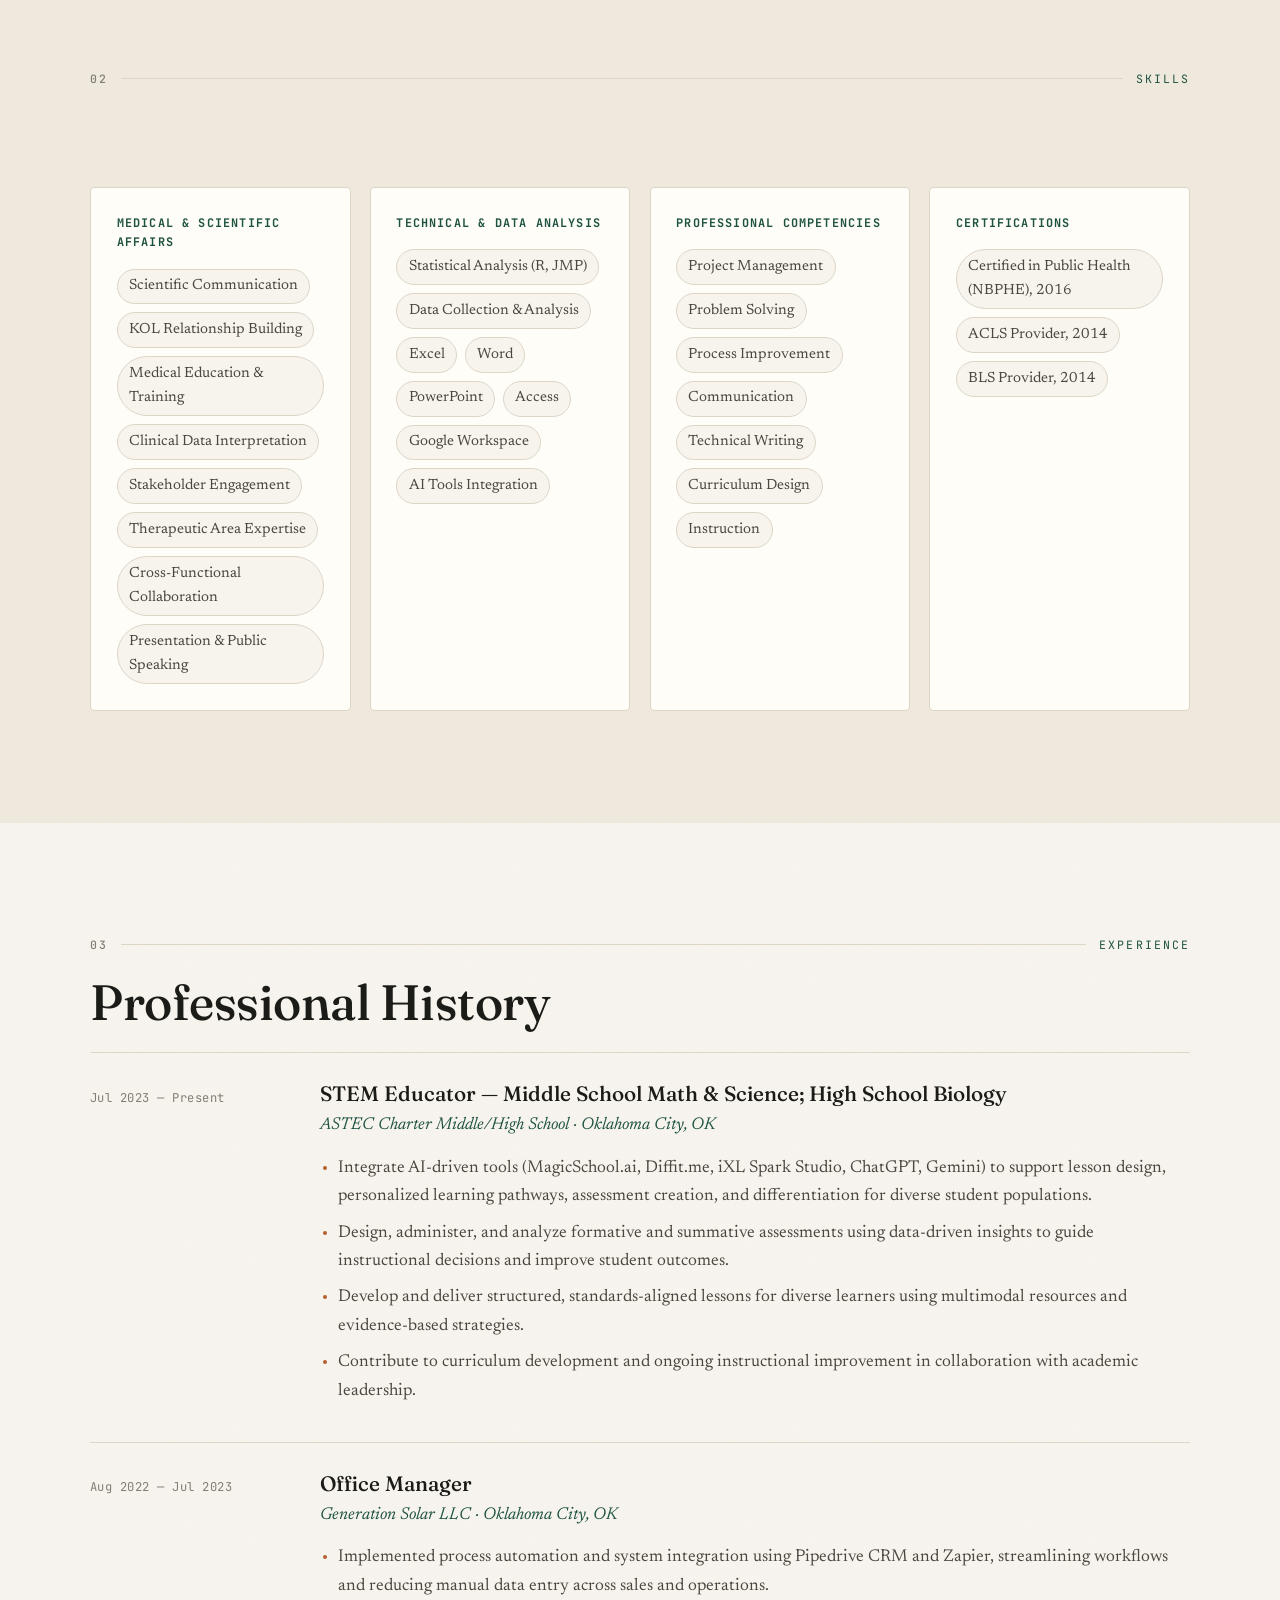
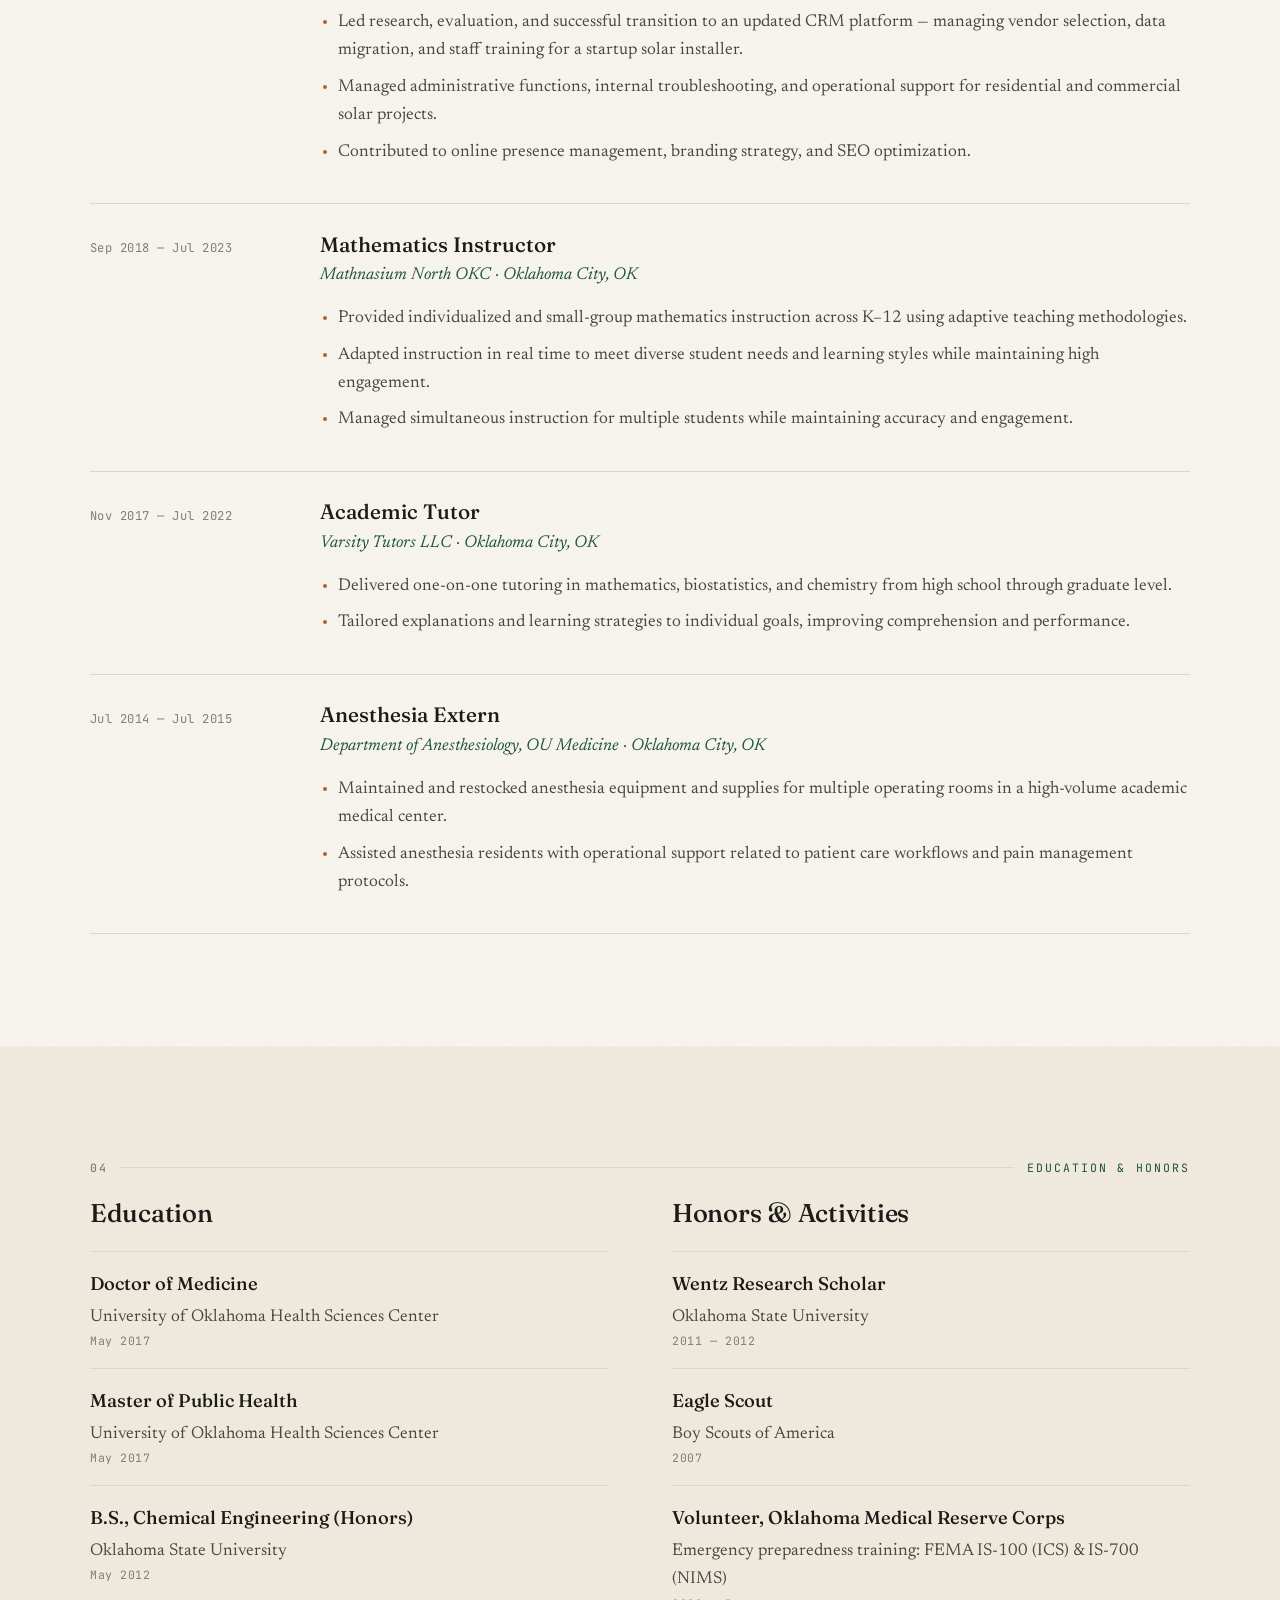
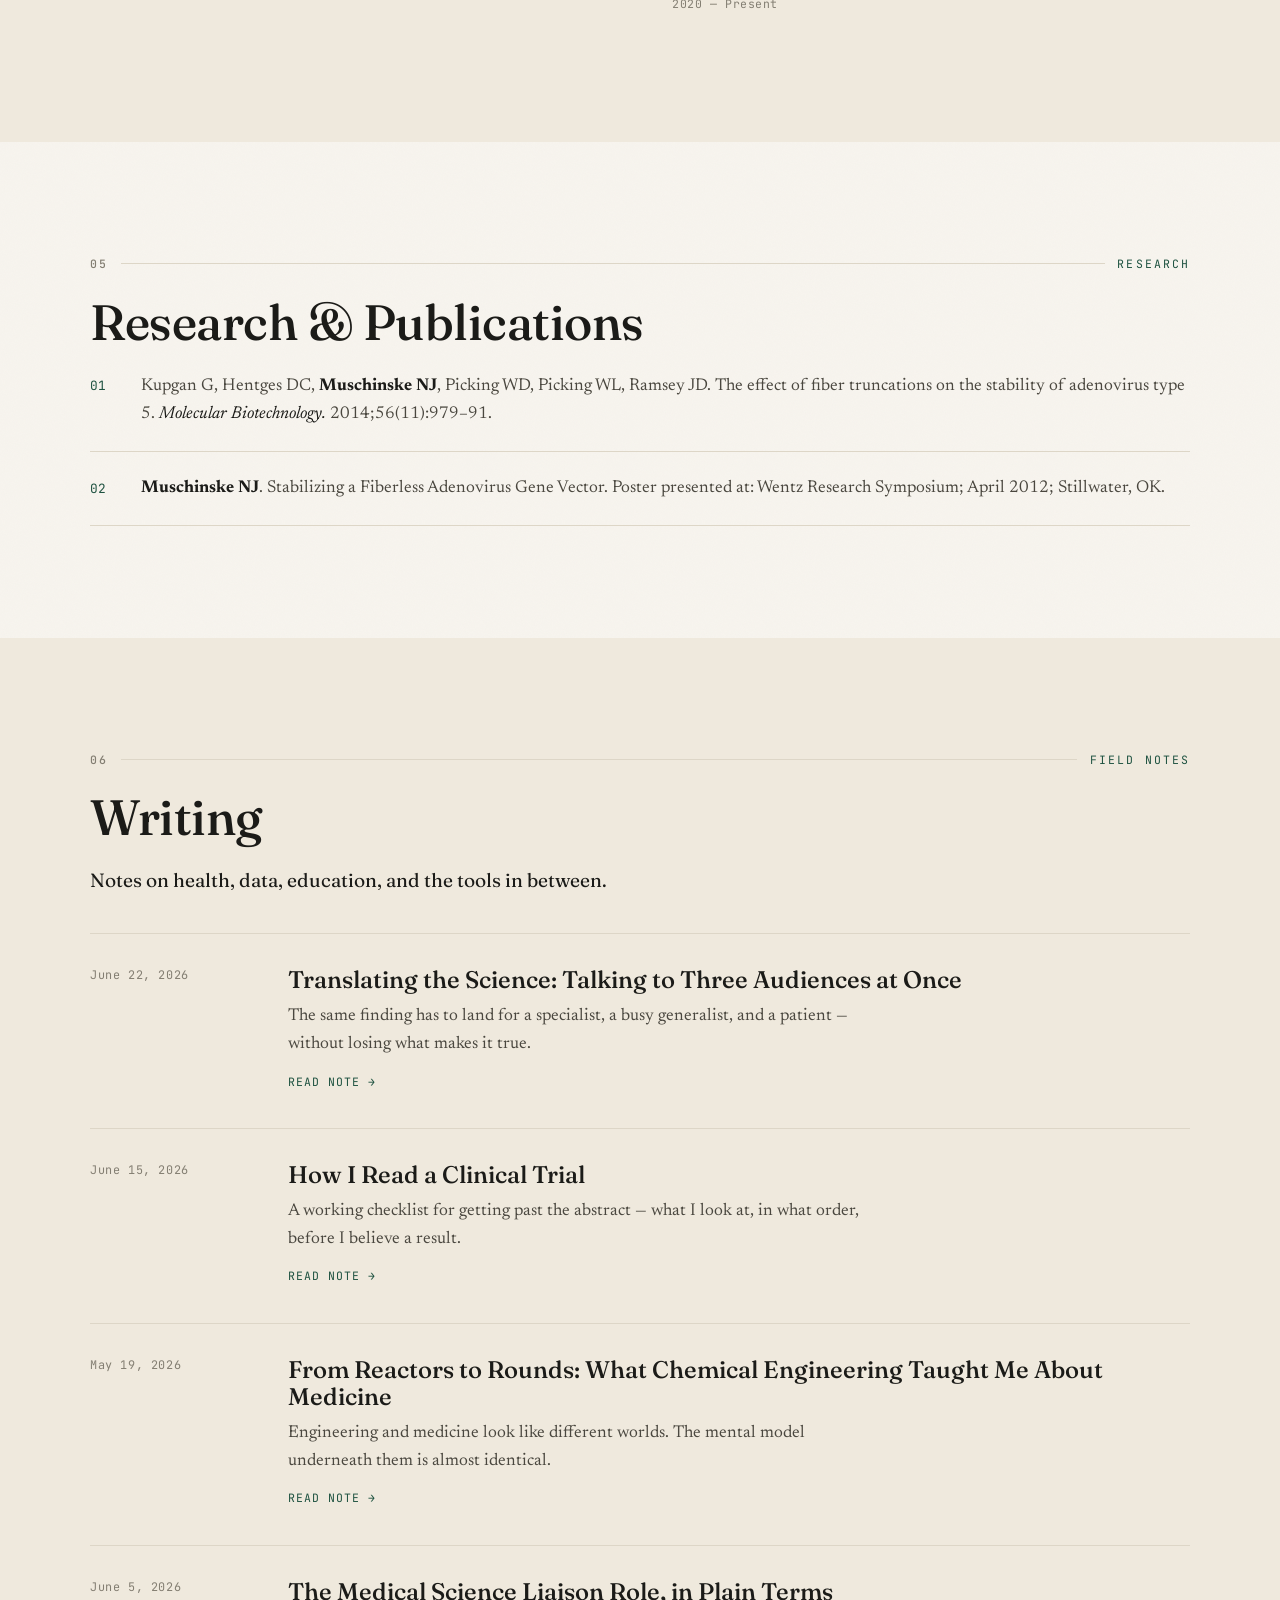
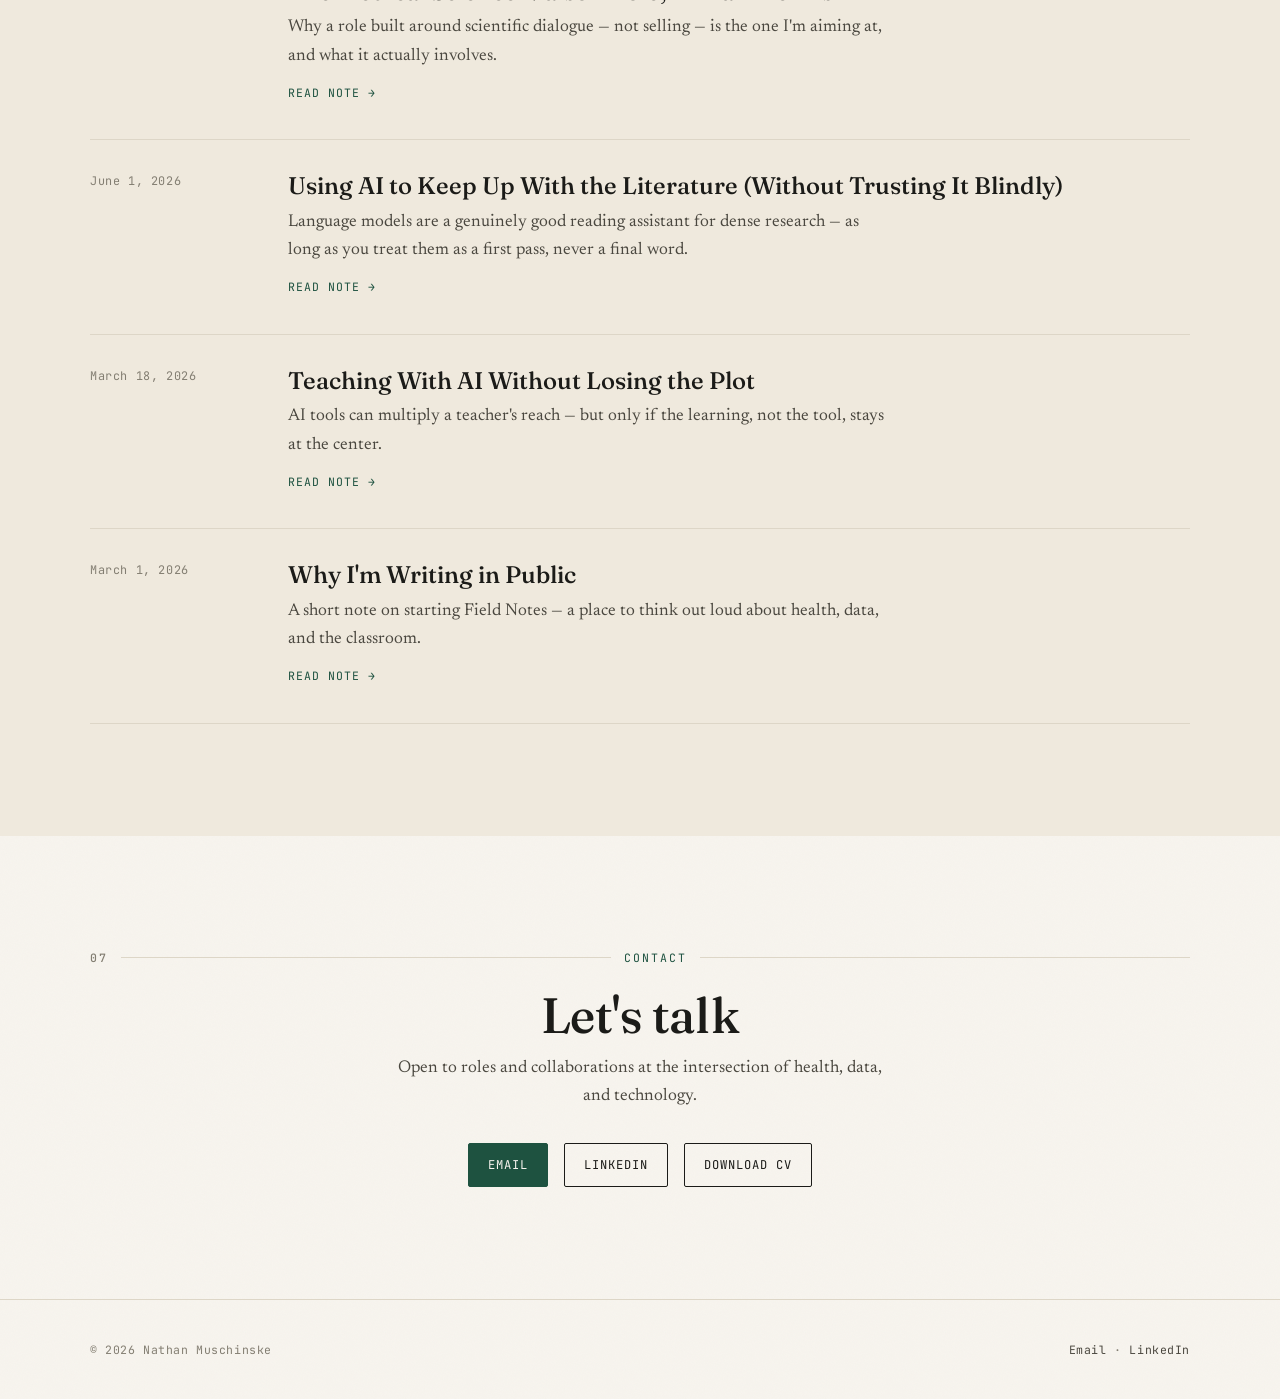
==== commit 97162da4: "Revert hero copy to professional version" ====
--- a/index.html
+++ b/index.html
@@ -44,12 +44,12 @@
     <!-- HERO -->
     <section class="hero" id="top">
       <div class="wrap">
-        <p class="hero__credential" data-load="1">Educator · STEM · Health &amp; Technology</p>
+        <p class="hero__credential" data-load="1">MD · MPH · Certified in Public Health</p>
         <h1 class="hero__name" data-load="2">Nathan<br>Musch<em>i</em>nske</h1>
         <div class="hero__grid">
           <div></div>
-          <div>Educator working at the intersection of health, technology, and science.
-            <p class="hero__lede" data-load="3">A STEM educator with a background in health and technology — bringing analytical thinking and real-world medical knowledge into the classroom.</p>
+          <div>MD/MPH at the intersection of health, technology, and education.
+            <p class="hero__lede" data-load="3">An educator with an MD/MPH working at the intersection of <strong>health, data, and technology</strong> — turning analytical thinking and medical knowledge into practical automation and learning.</p>
             <div class="hero__cta" data-load="4">
               <a class="btn btn--solid" href="#contact">Get in touch</a>
               <a class="btn btn--ghost" href="#experience">View experience</a>
